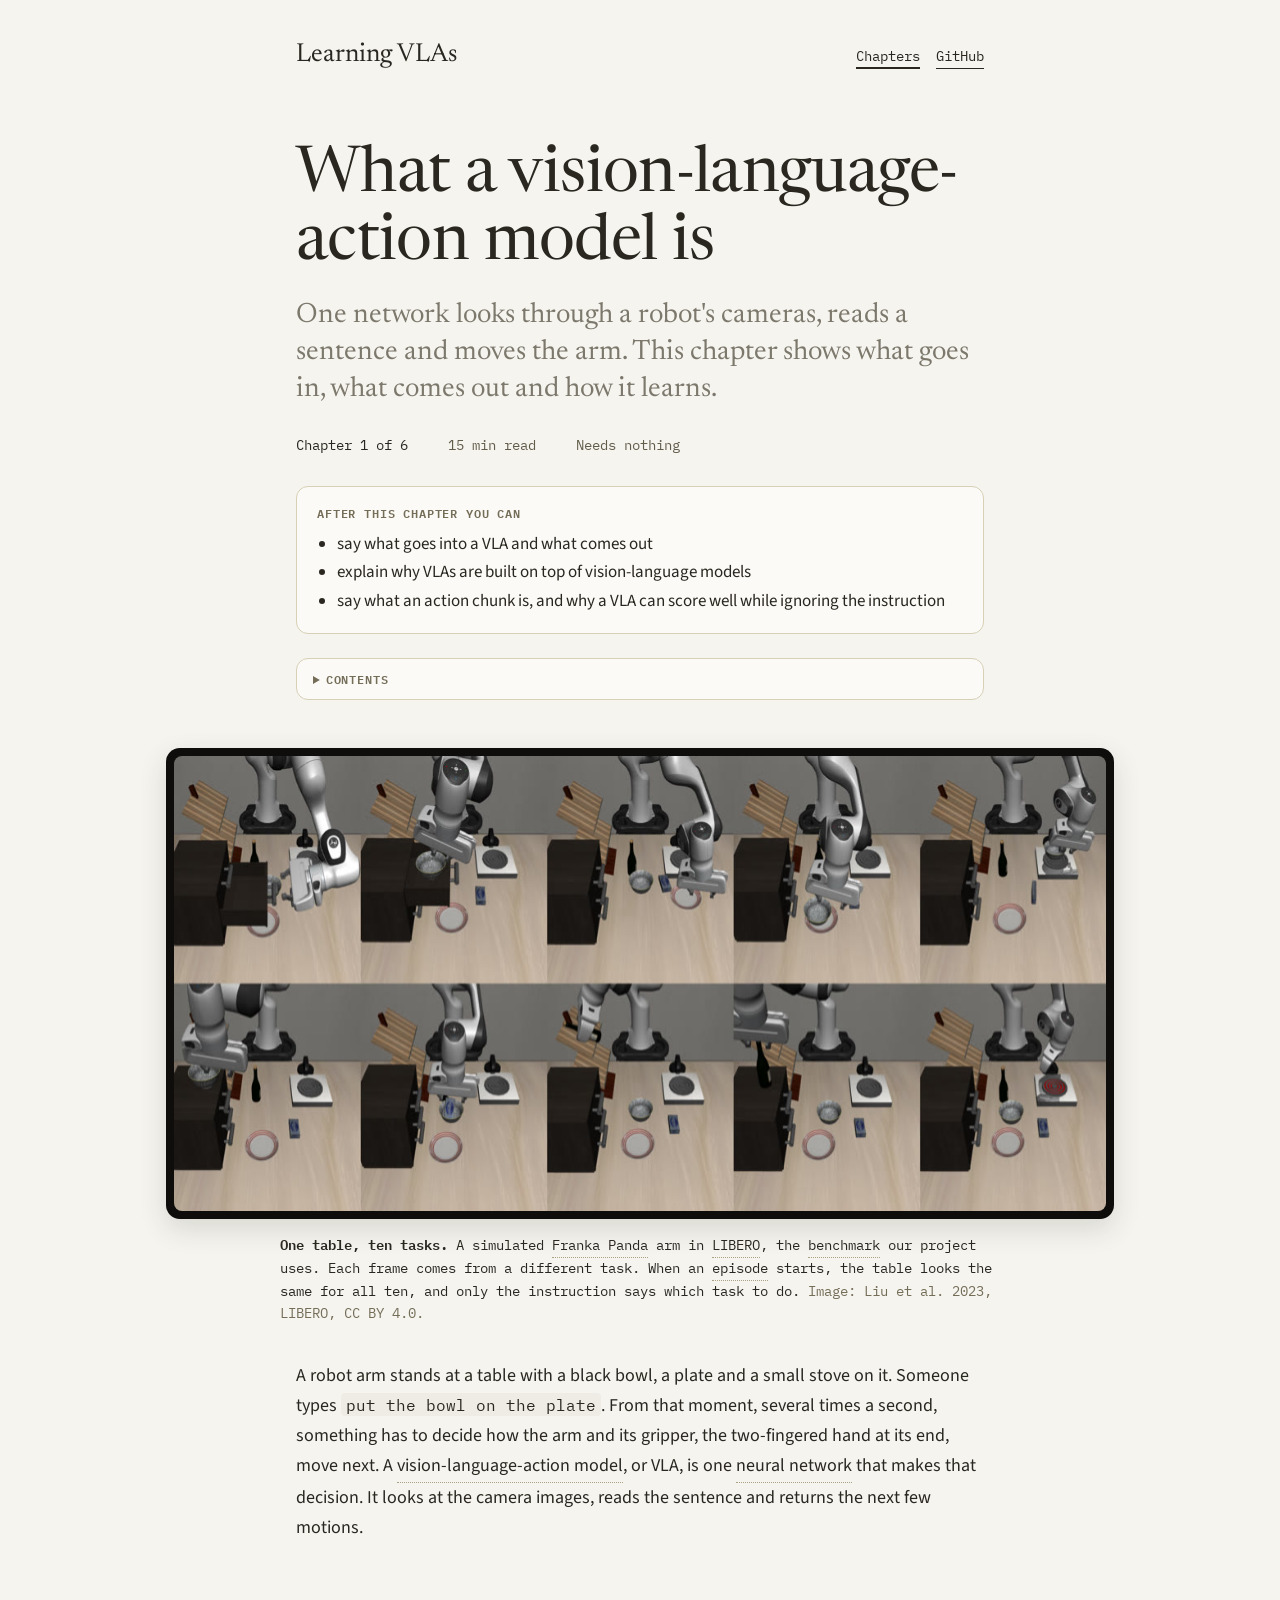
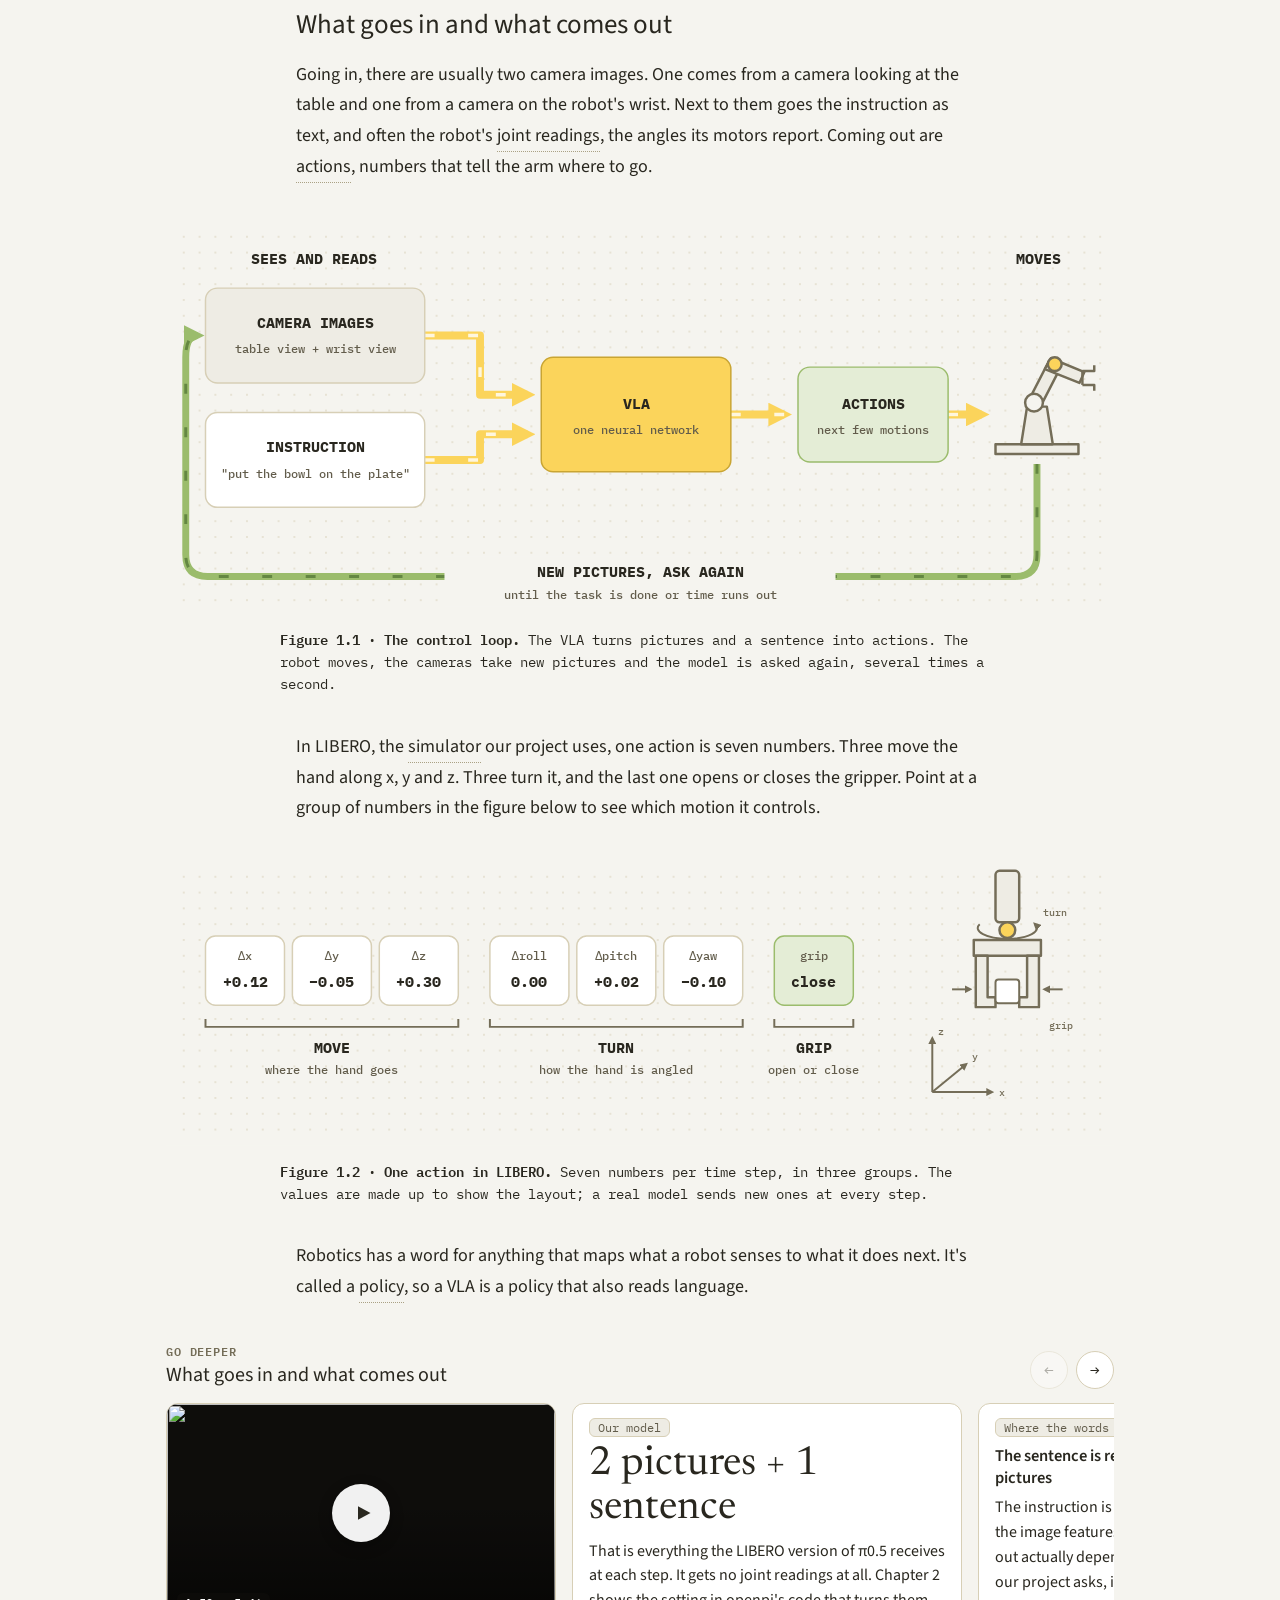
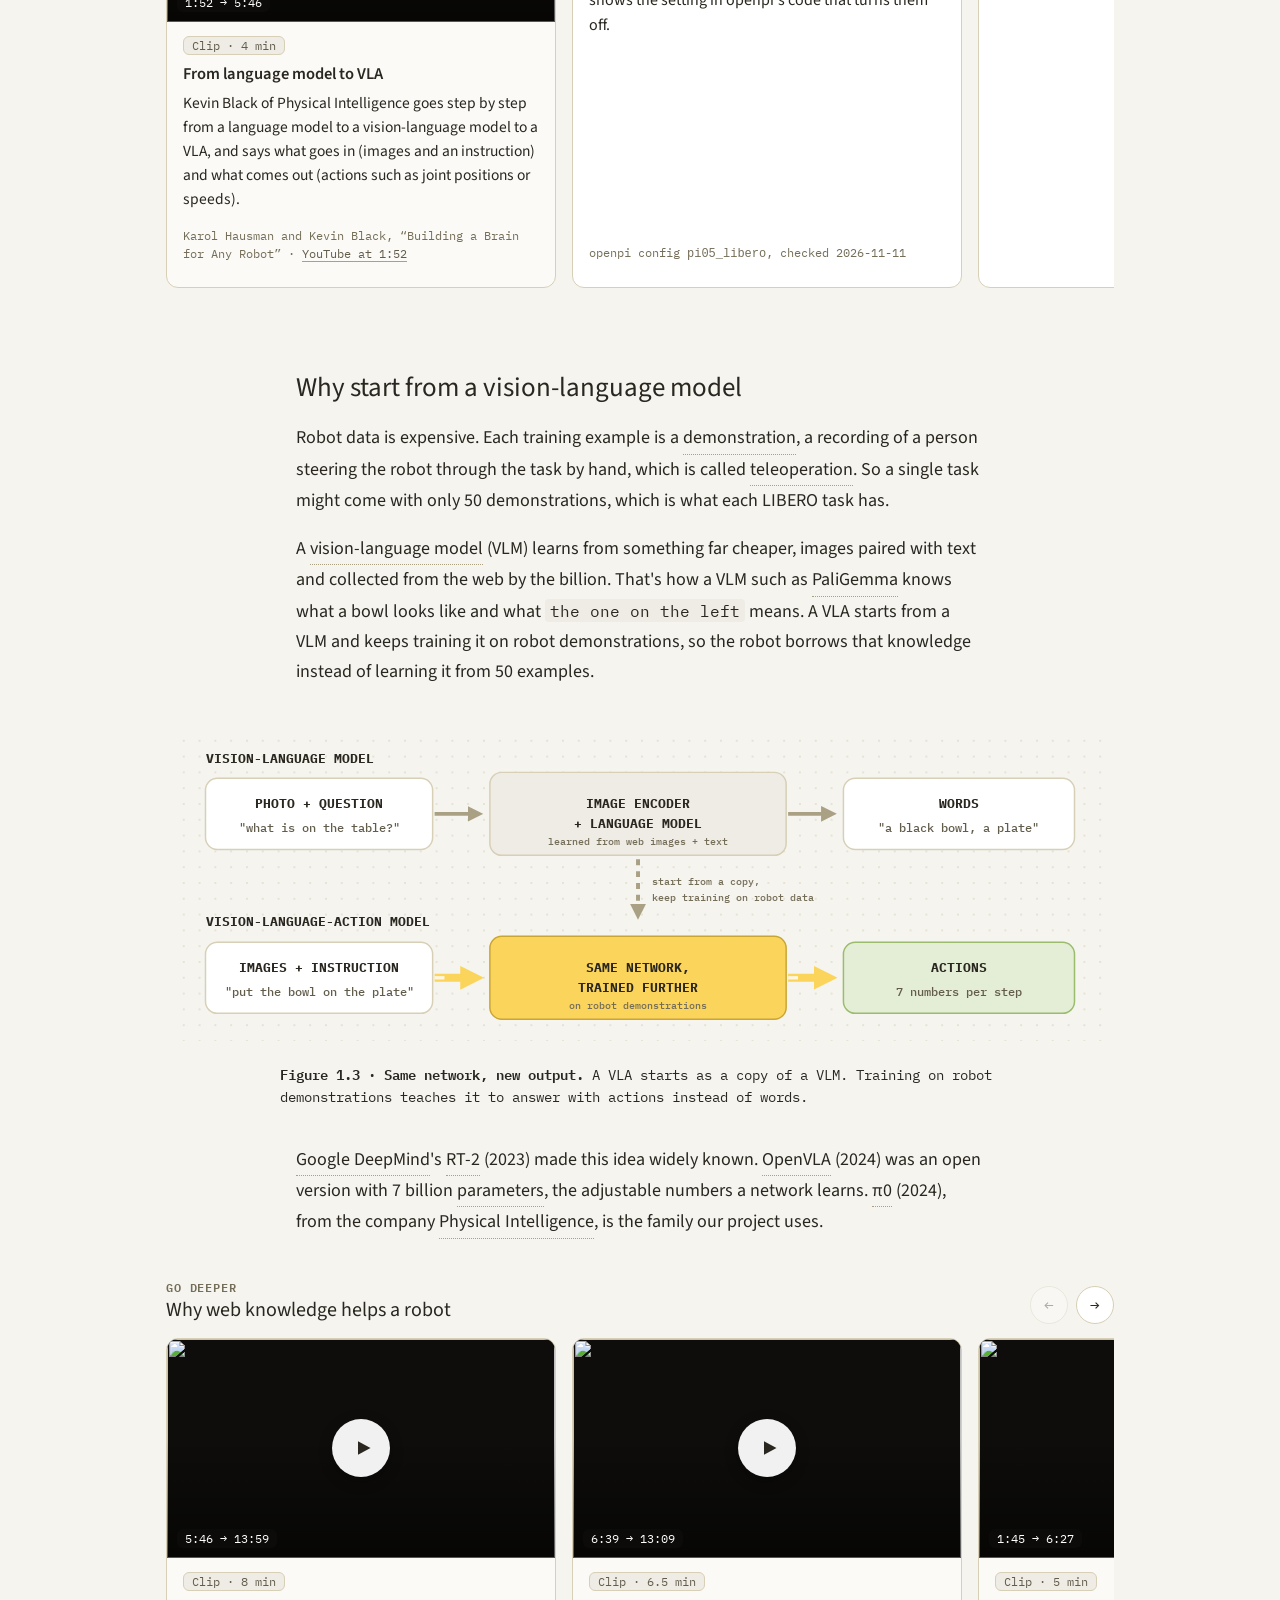
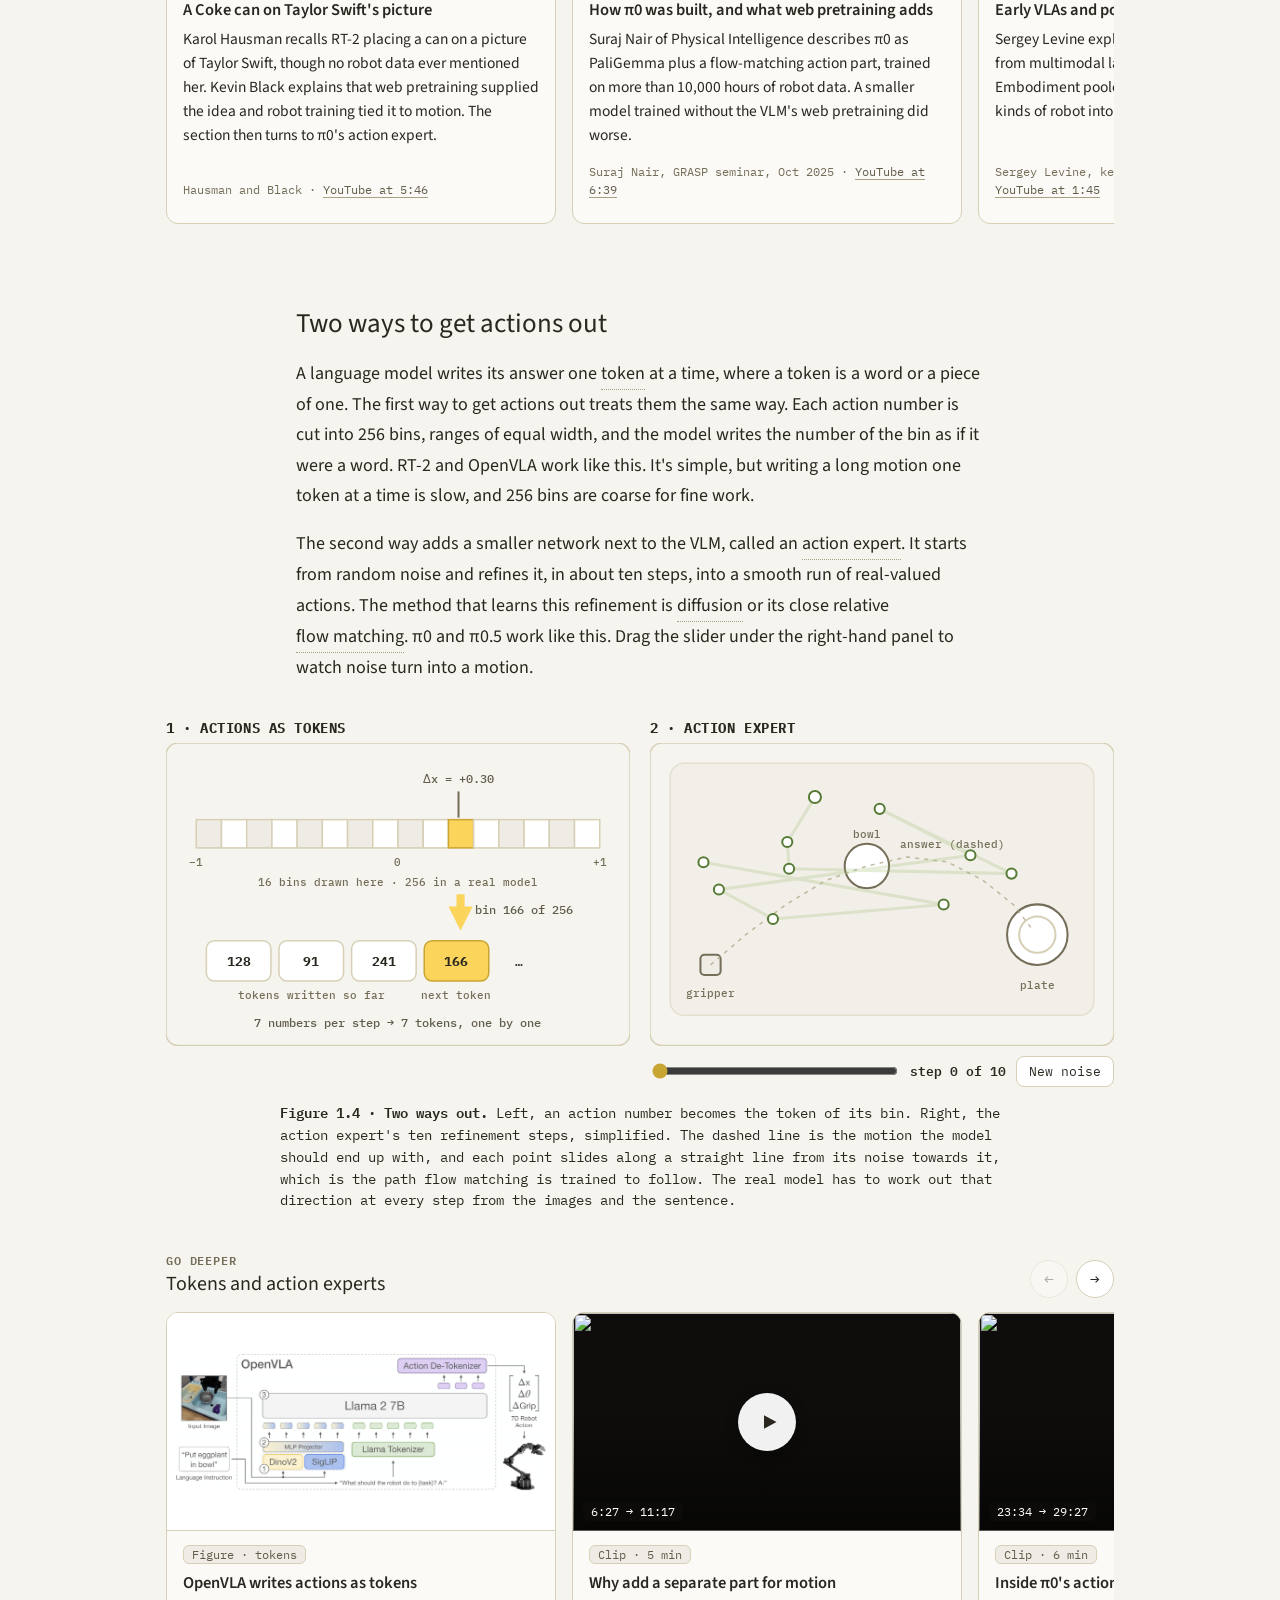
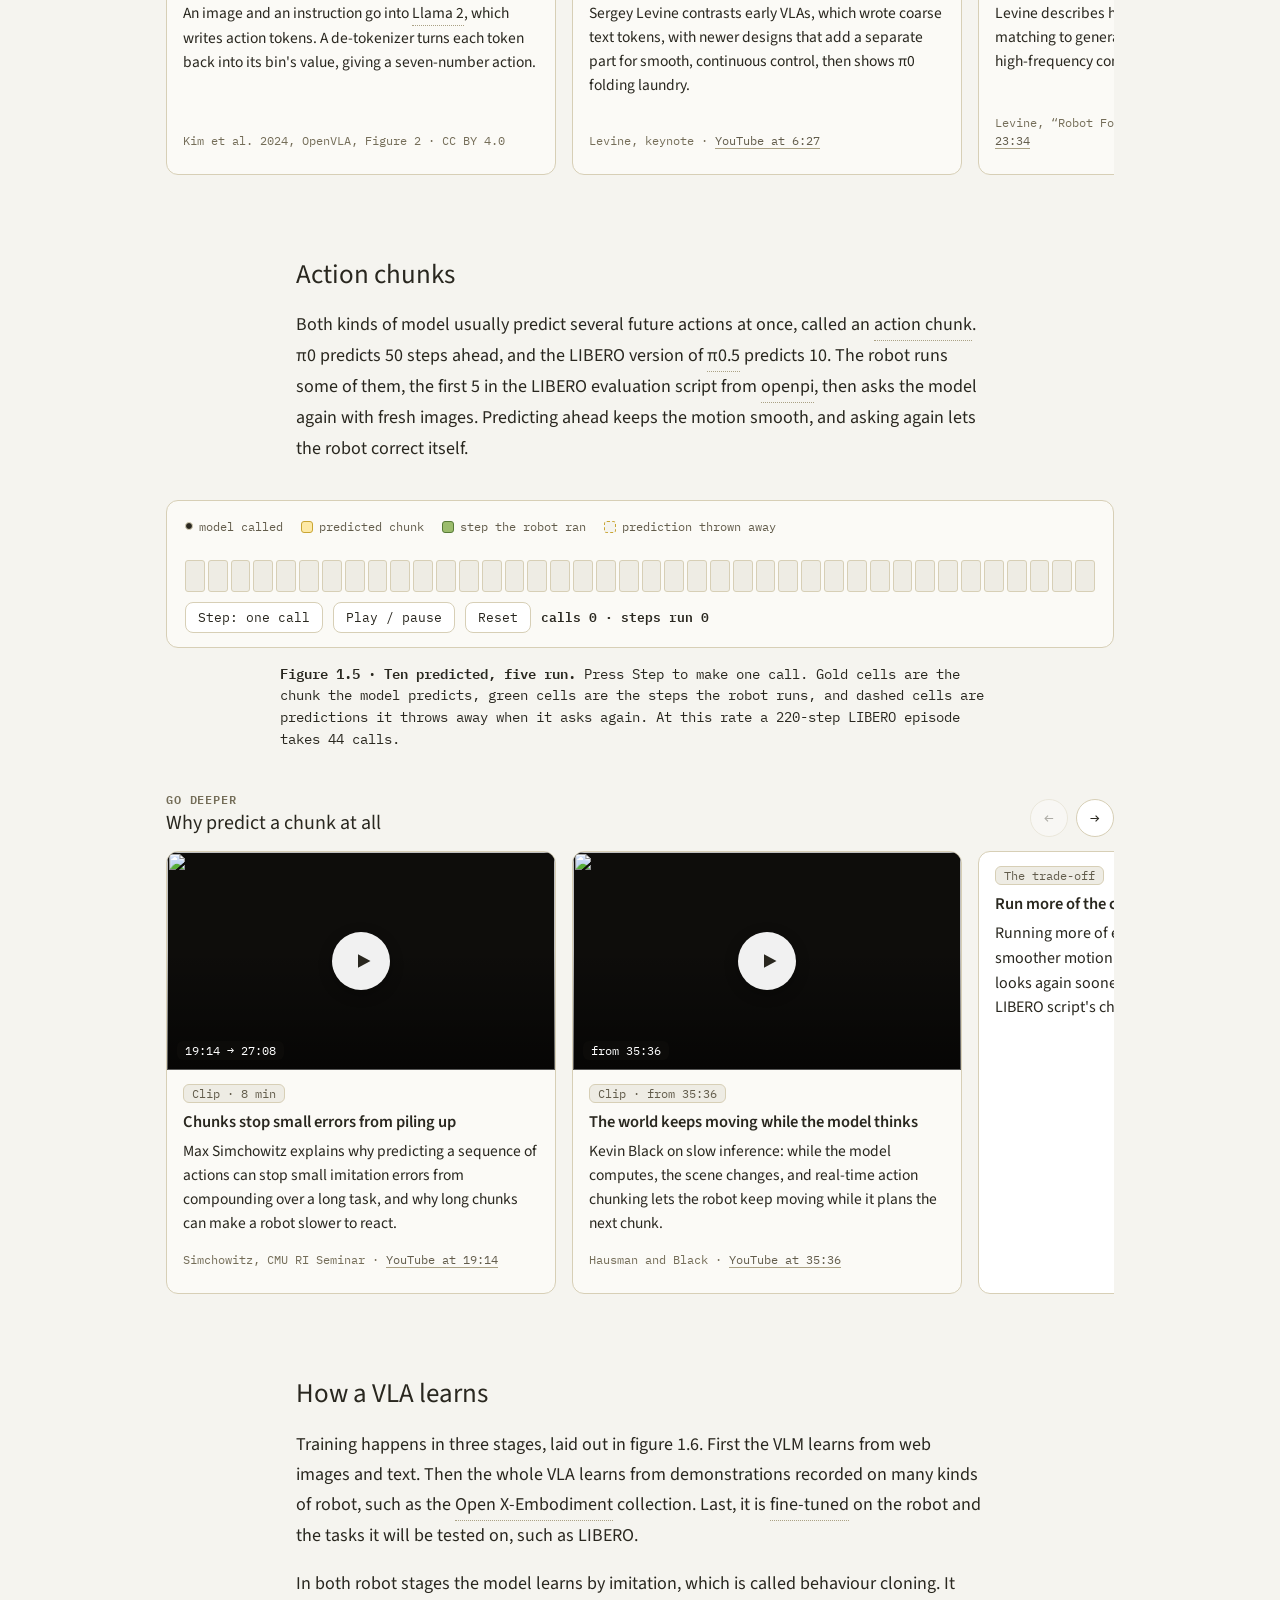
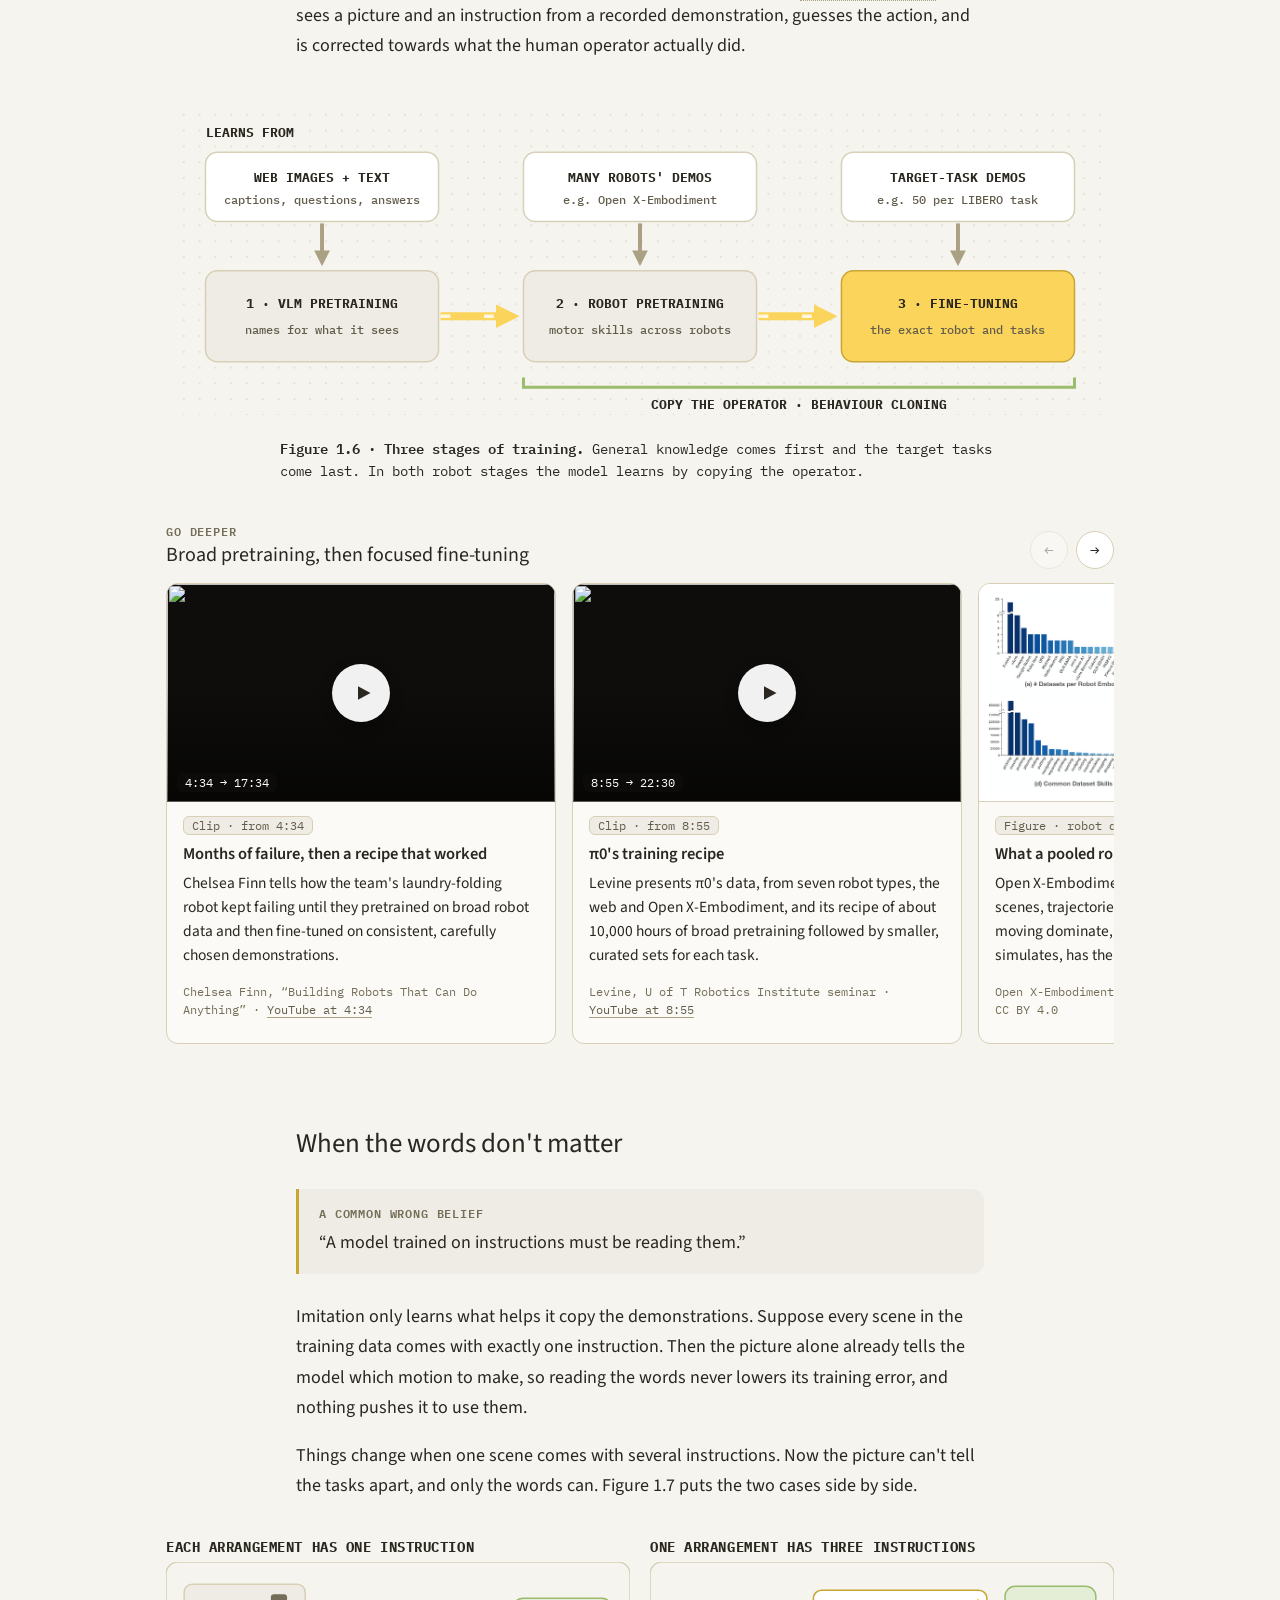
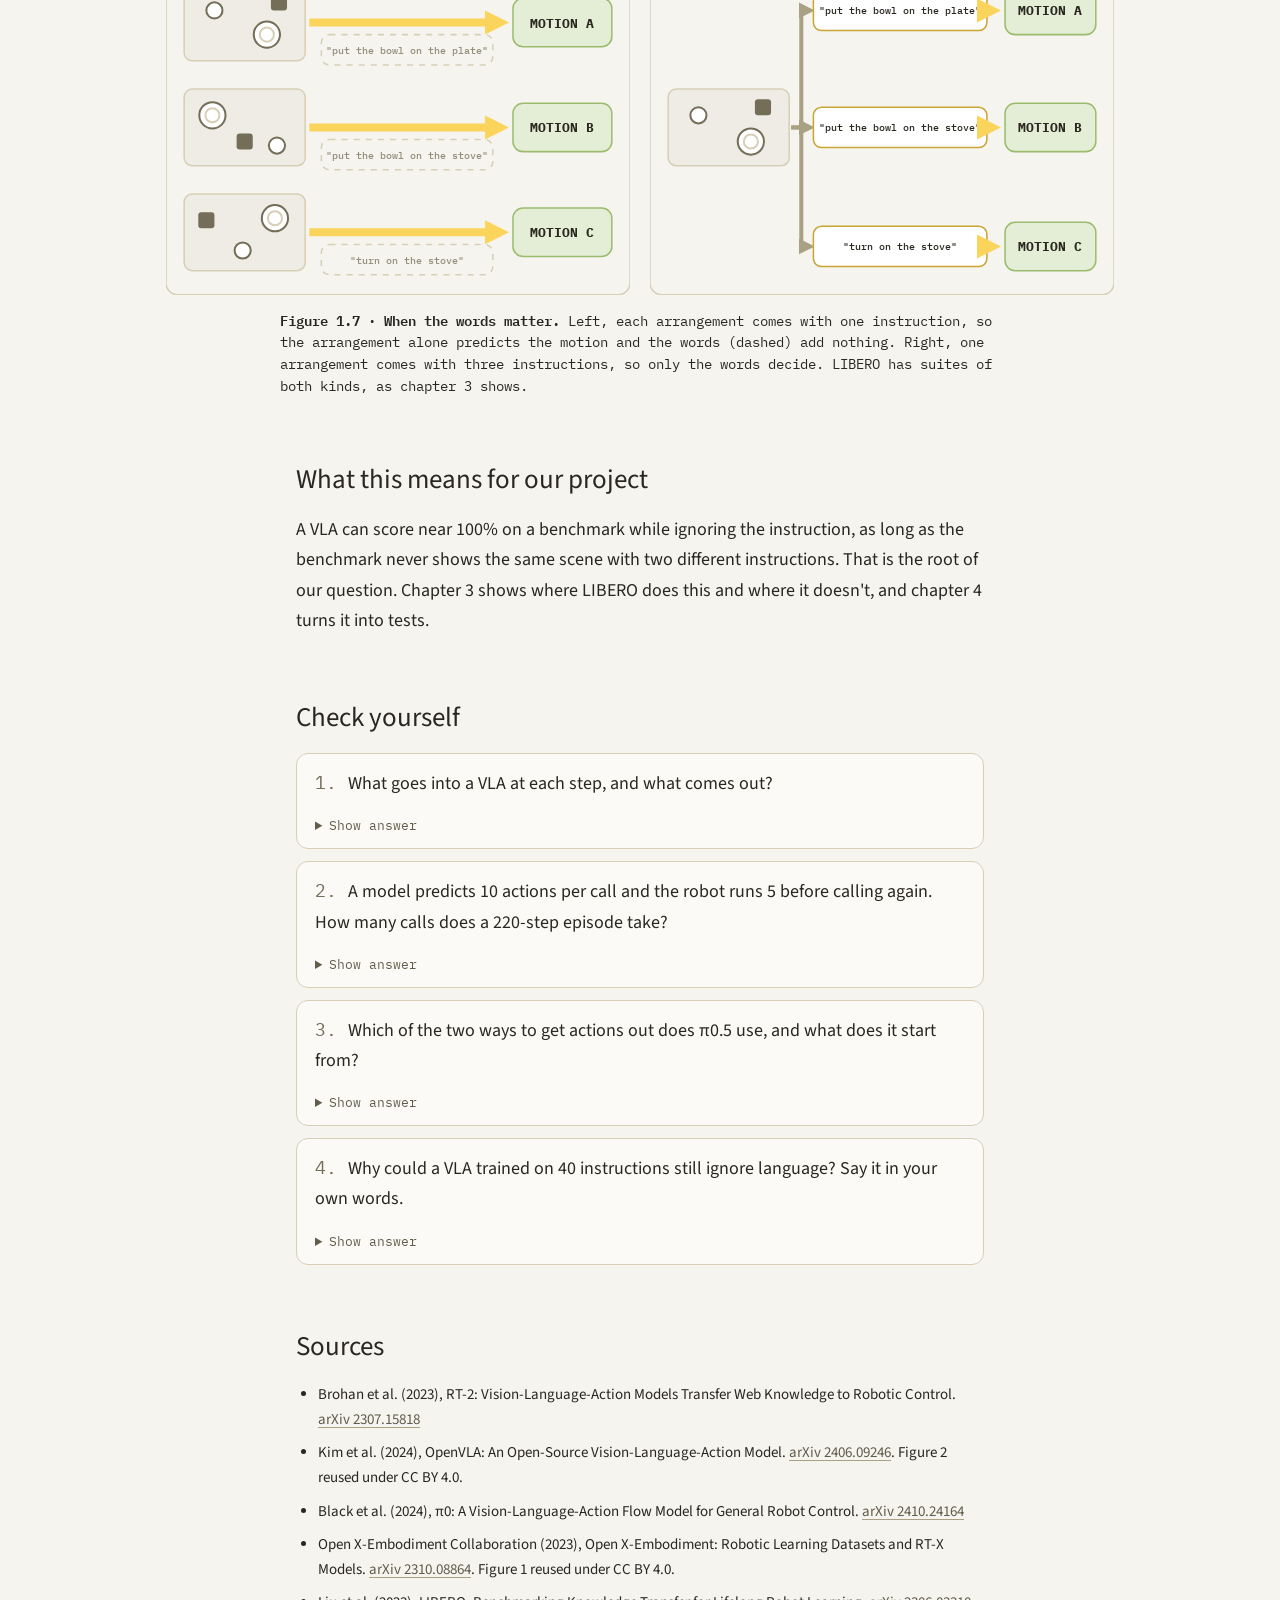
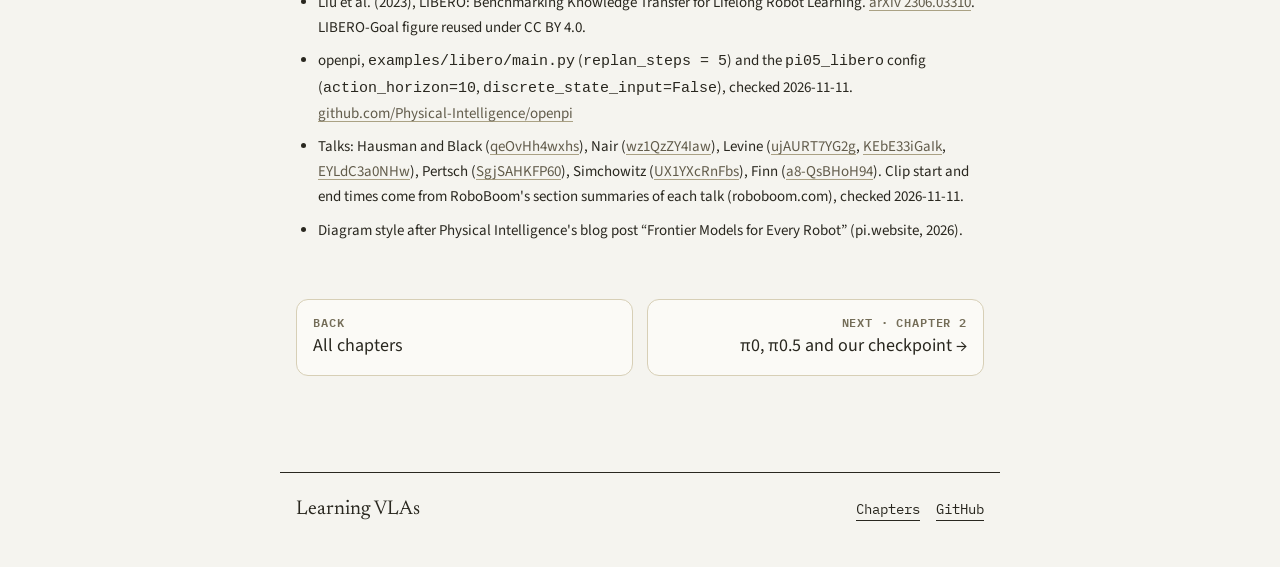
==== docs/learn/01-what-a-vla-is.html @ f16467ee "Chapter 1 as a web page, reference library and teaching-web skill - docs/: GitHub Pages site in Phys" ====
<!doctype html>
<html lang="en">
<head>
<meta charset="utf-8">
<meta name="viewport" content="width=device-width, initial-scale=1">
<title>What a VLA Is · Chapter 1</title>
<meta name="description" content="Chapter 1 of our learning path on vision-language-action models: what goes in, what comes out, and how a VLA learns.">
<link rel="preconnect" href="https://fonts.googleapis.com">
<link rel="preconnect" href="https://fonts.gstatic.com" crossorigin>
<link href="https://fonts.googleapis.com/css2?family=IBM+Plex+Mono:wght@400;500;600;700&family=Newsreader:opsz,wght@6..72,400&family=Source+Sans+3:wght@400;600&display=swap" rel="stylesheet">
<link rel="stylesheet" href="../assets/css/site.css">
</head>
<body>
<div class="progress" aria-hidden="true"></div>

<header class="site-head">
  <a class="brand" href="../index.html">Learning VLAs</a>
  <nav class="nav" aria-label="Site">
    <a href="../index.html" aria-current="page">Chapters</a>
    <a href="https://github.com/blueif16/vla_final">GitHub</a>
  </nav>
</header>

<nav class="toc" aria-label="On this page">
  <div class="label">Chapter 1</div>
  <a href="#in-out">What goes in and out</a>
  <a href="#why-vlm">Why start from a VLM</a>
  <a href="#two-ways">Two ways to get actions out</a>
  <a href="#chunks">Action chunks</a>
  <a href="#learning">How a VLA learns</a>
  <a href="#shortcut">When the words don't matter</a>
  <a href="#for-us">What this means for us</a>
  <a href="#check">Check yourself</a>
  <a href="#sources">Sources</a>
</nav>

<header class="doc-head">
  <h1>What a vision-language-action model is</h1>
  <p class="subtitle">One network looks through a robot's cameras, reads a sentence and moves the arm. This chapter shows what goes in, what comes out and how it learns.</p>
  <div class="meta"><span>Chapter 1 of 6</span><span>15 min read</span><span>Needs nothing</span></div>
  <div class="outcomes">
    <div class="label">After this chapter you can</div>
    <ul>
      <li>say what goes into a VLA and what comes out</li>
      <li>explain why VLAs are built on top of vision-language models</li>
      <li>say what an action chunk is, and why a VLA can score well while ignoring the instruction</li>
    </ul>
  </div>
  <details class="contents">
    <summary>Contents</summary>
    <ol>
      <li><a href="#in-out">What goes in and out</a></li>
      <li><a href="#why-vlm">Why start from a VLM</a></li>
      <li><a href="#two-ways">Two ways to get actions out</a></li>
      <li><a href="#chunks">Action chunks</a></li>
      <li><a href="#learning">How a VLA learns</a></li>
      <li><a href="#shortcut">When the words don't matter</a></li>
      <li><a href="#for-us">What this means for us</a></li>
      <li><a href="#check">Check yourself</a></li>
    </ol>
  </details>
</header>

<figure class="fig" style="margin-top:48px">
  <div class="frame"><img src="../assets/img/libero-goal.jpg" alt="Ten frames of a simulated robot arm working at the same table, which holds a cabinet, a bowl, a plate, a stove, a wine bottle and a small box." width="1137" height="455"></div>
  <figcaption><b>One table, ten tasks.</b> A simulated <button class="term" data-term="franka">Franka Panda</button> arm in <button class="term" data-term="libero">LIBERO</button>, the <button class="term" data-term="benchmark">benchmark</button> our project uses. Each frame comes from a different task. When an <button class="term" data-term="episode">episode</button> starts, the table looks the same for all ten, and only the instruction says which task to do. <span class="credit">Image: Liu et al. 2023, LIBERO, CC BY 4.0.</span></figcaption>
</figure>

<main>
<div class="prose">
  <p>A robot arm stands at a table with a black bowl, a plate and a small stove on it. Someone types <span class="q">put the bowl on the plate</span>. From that moment, several times a second, something has to decide how the arm and its gripper, the two-fingered hand at its end, move next. A <button class="term" data-term="vla">vision-language-action model</button>, or VLA, is one <button class="term" data-term="neural-network">neural network</button> that makes that decision. It looks at the camera images, reads the sentence and returns the next few motions.</p>

  <h2 id="in-out">What goes in and what comes out</h2>
  <p>Going in, there are usually two camera images. One comes from a camera looking at the table and one from a camera on the robot's wrist. Next to them goes the instruction as text, and often the robot's <button class="term" data-term="joint-readings">joint readings</button>, the angles its motors report. Coming out are <button class="term" data-term="action">actions</button>, numbers that tell the arm where to go.</p>
</div>

<figure class="fig">
  <div class="pan"><svg class="dg wide" viewBox="0 0 960 400" role="img" aria-labelledby="f11t f11d">
    <title id="f11t">The control loop of a VLA</title>
    <desc id="f11d">Camera images and the instruction flow into the VLA, which sends actions to the robot. The robot moves, the cameras take new pictures, and the model is asked again.</desc>
    <defs>
      <pattern id="f11-dots" width="16" height="16" patternUnits="userSpaceOnUse"><circle cx="2" cy="2" r="1" fill="#D7CFB6" opacity=".65"/></pattern>
      <marker id="f11-gold" viewBox="0 0 12 12" refX="8" refY="6" markerWidth="3" markerHeight="3" orient="auto"><path d="M0 0L12 6 0 12z" fill="#FBD45B"/></marker>
      <marker id="f11-green" viewBox="0 0 12 12" refX="8" refY="6" markerWidth="3" markerHeight="3" orient="auto"><path d="M0 0L12 6 0 12z" fill="#9BBC6C"/></marker>
    </defs>
    <rect class="bg" width="960" height="400"/>
    <rect x="8" y="8" width="944" height="384" fill="url(#f11-dots)"/>
    <text class="lbl" x="150" y="46" text-anchor="middle">SEES AND READS</text>
    <text class="lbl" x="884" y="46" text-anchor="middle">MOVES</text>

    <path class="flow" d="M262 118H318V178H366" marker-end="url(#f11-gold)"/>
    <path class="dash-w" d="M262 118H318V178H366"/>
    <path class="flow" d="M262 244H318V218H366" marker-end="url(#f11-gold)"/>
    <path class="dash-w" d="M262 244H318V218H366"/>
    <path class="flow" d="M572 198H626" marker-end="url(#f11-gold)"/>
    <path class="dash-w" d="M572 198H626"/>
    <path class="flow" d="M792 198H826" marker-end="url(#f11-gold)"/>
    <path class="dash-w" d="M792 198H826"/>

    <rect class="box" x="40" y="70" width="222" height="96" rx="12"/>
    <text class="lbl" x="151" y="110" text-anchor="middle">CAMERA IMAGES</text>
    <text class="sub" x="151" y="136" text-anchor="middle">table view + wrist view</text>
    <rect class="wcard" x="40" y="196" width="222" height="96" rx="12"/>
    <text class="lbl" x="151" y="236" text-anchor="middle">INSTRUCTION</text>
    <text class="sub" x="151" y="262" text-anchor="middle">"put the bowl on the plate"</text>

    <rect class="hot" x="380" y="140" width="192" height="116" rx="12"/>
    <text class="lbl" x="476" y="192" text-anchor="middle">VLA</text>
    <text class="sub" x="476" y="218" text-anchor="middle">one neural network</text>

    <rect class="act" x="640" y="150" width="152" height="96" rx="12"/>
    <text class="lbl" x="716" y="192" text-anchor="middle">ACTIONS</text>
    <text class="sub" x="716" y="218" text-anchor="middle">next few motions</text>

    <g transform="translate(834 128)" class="icon">
      <path d="M6 100h84v10H6z"/>
      <path d="M32 100l6-38h20l6 38z"/>
      <g class="arm-upper">
        <path d="M39 57L60 16l12 6-21 41z"/>
        <path d="M62 13l34 14-5 11-35-14z"/>
        <circle cx="66" cy="19" r="7" fill="#FBD45B"/>
        <path d="M94 26v14" fill="none"/>
        <path d="M94 26h12v-6" fill="none"/>
        <path d="M94 40h12v6" fill="none"/>
      </g>
      <circle cx="45" cy="58" r="9" fill="#F5F4EF"/>
    </g>

    <path class="loop" d="M882 248V340Q882 362 860 362H42Q20 362 20 340V140Q20 118 32 118" marker-end="url(#f11-green)"/>
    <path class="dash-g" d="M882 248V340Q882 362 860 362H42Q20 362 20 340V140Q20 118 32 118"/>
    <rect class="bg" x="282" y="342" width="396" height="50"/>
    <text class="lbl" x="480" y="363" text-anchor="middle">NEW PICTURES, ASK AGAIN</text>
    <text class="sub" x="480" y="385" text-anchor="middle">until the task is done or time runs out</text>
  </svg></div>
  <figcaption><b>Figure 1.1 · The control loop.</b> The VLA turns pictures and a sentence into actions. The robot moves, the cameras take new pictures and the model is asked again, several times a second.</figcaption>
</figure>

<div class="prose">
  <p>In LIBERO, the <button class="term" data-term="simulator">simulator</button> our project uses, one action is seven numbers. Three move the hand along x, y and z. Three turn it, and the last one opens or closes the gripper. Point at a group of numbers in the figure below to see which motion it controls.</p>
</div>

<figure class="fig">
  <div class="pan"><svg class="dg wide" data-hover viewBox="0 0 960 290" role="img" aria-labelledby="f12t f12d">
    <title id="f12t">One action in LIBERO</title>
    <desc id="f12d">Seven numbers in three groups: three move the hand along x, y and z, three turn it, and one opens or closes the gripper.</desc>
    <defs>
      <pattern id="f12-dots" width="16" height="16" patternUnits="userSpaceOnUse"><circle cx="2" cy="2" r="1" fill="#D7CFB6" opacity=".65"/></pattern>
      <marker id="f12-ink" viewBox="0 0 12 12" refX="8" refY="6" markerWidth="4" markerHeight="4" orient="auto"><path d="M0 0L12 6 0 12z" fill="#746D58"/></marker>
    </defs>
    <rect class="bg" width="960" height="290"/>
    <rect x="8" y="8" width="944" height="274" fill="url(#f12-dots)"/>

    <g class="grp" data-g="move" style="cursor:pointer">
      <rect x="28" y="60" width="276" height="170" rx="14" fill="transparent"/>
      <rect class="wcard" x="40" y="78" width="80" height="70" rx="10"/><text class="sub" x="80" y="102" text-anchor="middle">Δx</text><text class="lbl" x="80" y="130" text-anchor="middle">+0.12</text>
      <rect class="wcard" x="128" y="78" width="80" height="70" rx="10"/><text class="sub" x="168" y="102" text-anchor="middle">Δy</text><text class="lbl" x="168" y="130" text-anchor="middle">−0.05</text>
      <rect class="wcard" x="216" y="78" width="80" height="70" rx="10"/><text class="sub" x="256" y="102" text-anchor="middle">Δz</text><text class="lbl" x="256" y="130" text-anchor="middle">+0.30</text>
      <path class="ink-line" d="M40 162v8h256v-8"/>
      <text class="lbl" x="168" y="196" text-anchor="middle">MOVE</text>
      <text class="sub" x="168" y="218" text-anchor="middle">where the hand goes</text>
    </g>
    <g class="grp" data-g="turn" style="cursor:pointer">
      <rect x="316" y="60" width="276" height="170" rx="14" fill="transparent"/>
      <rect class="wcard" x="328" y="78" width="80" height="70" rx="10"/><text class="sub" x="368" y="102" text-anchor="middle">Δroll</text><text class="lbl" x="368" y="130" text-anchor="middle">0.00</text>
      <rect class="wcard" x="416" y="78" width="80" height="70" rx="10"/><text class="sub" x="456" y="102" text-anchor="middle">Δpitch</text><text class="lbl" x="456" y="130" text-anchor="middle">+0.02</text>
      <rect class="wcard" x="504" y="78" width="80" height="70" rx="10"/><text class="sub" x="544" y="102" text-anchor="middle">Δyaw</text><text class="lbl" x="544" y="130" text-anchor="middle">−0.10</text>
      <path class="ink-line" d="M328 162v8h256v-8"/>
      <text class="lbl" x="456" y="196" text-anchor="middle">TURN</text>
      <text class="sub" x="456" y="218" text-anchor="middle">how the hand is angled</text>
    </g>
    <g class="grp" data-g="grip" style="cursor:pointer">
      <rect x="604" y="60" width="104" height="170" rx="14" fill="transparent"/>
      <rect class="act" x="616" y="78" width="80" height="70" rx="10"/><text class="sub" x="656" y="102" text-anchor="middle">grip</text><text class="lbl" x="656" y="130" text-anchor="middle">close</text>
      <path class="ink-line" d="M616 162v8h80v-8"/>
      <text class="lbl" x="656" y="196" text-anchor="middle">GRIP</text>
      <text class="sub" x="656" y="218" text-anchor="middle">open or close</text>
    </g>

    <g transform="translate(760 36)">
      <g class="icon">
        <rect x="80" y="-24" width="24" height="52" rx="4"/>
        <path d="M58 46h68v16H58z"/>
        <path d="M60 62h12v42h8v10H60z"/>
        <path d="M112 62h12v52h-20v-10h8z"/>
      </g>
      <circle cx="92" cy="36" r="8" fill="#FBD45B" stroke="#746D58" stroke-width="2.5"/>
      <rect x="80" y="86" width="24" height="24" rx="3" fill="#fff" stroke="#746D58" stroke-width="2"/>
      <g data-g="move">
        <path class="ink-line" d="M16 200H76" marker-end="url(#f12-ink)"/><text class="tiny" x="84" y="204">x</text>
        <path class="ink-line" d="M16 200l34-28" marker-end="url(#f12-ink)"/><text class="tiny" x="56" y="168">y</text>
        <path class="ink-line" d="M16 200V146" marker-end="url(#f12-ink)"/><text class="tiny" x="22" y="142">z</text>
      </g>
      <g data-g="turn">
        <path class="ink-line" d="M64 30A30 11 0 1 0 120 30" marker-end="url(#f12-ink)"/>
        <text class="tiny" x="128" y="22">turn</text>
      </g>
      <g data-g="grip">
        <path class="ink-line" d="M36 96H54" marker-end="url(#f12-ink)"/>
        <path class="ink-line" d="M148 96H130" marker-end="url(#f12-ink)"/>
        <text class="tiny" x="134" y="136">grip</text>
      </g>
    </g>
  </svg></div>
  <figcaption><b>Figure 1.2 · One action in LIBERO.</b> Seven numbers per time step, in three groups. The values are made up to show the layout; a real model sends new ones at every step.</figcaption>
</figure>

<div class="prose">
  <p>Robotics has a word for anything that maps what a robot senses to what it does next. It's called a <button class="term" data-term="policy">policy</button>, so a VLA is a policy that also reads language.</p>
</div>

<section class="rail" aria-label="Go deeper: what goes in and out">
  <div class="rail-head">
    <div><div class="label">Go deeper</div><p class="rail-title">What goes in and what comes out</p></div>
    <div class="rail-nav"><button class="rail-prev" aria-label="Previous">←</button><button class="rail-next" aria-label="Next">→</button></div>
  </div>
  <div class="rail-track">
    <article class="card">
      <div class="media" data-yt="qeOvHh4wxhs" data-start="112" data-end="346" data-title="Kevin Black on how a VLA is built"></div>
      <div class="body">
        <span class="tag">Clip · 4 min</span>
        <h4>From language model to VLA</h4>
        <p>Kevin Black of Physical Intelligence goes step by step from a language model to a vision-language model to a VLA, and says what goes in (images and an instruction) and what comes out (actions such as joint positions or speeds).</p>
        <p class="src">Karol Hausman and Kevin Black, “Building a Brain for Any Robot” · <a href="https://www.youtube.com/watch?v=qeOvHh4wxhs&amp;t=112s">YouTube at 1:52</a></p>
      </div>
    </article>
    <article class="card text">
      <div class="body">
        <span class="tag">Our model</span>
        <p class="big">2 pictures + 1 sentence</p>
        <p>That is everything the LIBERO version of π0.5 receives at each step. It gets no joint readings at all. Chapter 2 shows the setting in openpi's code that turns them off.</p>
        <p class="src">openpi config <code>pi05_libero</code>, checked 2026-11-11</p>
      </div>
    </article>
    <article class="card text">
      <div class="body">
        <span class="tag">Where the words go</span>
        <h4>The sentence is read by the same network as the pictures</h4>
        <p>The instruction is cut into tokens and fed in next to the image features. Whether the motion that comes out actually depends on those tokens is the question our project asks, in chapter 4.</p>
      </div>
    </article>
  </div>
</section>

<div class="prose">
  <h2 id="why-vlm">Why start from a vision-language model</h2>
  <p>Robot data is expensive. Each training example is a <button class="term" data-term="demonstration">demonstration</button>, a recording of a person steering the robot through the task by hand, which is called <button class="term" data-term="teleoperation">teleoperation</button>. So a single task might come with only 50 demonstrations, which is what each LIBERO task has.</p>
  <p>A <button class="term" data-term="vlm">vision-language model</button> (VLM) learns from something far cheaper, images paired with text and collected from the web by the billion. That's how a VLM such as <button class="term" data-term="paligemma">PaliGemma</button> knows what a bowl looks like and what <span class="q">the one on the left</span> means. A VLA starts from a VLM and keeps training it on robot demonstrations, so the robot borrows that knowledge instead of learning it from 50 examples.</p>
</div>

<figure class="fig">
  <div class="pan"><svg class="dg wide" viewBox="0 0 960 330" role="img" aria-labelledby="f13t f13d">
    <title id="f13t">From VLM to VLA</title>
    <desc id="f13d">Top row: a vision-language model takes a photo and a question and answers in words. Bottom row: the same network, trained further on robot demonstrations, takes camera images and an instruction and answers with actions.</desc>
    <defs>
      <pattern id="f13-dots" width="16" height="16" patternUnits="userSpaceOnUse"><circle cx="2" cy="2" r="1" fill="#D7CFB6" opacity=".65"/></pattern>
      <marker id="f13-gold" viewBox="0 0 12 12" refX="8" refY="6" markerWidth="3" markerHeight="3" orient="auto"><path d="M0 0L12 6 0 12z" fill="#FBD45B"/></marker>
      <marker id="f13-tan" viewBox="0 0 12 12" refX="8" refY="6" markerWidth="4" markerHeight="4" orient="auto"><path d="M0 0L12 6 0 12z" fill="#AAA184"/></marker>
    </defs>
    <rect class="bg" width="960" height="330"/>
    <rect x="8" y="8" width="944" height="314" fill="url(#f13-dots)"/>

    <text class="lbl-s" x="40" y="40">VISION-LANGUAGE MODEL</text>
    <rect class="wcard" x="40" y="56" width="230" height="72" rx="12"/>
    <text class="lbl-s" x="155" y="86" text-anchor="middle">PHOTO + QUESTION</text>
    <text class="sub" x="155" y="110" text-anchor="middle">"what is on the table?"</text>
    <path class="flow-t" d="M272 92H316" marker-end="url(#f13-tan)"/>
    <rect class="box" x="328" y="50" width="300" height="84" rx="12"/>
    <text class="lbl-s" x="478" y="86" text-anchor="middle">IMAGE ENCODER</text>
    <text class="lbl-s" x="478" y="106" text-anchor="middle">+ LANGUAGE MODEL</text>
    <text class="tiny" x="478" y="124" text-anchor="middle">learned from web images + text</text>
    <path class="flow-t" d="M630 92H674" marker-end="url(#f13-tan)"/>
    <rect class="wcard" x="686" y="56" width="234" height="72" rx="12"/>
    <text class="lbl-s" x="803" y="86" text-anchor="middle">WORDS</text>
    <text class="sub" x="803" y="110" text-anchor="middle">"a black bowl, a plate"</text>

    <path class="flow-t" d="M478 138V194" stroke-dasharray="6 6" marker-end="url(#f13-tan)"/>
    <text class="tiny" x="492" y="164">start from a copy,</text>
    <text class="tiny" x="492" y="180">keep training on robot data</text>

    <text class="lbl-s" x="40" y="206">VISION-LANGUAGE-ACTION MODEL</text>
    <rect class="wcard" x="40" y="222" width="230" height="72" rx="12"/>
    <text class="lbl-s" x="155" y="252" text-anchor="middle">IMAGES + INSTRUCTION</text>
    <text class="sub" x="155" y="276" text-anchor="middle">"put the bowl on the plate"</text>
    <path class="flow" d="M272 258H314" marker-end="url(#f13-gold)"/>
    <path class="dash-w" d="M272 258H314"/>
    <rect class="hot" x="328" y="216" width="300" height="84" rx="12"/>
    <text class="lbl-s" x="478" y="252" text-anchor="middle">SAME NETWORK,</text>
    <text class="lbl-s" x="478" y="272" text-anchor="middle">TRAINED FURTHER</text>
    <text class="tiny" x="478" y="290" text-anchor="middle">on robot demonstrations</text>
    <path class="flow" d="M630 258H672" marker-end="url(#f13-gold)"/>
    <path class="dash-w" d="M630 258H672"/>
    <rect class="act" x="686" y="222" width="234" height="72" rx="12"/>
    <text class="lbl-s" x="803" y="252" text-anchor="middle">ACTIONS</text>
    <text class="sub" x="803" y="276" text-anchor="middle">7 numbers per step</text>
  </svg></div>
  <figcaption><b>Figure 1.3 · Same network, new output.</b> A VLA starts as a copy of a VLM. Training on robot demonstrations teaches it to answer with actions instead of words.</figcaption>
</figure>

<div class="prose">
  <p><button class="term" data-term="deepmind">Google DeepMind</button>'s <button class="term" data-term="rt2">RT-2</button> (2023) made this idea widely known. <button class="term" data-term="openvla">OpenVLA</button> (2024) was an open version with 7 billion <button class="term" data-term="parameters">parameters</button>, the adjustable numbers a network learns. <button class="term" data-term="pi0">π0</button> (2024), from the company <button class="term" data-term="physical-intelligence">Physical Intelligence</button>, is the family our project uses.</p>
</div>

<section class="rail" aria-label="Go deeper: why web knowledge helps">
  <div class="rail-head">
    <div><div class="label">Go deeper</div><p class="rail-title">Why web knowledge helps a robot</p></div>
    <div class="rail-nav"><button class="rail-prev" aria-label="Previous">←</button><button class="rail-next" aria-label="Next">→</button></div>
  </div>
  <div class="rail-track">
    <article class="card">
      <div class="media" data-yt="qeOvHh4wxhs" data-start="346" data-end="839" data-title="The Taylor Swift test"></div>
      <div class="body">
        <span class="tag">Clip · 8 min</span>
        <h4>A Coke can on Taylor Swift's picture</h4>
        <p>Karol Hausman recalls RT-2 placing a can on a picture of Taylor Swift, though no robot data ever mentioned her. Kevin Black explains that web pretraining supplied the idea and robot training tied it to motion. The section then turns to π0's action expert.</p>
        <p class="src">Hausman and Black · <a href="https://www.youtube.com/watch?v=qeOvHh4wxhs&amp;t=346s">YouTube at 5:46</a></p>
      </div>
    </article>
    <article class="card">
      <div class="media" data-yt="wz1QzZY4Iaw" data-start="399" data-end="789" data-title="Suraj Nair on building pi0"></div>
      <div class="body">
        <span class="tag">Clip · 6.5 min</span>
        <h4>How π0 was built, and what web pretraining adds</h4>
        <p>Suraj Nair of Physical Intelligence describes π0 as PaliGemma plus a flow-matching action part, trained on more than 10,000 hours of robot data. A smaller model trained without the VLM's web pretraining did worse.</p>
        <p class="src">Suraj Nair, GRASP seminar, Oct 2025 · <a href="https://www.youtube.com/watch?v=wz1QzZY4Iaw&amp;t=399s">YouTube at 6:39</a></p>
      </div>
    </article>
    <article class="card">
      <div class="media" data-yt="ujAURT7YG2g" data-start="105" data-end="387" data-title="Sergey Levine on early VLAs and pooled data"></div>
      <div class="body">
        <span class="tag">Clip · 5 min</span>
        <h4>Early VLAs and pooled robot data</h4>
        <p>Sergey Levine explains how the first VLAs were made from multimodal language models, and how Open X-Embodiment pooled data from 34 labs and about 22 kinds of robot into one training set.</p>
        <p class="src">Sergey Levine, keynote “Robot Foundation Models” · <a href="https://www.youtube.com/watch?v=ujAURT7YG2g&amp;t=105s">YouTube at 1:45</a></p>
      </div>
    </article>
  </div>
</section>

<div class="prose">
  <h2 id="two-ways">Two ways to get actions out</h2>
  <p>A language model writes its answer one <button class="term" data-term="token">token</button> at a time, where a token is a word or a piece of one. The first way to get actions out treats them the same way. Each action number is cut into 256 bins, ranges of equal width, and the model writes the number of the bin as if it were a word. RT-2 and OpenVLA work like this. It's simple, but writing a long motion one token at a time is slow, and 256 bins are coarse for fine work.</p>
  <p>The second way adds a smaller network next to the VLM, called an <button class="term" data-term="action-expert">action expert</button>. It starts from random noise and refines it, in about ten steps, into a smooth run of real-valued actions. The method that learns this refinement is <button class="term" data-term="diffusion">diffusion</button> or its close relative <button class="term" data-term="flow-matching">flow matching</button>. π0 and π0.5 work like this. Drag the slider under the right-hand panel to watch noise turn into a motion.</p>
</div>

<figure class="fig">
  <div class="split">
    <div>
      <p class="panel-title">1 · ACTIONS AS TOKENS</p>
      <svg class="dg" viewBox="0 0 460 300" role="img" aria-labelledby="f14at">
        <title id="f14at">An action number becomes the token of its bin</title>
        <defs>
          <marker id="f14-gold" viewBox="0 0 12 12" refX="8" refY="6" markerWidth="3" markerHeight="3" orient="auto"><path d="M0 0L12 6 0 12z" fill="#FBD45B"/></marker>
        </defs>
        <rect class="bg" width="460" height="300" rx="12" style="stroke:#D7CFB6;stroke-width:1.5"/>
        <text class="sub" x="290" y="40" text-anchor="middle">Δx = +0.30</text>
        <path class="ink-line" d="M290 48V74"/>
        <g>
          <rect class="box" x="30" y="76" width="25" height="28"/><rect class="wcard" x="55" y="76" width="25" height="28"/>
          <rect class="box" x="80" y="76" width="25" height="28"/><rect class="wcard" x="105" y="76" width="25" height="28"/>
          <rect class="box" x="130" y="76" width="25" height="28"/><rect class="wcard" x="155" y="76" width="25" height="28"/>
          <rect class="box" x="180" y="76" width="25" height="28"/><rect class="wcard" x="205" y="76" width="25" height="28"/>
          <rect class="box" x="230" y="76" width="25" height="28"/><rect class="wcard" x="255" y="76" width="25" height="28"/>
          <rect class="hot" x="280" y="76" width="25" height="28"/><rect class="wcard" x="305" y="76" width="25" height="28"/>
          <rect class="box" x="330" y="76" width="25" height="28"/><rect class="wcard" x="355" y="76" width="25" height="28"/>
          <rect class="box" x="380" y="76" width="25" height="28"/><rect class="wcard" x="405" y="76" width="25" height="28"/>
        </g>
        <text class="tiny" x="30" y="122" text-anchor="middle">−1</text>
        <text class="tiny" x="230" y="122" text-anchor="middle">0</text>
        <text class="tiny" x="430" y="122" text-anchor="middle">+1</text>
        <text class="tiny" x="230" y="142" text-anchor="middle">16 bins drawn here · 256 in a real model</text>
        <path class="flow" d="M292 150V178" marker-end="url(#f14-gold)"/>
        <text class="sub" x="306" y="170">bin 166 of 256</text>
        <rect class="wcard" x="40" y="196" width="64" height="40" rx="8"/><text class="lbl-s" x="72" y="221" text-anchor="middle">128</text>
        <rect class="wcard" x="112" y="196" width="64" height="40" rx="8"/><text class="lbl-s" x="144" y="221" text-anchor="middle">91</text>
        <rect class="wcard" x="184" y="196" width="64" height="40" rx="8"/><text class="lbl-s" x="216" y="221" text-anchor="middle">241</text>
        <rect class="hot" x="256" y="196" width="64" height="40" rx="8"/><text class="lbl-s" x="288" y="221" text-anchor="middle">166</text>
        <text class="lbl-s" x="346" y="221">…</text>
        <text class="tiny" x="144" y="254" text-anchor="middle">tokens written so far</text>
        <text class="tiny" x="288" y="254" text-anchor="middle">next token</text>
        <text class="sub" x="230" y="282" text-anchor="middle">7 numbers per step → 7 tokens, one by one</text>
      </svg>
    </div>
    <div data-widget="refine" data-target="[[60,220],[95,190],[135,160],[175,136],[215,122],[255,113],[295,118],[330,136],[360,160],[380,186]]">
      <p class="panel-title">2 · ACTION EXPERT</p>
      <svg class="dg" viewBox="0 0 460 300" role="img" aria-labelledby="f14bt">
        <title id="f14bt">Ten refinement steps turn noise into a motion from the start, past the bowl, to the plate</title>
        <rect class="bg" width="460" height="300" rx="12" style="stroke:#D7CFB6;stroke-width:1.5"/>
        <rect class="box" x="20" y="20" width="420" height="250" rx="14" style="opacity:.55"/>
        <circle cx="215" cy="122" r="22" fill="#fff" stroke="#746D58" stroke-width="2"/>
        <text class="tiny" x="215" y="94" text-anchor="middle">bowl</text>
        <circle cx="384" cy="190" r="30" fill="#fff" stroke="#746D58" stroke-width="2"/>
        <circle cx="384" cy="190" r="18" fill="none" stroke="#D7CFB6" stroke-width="2"/>
        <text class="tiny" x="384" y="244" text-anchor="middle">plate</text>
        <rect x="50" y="210" width="20" height="20" rx="4" fill="#EEECE4" stroke="#746D58" stroke-width="2"/>
        <text class="tiny" x="60" y="252" text-anchor="middle">gripper</text>
        <polyline points="60,220 95,190 135,160 175,136 215,122 255,113 295,118 330,136 360,160 380,186" fill="none" stroke="#AAA184" stroke-width="1.5" stroke-dasharray="4 5" opacity=".7"/>
        <text class="tiny" x="300" y="104" text-anchor="middle">answer (dashed)</text>
        <polyline class="path" points="" fill="none" stroke="#9BBC6C" stroke-width="3" stroke-linejoin="round"/>
        <g class="dots" fill="#fff" stroke="#577B37" stroke-width="2"></g>
      </svg>
      <div class="ctrl">
        <input type="range" min="0" max="10" value="0" step="1" aria-label="Refinement step">
        <span class="readout">step 0 of 10</span>
        <button class="btn" type="button">New noise</button>
      </div>
    </div>
  </div>
  <figcaption><b>Figure 1.4 · Two ways out.</b> Left, an action number becomes the token of its bin. Right, the action expert's ten refinement steps, simplified. The dashed line is the motion the model should end up with, and each point slides along a straight line from its noise towards it, which is the path flow matching is trained to follow. The real model has to work out that direction at every step from the images and the sentence.</figcaption>
</figure>

<section class="rail" aria-label="Go deeper: tokens and action experts">
  <div class="rail-head">
    <div><div class="label">Go deeper</div><p class="rail-title">Tokens and action experts</p></div>
    <div class="rail-nav"><button class="rail-prev" aria-label="Previous">←</button><button class="rail-next" aria-label="Next">→</button></div>
  </div>
  <div class="rail-track">
    <article class="card">
      <div class="media pic"><img src="../assets/img/openvla-architecture.jpg" alt="OpenVLA architecture: an input image and the instruction 'Put eggplant in bowl' go through DinoV2 and SigLIP encoders and Llama 2 7B, whose output tokens an action de-tokenizer turns into a 7D robot action." loading="lazy"></div>
      <div class="body">
        <span class="tag">Figure · tokens</span>
        <h4>OpenVLA writes actions as tokens</h4>
        <p>An image and an instruction go into <button class="term" data-term="llama2">Llama 2</button>, which writes action tokens. A de-tokenizer turns each token back into its bin's value, giving a seven-number action.</p>
        <p class="src">Kim et al. 2024, OpenVLA, Figure 2 · CC BY 4.0</p>
      </div>
    </article>
    <article class="card">
      <div class="media" data-yt="ujAURT7YG2g" data-start="387" data-end="677" data-title="Sergey Levine on a motor-control part for dexterity"></div>
      <div class="body">
        <span class="tag">Clip · 5 min</span>
        <h4>Why add a separate part for motion</h4>
        <p>Sergey Levine contrasts early VLAs, which wrote coarse text tokens, with newer designs that add a separate part for smooth, continuous control, then shows π0 folding laundry.</p>
        <p class="src">Levine, keynote · <a href="https://www.youtube.com/watch?v=ujAURT7YG2g&amp;t=387s">YouTube at 6:27</a></p>
      </div>
    </article>
    <article class="card">
      <div class="media" data-yt="KEbE33iGaIk" data-start="1414" data-end="1767" data-title="Sergey Levine on pi0's action expert"></div>
      <div class="body">
        <span class="tag">Clip · 6 min</span>
        <h4>Inside π0's action expert</h4>
        <p>Levine describes how π0's action expert uses flow matching to generate 50-step chunks fast enough for high-frequency control.</p>
        <p class="src">Levine, “Robot Foundation Models” · <a href="https://www.youtube.com/watch?v=KEbE33iGaIk&amp;t=1414s">YouTube at 23:34</a></p>
      </div>
    </article>
    <article class="card">
      <div class="media" data-yt="SgjSAHKFP60" data-start="825" data-end="2053" data-title="Karl Pertsch on action tokenization"></div>
      <div class="body">
        <span class="tag">Clip · from 13:45</span>
        <h4>Why one token per number struggles</h4>
        <p>Karl Pertsch goes from the Octo model to OpenVLA, explains why plain action tokens struggle on fast tasks, and shows how <button class="term" data-term="fast">FAST</button> compresses a chunk before tokenizing it.</p>
        <p class="src">Karl Pertsch, “Unlocking Scalable Robot Learning” · <a href="https://www.youtube.com/watch?v=SgjSAHKFP60&amp;t=825s">YouTube at 13:45</a></p>
      </div>
    </article>
  </div>
</section>

<div class="prose">
  <h2 id="chunks">Action chunks</h2>
  <p>Both kinds of model usually predict several future actions at once, called an <button class="term" data-term="action-chunk">action chunk</button>. π0 predicts 50 steps ahead, and the LIBERO version of <button class="term" data-term="pi05">π0.5</button> predicts 10. The robot runs some of them, the first 5 in the LIBERO evaluation script from <button class="term" data-term="openpi">openpi</button>, then asks the model again with fresh images. Predicting ahead keeps the motion smooth, and asking again lets the robot correct itself.</p>
</div>

<figure class="fig">
  <div class="chunks" data-widget="chunks" data-steps="40" data-horizon="10" data-run="5">
    <div class="legend"><span><i class="k-call"></i>model called</span><span><i class="k-pred"></i>predicted chunk</span><span><i class="k-done"></i>step the robot ran</span><span><i class="k-drop"></i>prediction thrown away</span></div>
    <div class="chunk-grid" aria-label="Forty time steps"></div>
    <div class="ctrl">
      <button class="btn do-step" type="button">Step: one call</button>
      <button class="btn do-play" type="button">Play / pause</button>
      <button class="btn do-reset" type="button">Reset</button>
      <span class="readout" aria-live="polite"></span>
    </div>
  </div>
  <figcaption><b>Figure 1.5 · Ten predicted, five run.</b> Press Step to make one call. Gold cells are the chunk the model predicts, green cells are the steps the robot runs, and dashed cells are predictions it throws away when it asks again. At this rate a 220-step LIBERO episode takes 44 calls.</figcaption>
</figure>

<section class="rail" aria-label="Go deeper: why chunks help">
  <div class="rail-head">
    <div><div class="label">Go deeper</div><p class="rail-title">Why predict a chunk at all</p></div>
    <div class="rail-nav"><button class="rail-prev" aria-label="Previous">←</button><button class="rail-next" aria-label="Next">→</button></div>
  </div>
  <div class="rail-track">
    <article class="card">
      <div class="media" data-yt="UX1YXcRnFbs" data-start="1154" data-end="1628" data-title="Max Simchowitz on action chunking"></div>
      <div class="body">
        <span class="tag">Clip · 8 min</span>
        <h4>Chunks stop small errors from piling up</h4>
        <p>Max Simchowitz explains why predicting a sequence of actions can stop small imitation errors from compounding over a long task, and why long chunks can make a robot slower to react.</p>
        <p class="src">Simchowitz, CMU RI Seminar · <a href="https://www.youtube.com/watch?v=UX1YXcRnFbs&amp;t=1154s">YouTube at 19:14</a></p>
      </div>
    </article>
    <article class="card">
      <div class="media" data-yt="qeOvHh4wxhs" data-start="2136" data-title="Kevin Black on real-time chunking"></div>
      <div class="body">
        <span class="tag">Clip · from 35:36</span>
        <h4>The world keeps moving while the model thinks</h4>
        <p>Kevin Black on slow inference: while the model computes, the scene changes, and real-time action chunking lets the robot keep moving while it plans the next chunk.</p>
        <p class="src">Hausman and Black · <a href="https://www.youtube.com/watch?v=qeOvHh4wxhs&amp;t=2136s">YouTube at 35:36</a></p>
      </div>
    </article>
    <article class="card text">
      <div class="body">
        <span class="tag">The trade-off</span>
        <h4>Run more of the chunk, or look again sooner?</h4>
        <p>Running more of each chunk means fewer calls and smoother motion. Running fewer means the robot looks again sooner and can react to a surprise. The LIBERO script's choice, 5 of 10, sits between the two.</p>
      </div>
    </article>
  </div>
</section>

<div class="prose">
  <h2 id="learning">How a VLA learns</h2>
  <p>Training happens in three stages, laid out in figure 1.6. First the VLM learns from web images and text. Then the whole VLA learns from demonstrations recorded on many kinds of robot, such as the <button class="term" data-term="oxe">Open X-Embodiment</button> collection. Last, it is <button class="term" data-term="fine-tuning">fine-tuned</button> on the robot and the tasks it will be tested on, such as LIBERO.</p>
  <p>In both robot stages the model learns by imitation, which is called <button class="term" data-term="behaviour-cloning">behaviour cloning</button>. It sees a picture and an instruction from a recorded demonstration, guesses the action, and is corrected towards what the human operator actually did.</p>
</div>

<figure class="fig">
  <div class="pan"><svg class="dg wide" viewBox="0 0 960 330" role="img" aria-labelledby="f16t f16d">
    <title id="f16t">Three stages of training</title>
    <desc id="f16d">Web images and text train the VLM. Demonstrations from many robots train the VLA. Demonstrations of the target tasks fine-tune it. In the two robot stages the model copies the operator.</desc>
    <defs>
      <pattern id="f16-dots" width="16" height="16" patternUnits="userSpaceOnUse"><circle cx="2" cy="2" r="1" fill="#D7CFB6" opacity=".65"/></pattern>
      <marker id="f16-gold" viewBox="0 0 12 12" refX="8" refY="6" markerWidth="3" markerHeight="3" orient="auto"><path d="M0 0L12 6 0 12z" fill="#FBD45B"/></marker>
      <marker id="f16-tan" viewBox="0 0 12 12" refX="8" refY="6" markerWidth="4" markerHeight="4" orient="auto"><path d="M0 0L12 6 0 12z" fill="#AAA184"/></marker>
    </defs>
    <rect class="bg" width="960" height="330"/>
    <rect x="8" y="8" width="944" height="314" fill="url(#f16-dots)"/>
    <text class="lbl-s" x="40" y="40">LEARNS FROM</text>

    <rect class="wcard" x="40" y="56" width="236" height="70" rx="12"/>
    <text class="lbl-s" x="158" y="86" text-anchor="middle">WEB IMAGES + TEXT</text>
    <text class="sub" x="158" y="108" text-anchor="middle">captions, questions, answers</text>
    <rect class="wcard" x="362" y="56" width="236" height="70" rx="12"/>
    <text class="lbl-s" x="480" y="86" text-anchor="middle">MANY ROBOTS' DEMOS</text>
    <text class="sub" x="480" y="108" text-anchor="middle">e.g. Open X-Embodiment</text>
    <rect class="wcard" x="684" y="56" width="236" height="70" rx="12"/>
    <text class="lbl-s" x="802" y="86" text-anchor="middle">TARGET-TASK DEMOS</text>
    <text class="sub" x="802" y="108" text-anchor="middle">e.g. 50 per LIBERO task</text>

    <path class="flow-t" d="M158 128V166" marker-end="url(#f16-tan)"/>
    <path class="flow-t" d="M480 128V166" marker-end="url(#f16-tan)"/>
    <path class="flow-t" d="M802 128V166" marker-end="url(#f16-tan)"/>

    <path class="flow" d="M278 222H350" marker-end="url(#f16-gold)"/>
    <path class="dash-w" d="M278 222H350"/>
    <path class="flow" d="M600 222H672" marker-end="url(#f16-gold)"/>
    <path class="dash-w" d="M600 222H672"/>

    <rect class="box" x="40" y="176" width="236" height="92" rx="12"/>
    <text class="lbl-s" x="158" y="214" text-anchor="middle">1 · VLM PRETRAINING</text>
    <text class="sub" x="158" y="240" text-anchor="middle">names for what it sees</text>
    <rect class="box" x="362" y="176" width="236" height="92" rx="12"/>
    <text class="lbl-s" x="480" y="214" text-anchor="middle">2 · ROBOT PRETRAINING</text>
    <text class="sub" x="480" y="240" text-anchor="middle">motor skills across robots</text>
    <rect class="hot" x="684" y="176" width="236" height="92" rx="12"/>
    <text class="lbl-s" x="802" y="214" text-anchor="middle">3 · FINE-TUNING</text>
    <text class="sub" x="802" y="240" text-anchor="middle">the exact robot and tasks</text>

    <path d="M362 284v10h558v-10" fill="none" stroke="#9BBC6C" stroke-width="3"/>
    <text class="lbl-s" x="641" y="316" text-anchor="middle">COPY THE OPERATOR · BEHAVIOUR CLONING</text>
  </svg></div>
  <figcaption><b>Figure 1.6 · Three stages of training.</b> General knowledge comes first and the target tasks come last. In both robot stages the model learns by copying the operator.</figcaption>
</figure>

<section class="rail" aria-label="Go deeper: how a VLA learns">
  <div class="rail-head">
    <div><div class="label">Go deeper</div><p class="rail-title">Broad pretraining, then focused fine-tuning</p></div>
    <div class="rail-nav"><button class="rail-prev" aria-label="Previous">←</button><button class="rail-next" aria-label="Next">→</button></div>
  </div>
  <div class="rail-track">
    <article class="card">
      <div class="media" data-yt="a8-QsBHoH94" data-start="274" data-end="1054" data-title="Chelsea Finn on training a laundry robot"></div>
      <div class="body">
        <span class="tag">Clip · from 4:34</span>
        <h4>Months of failure, then a recipe that worked</h4>
        <p>Chelsea Finn tells how the team's laundry-folding robot kept failing until they pretrained on broad robot data and then fine-tuned on consistent, carefully chosen demonstrations.</p>
        <p class="src">Chelsea Finn, “Building Robots That Can Do Anything” · <a href="https://www.youtube.com/watch?v=a8-QsBHoH94&amp;t=274s">YouTube at 4:34</a></p>
      </div>
    </article>
    <article class="card">
      <div class="media" data-yt="EYLdC3a0NHw" data-start="535" data-end="1350" data-title="Sergey Levine on pi0's training recipe"></div>
      <div class="body">
        <span class="tag">Clip · from 8:55</span>
        <h4>π0's training recipe</h4>
        <p>Levine presents π0's data, from seven robot types, the web and Open X-Embodiment, and its recipe of about 10,000 hours of broad pretraining followed by smaller, curated sets for each task.</p>
        <p class="src">Levine, U of T Robotics Institute seminar · <a href="https://www.youtube.com/watch?v=EYLdC3a0NHw&amp;t=535s">YouTube at 8:55</a></p>
      </div>
    </article>
    <article class="card">
      <div class="media pic"><img src="../assets/img/oxe-dataset.jpg" alt="Charts from the Open X-Embodiment paper: number of datasets, scenes and trajectories per robot type, and the most common skills and objects." loading="lazy"></div>
      <div class="body">
        <span class="tag">Figure · robot data</span>
        <h4>What a pooled robot dataset holds</h4>
        <p>Open X-Embodiment's datasets per robot type, scenes, trajectories, skills and objects. Picking and moving dominate, and the Franka arm, the one LIBERO simulates, has the most scenes.</p>
        <p class="src">Open X-Embodiment Collaboration 2023, Figure 1 · CC BY 4.0</p>
      </div>
    </article>
  </div>
</section>

<div class="prose">
  <h2 id="shortcut">When the words don't matter</h2>
  <div class="note">
    <div class="label">A common wrong belief</div>
    <p>“A model trained on instructions must be reading them.”</p>
  </div>
  <p>Imitation only learns what helps it copy the demonstrations. Suppose every scene in the training data comes with exactly one instruction. Then the picture alone already tells the model which motion to make, so reading the words never lowers its training error, and nothing pushes it to use them.</p>
  <p>Things change when one scene comes with several instructions. Now the picture can't tell the tasks apart, and only the words can. Figure 1.7 puts the two cases side by side.</p>
</div>

<figure class="fig">
  <div class="split">
    <div>
      <p class="panel-title">EACH ARRANGEMENT HAS ONE INSTRUCTION</p>
      <svg class="dg" viewBox="0 0 460 330" role="img" aria-labelledby="f17at">
        <title id="f17at">Three different arrangements, each with one instruction: the arrangement alone predicts the motion</title>
        <defs><marker id="f17-gold" viewBox="0 0 12 12" refX="8" refY="6" markerWidth="3" markerHeight="3" orient="auto"><path d="M0 0L12 6 0 12z" fill="#FBD45B"/></marker></defs>
        <rect class="bg" width="460" height="330" rx="12" style="stroke:#D7CFB6;stroke-width:1.5"/>
        <!-- row A -->
        <rect class="box" x="18" y="22" width="120" height="76" rx="8"/>
        <circle cx="48" cy="48" r="8" fill="#fff" stroke="#746D58" stroke-width="2"/>
        <circle cx="100" cy="72" r="13" fill="#fff" stroke="#746D58" stroke-width="2"/><circle cx="100" cy="72" r="7" fill="none" stroke="#D7CFB6" stroke-width="2"/>
        <rect x="104" y="32" width="16" height="16" rx="3" fill="#746D58"/>
        <path class="flow" d="M142 60H332" marker-end="url(#f17-gold)"/>
        <rect class="ghost" x="154" y="72" width="170" height="30" rx="8"/>
        <text class="tiny" x="239" y="91" text-anchor="middle" opacity=".75" style="font-size:10px">"put the bowl on the plate"</text>
        <rect class="act" x="344" y="36" width="98" height="48" rx="10"/><text class="lbl-s" x="393" y="65" text-anchor="middle">MOTION A</text>
        <!-- row B -->
        <rect class="box" x="18" y="126" width="120" height="76" rx="8"/>
        <circle cx="110" cy="182" r="8" fill="#fff" stroke="#746D58" stroke-width="2"/>
        <circle cx="46" cy="152" r="13" fill="#fff" stroke="#746D58" stroke-width="2"/><circle cx="46" cy="152" r="7" fill="none" stroke="#D7CFB6" stroke-width="2"/>
        <rect x="70" y="170" width="16" height="16" rx="3" fill="#746D58"/>
        <path class="flow" d="M142 164H332" marker-end="url(#f17-gold)"/>
        <rect class="ghost" x="154" y="176" width="170" height="30" rx="8"/>
        <text class="tiny" x="239" y="195" text-anchor="middle" opacity=".75" style="font-size:10px">"put the bowl on the stove"</text>
        <rect class="act" x="344" y="140" width="98" height="48" rx="10"/><text class="lbl-s" x="393" y="169" text-anchor="middle">MOTION B</text>
        <!-- row C -->
        <rect class="box" x="18" y="230" width="120" height="76" rx="8"/>
        <circle cx="76" cy="286" r="8" fill="#fff" stroke="#746D58" stroke-width="2"/>
        <circle cx="108" cy="254" r="13" fill="#fff" stroke="#746D58" stroke-width="2"/><circle cx="108" cy="254" r="7" fill="none" stroke="#D7CFB6" stroke-width="2"/>
        <rect x="32" y="248" width="16" height="16" rx="3" fill="#746D58"/>
        <path class="flow" d="M142 268H332" marker-end="url(#f17-gold)"/>
        <rect class="ghost" x="154" y="280" width="170" height="30" rx="8"/>
        <text class="tiny" x="239" y="299" text-anchor="middle" opacity=".75" style="font-size:10px">"turn on the stove"</text>
        <rect class="act" x="344" y="244" width="98" height="48" rx="10"/><text class="lbl-s" x="393" y="273" text-anchor="middle">MOTION C</text>
      </svg>
    </div>
    <div>
      <p class="panel-title">ONE ARRANGEMENT HAS THREE INSTRUCTIONS</p>
      <svg class="dg" viewBox="0 0 460 330" role="img" aria-labelledby="f17bt">
        <title id="f17bt">One arrangement with three instructions: only the words decide the motion</title>
        <defs>
          <marker id="f17b-gold" viewBox="0 0 12 12" refX="8" refY="6" markerWidth="3" markerHeight="3" orient="auto"><path d="M0 0L12 6 0 12z" fill="#FBD45B"/></marker>
          <marker id="f17b-tan" viewBox="0 0 12 12" refX="8" refY="6" markerWidth="4" markerHeight="4" orient="auto"><path d="M0 0L12 6 0 12z" fill="#AAA184"/></marker>
        </defs>
        <rect class="bg" width="460" height="330" rx="12" style="stroke:#D7CFB6;stroke-width:1.5"/>
        <rect class="box" x="18" y="126" width="120" height="76" rx="8"/>
        <circle cx="48" cy="152" r="8" fill="#fff" stroke="#746D58" stroke-width="2"/>
        <circle cx="100" cy="178" r="13" fill="#fff" stroke="#746D58" stroke-width="2"/><circle cx="100" cy="178" r="7" fill="none" stroke="#D7CFB6" stroke-width="2"/>
        <rect x="104" y="136" width="16" height="16" rx="3" fill="#746D58"/>
        <path class="flow-t" d="M140 164H150V48H158" marker-end="url(#f17b-tan)"/>
        <path class="flow-t" d="M140 164H158" marker-end="url(#f17b-tan)"/>
        <path class="flow-t" d="M150 164V282H158" marker-end="url(#f17b-tan)"/>
        <rect class="wcard" x="162" y="28" width="172" height="40" rx="8" style="stroke:#C9A533"/>
        <text class="tiny" x="248" y="52" text-anchor="middle" style="fill:#29271F;font-size:10px">"put the bowl on the plate"</text>
        <rect class="wcard" x="162" y="144" width="172" height="40" rx="8" style="stroke:#C9A533"/>
        <text class="tiny" x="248" y="168" text-anchor="middle" style="fill:#29271F;font-size:10px">"put the bowl on the stove"</text>
        <rect class="wcard" x="162" y="262" width="172" height="40" rx="8" style="stroke:#C9A533"/>
        <text class="tiny" x="248" y="286" text-anchor="middle" style="fill:#29271F;font-size:10px">"turn on the stove"</text>
        <path class="flow" d="M332 48H340" marker-end="url(#f17b-gold)"/>
        <path class="flow" d="M332 164H340" marker-end="url(#f17b-gold)"/>
        <path class="flow" d="M332 282H340" marker-end="url(#f17b-gold)"/>
        <rect class="act" x="352" y="24" width="90" height="48" rx="10"/><text class="lbl-s" x="397" y="53" text-anchor="middle">MOTION A</text>
        <rect class="act" x="352" y="140" width="90" height="48" rx="10"/><text class="lbl-s" x="397" y="169" text-anchor="middle">MOTION B</text>
        <rect class="act" x="352" y="258" width="90" height="48" rx="10"/><text class="lbl-s" x="397" y="287" text-anchor="middle">MOTION C</text>
      </svg>
    </div>
  </div>
  <figcaption><b>Figure 1.7 · When the words matter.</b> Left, each arrangement comes with one instruction, so the arrangement alone predicts the motion and the words (dashed) add nothing. Right, one arrangement comes with three instructions, so only the words decide. LIBERO has suites of both kinds, as chapter 3 shows.</figcaption>
</figure>

<div class="prose">
  <h2 id="for-us">What this means for our project</h2>
  <p>A VLA can score near 100% on a benchmark while ignoring the instruction, as long as the benchmark never shows the same scene with two different instructions. That is the root of our question. Chapter 3 shows where LIBERO does this and where it doesn't, and chapter 4 turns it into tests.</p>

  <h2 id="check">Check yourself</h2>
  <ol class="quiz">
    <li><p>What goes into a VLA at each step, and what comes out?</p>
      <details><summary>Show answer</summary><p>Camera images, the instruction text and often the robot's joint readings go in. A chunk of future actions comes out, each one a few numbers for the arm and gripper.</p></details></li>
    <li><p>A model predicts 10 actions per call and the robot runs 5 before calling again. How many calls does a 220-step episode take?</p>
      <details><summary>Show answer</summary><p>44 calls, because 220 ÷ 5 = 44.</p></details></li>
    <li><p>Which of the two ways to get actions out does π0.5 use, and what does it start from?</p>
      <details><summary>Show answer</summary><p>An action expert trained with flow matching. It starts from random noise and refines it in about ten steps into an action chunk.</p></details></li>
    <li><p>Why could a VLA trained on 40 instructions still ignore language? Say it in your own words.</p>
      <details><summary>Show answer</summary><p>It learns by copying demonstrations. If each scene in training appears with only one instruction, the image alone predicts the actions, so reading the words never lowers the training error and nothing pushes the model to use them.</p></details></li>
  </ol>

  <h2 id="sources">Sources</h2>
  <ul class="sources">
    <li>Brohan et al. (2023), RT-2: Vision-Language-Action Models Transfer Web Knowledge to Robotic Control. <a href="https://arxiv.org/abs/2307.15818">arXiv 2307.15818</a></li>
    <li>Kim et al. (2024), OpenVLA: An Open-Source Vision-Language-Action Model. <a href="https://arxiv.org/abs/2406.09246">arXiv 2406.09246</a>. Figure 2 reused under CC BY 4.0.</li>
    <li>Black et al. (2024), π0: A Vision-Language-Action Flow Model for General Robot Control. <a href="https://arxiv.org/abs/2410.24164">arXiv 2410.24164</a></li>
    <li>Open X-Embodiment Collaboration (2023), Open X-Embodiment: Robotic Learning Datasets and RT-X Models. <a href="https://arxiv.org/abs/2310.08864">arXiv 2310.08864</a>. Figure 1 reused under CC BY 4.0.</li>
    <li>Liu et al. (2023), LIBERO: Benchmarking Knowledge Transfer for Lifelong Robot Learning. <a href="https://arxiv.org/abs/2306.03310">arXiv 2306.03310</a>. LIBERO-Goal figure reused under CC BY 4.0.</li>
    <li>openpi, <code>examples/libero/main.py</code> (<code>replan_steps = 5</code>) and the <code>pi05_libero</code> config (<code>action_horizon=10</code>, <code>discrete_state_input=False</code>), checked 2026-11-11. <a href="https://github.com/Physical-Intelligence/openpi">github.com/Physical-Intelligence/openpi</a></li>
    <li>Talks: Hausman and Black (<a href="https://www.youtube.com/watch?v=qeOvHh4wxhs">qeOvHh4wxhs</a>), Nair (<a href="https://www.youtube.com/watch?v=wz1QzZY4Iaw">wz1QzZY4Iaw</a>), Levine (<a href="https://www.youtube.com/watch?v=ujAURT7YG2g">ujAURT7YG2g</a>, <a href="https://www.youtube.com/watch?v=KEbE33iGaIk">KEbE33iGaIk</a>, <a href="https://www.youtube.com/watch?v=EYLdC3a0NHw">EYLdC3a0NHw</a>), Pertsch (<a href="https://www.youtube.com/watch?v=SgjSAHKFP60">SgjSAHKFP60</a>), Simchowitz (<a href="https://www.youtube.com/watch?v=UX1YXcRnFbs">UX1YXcRnFbs</a>), Finn (<a href="https://www.youtube.com/watch?v=a8-QsBHoH94">a8-QsBHoH94</a>). Clip start and end times come from RoboBoom's section summaries of each talk (roboboom.com), checked 2026-11-11.</li>
    <li>Diagram style after Physical Intelligence's blog post “Frontier Models for Every Robot” (pi.website, 2026).</li>
  </ul>
</div>
</main>

<nav class="chapter-nav" aria-label="Chapters">
  <a class="prev" href="../index.html"><div class="label">Back</div>All chapters</a>
  <a class="next" href="https://github.com/blueif16/vla_final/blob/main/docs/learn/02-pi0-and-pi05.md"><div class="label">Next · chapter 2</div>π0, π0.5 and our checkpoint →</a>
</nav>

<footer class="site-foot">
  <span class="brand">Learning VLAs</span>
  <nav class="nav"><a href="../index.html">Chapters</a><a href="https://github.com/blueif16/vla_final">GitHub</a></nav>
</footer>

<script src="../assets/js/glossary.js"></script>
<script src="../assets/js/site.js"></script>
</body>
</html>
---- docs/assets/css/site.css ----
/* Learning-site styles. Palette and diagram vocabulary follow Physical Intelligence's blog
   (pi.website/blog/api-beta, measured 2026-11-11); fonts are the nearest open equivalents.
   Canonical copy: ~/.claude/skills/teaching-web/assets/site.css */

:root {
  --bg: #F5F4EF;          /* page and diagram background */
  --ink: #29271F;         /* text, labels */
  --ink-2: #625C4B;       /* secondary labels */
  --ink-3: #746D58;       /* tertiary, icons */
  --muted: #7C786C;       /* subtitle grey */
  --tan: #AAA184;         /* secondary arrows */
  --line: #D7CFB6;        /* borders, dots */
  --box: #EEECE4;         /* diagram boxes */
  --card: #FBFAF6;        /* cards */
  --white: #FFFFFF;
  --gold: #FBD45B;        /* the model / main flow */
  --gold-soft: #FDE9A6;
  --gold-edge: #C9A533;
  --green: #9BBC6C;       /* actions and the robot loop */
  --green-soft: #E4EDD6;
  --green-dark: #577B37;
  --frame: #0E0D0B;       /* media frames */
  --serif: "Newsreader", "Iowan Old Style", Georgia, serif;
  --sans: "Source Sans 3", "Source Sans Pro", system-ui, sans-serif;
  --mono: "IBM Plex Mono", ui-monospace, SFMono-Regular, Menlo, Consolas, monospace;
  --col: 720px;
  --wide: 980px;
  color-scheme: light;
}

* { box-sizing: border-box; }
html { scroll-behavior: smooth; scroll-padding-top: 24px; -webkit-text-size-adjust: 100%; }
body { margin: 0; background: var(--bg); color: var(--ink); font: 400 18px/1.68 var(--sans); -webkit-font-smoothing: antialiased; overflow-x: hidden; }
img { max-width: 100%; display: block; }
a { color: var(--ink-2); text-decoration: underline; text-decoration-color: var(--tan); text-underline-offset: 3px; }
a:hover { color: var(--ink); text-decoration-color: var(--ink); }
:focus-visible { outline: 2px solid var(--gold-edge); outline-offset: 2px; }

/* ---------- header and footer ---------- */
.site-head, .site-foot { max-width: var(--col); margin: 0 auto; padding: 40px 16px 0; display: flex; justify-content: space-between; align-items: baseline; gap: 16px; flex-wrap: wrap; }
.brand { font: 400 26px/1.2 var(--serif); color: var(--ink); text-decoration: none; }
.nav { display: flex; gap: 16px; }
.nav a { font: 14px var(--mono); color: var(--ink); text-decoration: none; border-bottom: 1px solid var(--ink); padding-bottom: 2px; }
.nav a[aria-current] { border-bottom-width: 2px; }
.site-foot { margin: 96px auto 48px; padding-top: 24px; border-top: 1px solid var(--ink); }
.site-foot .brand { font-size: 20px; }

/* ---------- chapter header ---------- */
.doc-head { max-width: var(--col); margin: 72px auto 0; padding: 0 16px; }
.doc-head h1 { font: 400 clamp(40px, 7vw, 64px)/1.06 var(--serif); letter-spacing: -0.01em; margin: 0; }
.subtitle { font: 400 clamp(21px, 3.2vw, 28px)/1.32 var(--serif); color: var(--muted); margin: 18px 0 0; }
.meta { display: flex; gap: 40px; flex-wrap: wrap; margin-top: 28px; font: 14px var(--mono); }
.meta span:first-child { color: var(--ink); }
.meta span { color: var(--ink-2); }

.outcomes { margin: 32px 0 0; padding: 18px 20px; background: var(--card); border: 1px solid var(--line); border-radius: 12px; }
.label { font: 600 12px/1.4 var(--mono); letter-spacing: .07em; text-transform: uppercase; color: var(--ink-3); }
.outcomes ul { margin: 8px 0 0; padding-left: 20px; font-size: 17px; }

/* ---------- prose ---------- */
.prose { max-width: var(--col); margin: 0 auto; padding: 0 16px; }
.prose p { margin: 0 0 18px; }
.prose h2 { font: 400 27px/1.3 var(--sans); margin: 64px 0 18px; }
.prose h3 { font: 600 19px/1.4 var(--sans); margin: 32px 0 10px; }
.prose ul, .prose ol { padding-left: 22px; margin: 0 0 18px; }
.prose li { margin-bottom: 6px; }
.prose em { font-style: italic; }
.q { font-family: var(--mono); font-size: .9em; background: var(--box); border-radius: 4px; padding: 1px 5px; }

/* ---------- terms with side notes ---------- */
.term { font: inherit; color: inherit; background: none; border: 0; padding: 0; margin: 0; cursor: help; line-height: inherit; border-bottom: 1.5px dotted var(--tan); border-radius: 0; text-align: inherit; }
.term:hover, .term[aria-expanded="true"] { background: rgba(251, 212, 91, .38); }
.term-pop { position: absolute; z-index: 60; width: min(320px, calc(100vw - 32px)); background: var(--white); border: 1px solid var(--line); border-radius: 12px; padding: 14px 16px 12px; box-shadow: 0 12px 32px rgba(41, 39, 31, .16); font: 15px/1.5 var(--sans); color: var(--ink); }
.term-pop[hidden] { display: none; }
.term-pop .label { margin-bottom: 6px; }
.term-pop .more { margin-top: 8px; font: 12px var(--mono); }

/* ---------- figures ---------- */
.fig { max-width: var(--wide); margin: 36px auto; padding: 0 16px; }
.fig svg { width: 100%; height: auto; display: block; }
.fig figcaption, .caption { max-width: var(--col); margin: 14px auto 0; font: 13.5px/1.62 var(--mono); color: var(--ink); }
.fig figcaption b { font-weight: 600; }
.credit { color: var(--ink-3); }
.frame { background: var(--frame); border-radius: 14px; padding: 8px; box-shadow: 0 10px 28px rgba(41, 39, 31, .14); }
.frame img { border-radius: 8px; width: 100%; }
.split { display: grid; grid-template-columns: 1fr 1fr; gap: 20px; }
@media (max-width: 760px) { .split { grid-template-columns: 1fr; } }
.panel-title { font: 700 14px var(--mono); letter-spacing: .04em; margin: 0 0 6px; }

/* diagram vocabulary (inline SVG) */
.dg text { font-family: var(--mono); fill: var(--ink); }
.dg .lbl { font-size: 15px; font-weight: 700; }
.dg .lbl-s { font-size: 13px; font-weight: 700; }
.dg .sub { font-size: 12px; font-weight: 500; fill: var(--ink-2); }
.dg .tiny { font-size: 10.5px; font-weight: 500; fill: var(--ink-3); }
.dg .bg { fill: var(--bg); }
.dg .box { fill: var(--box); stroke: var(--line); stroke-width: 1.5; }
.dg .wcard { fill: var(--white); stroke: var(--line); stroke-width: 1.5; }
.dg .hot { fill: var(--gold); stroke: var(--gold-edge); stroke-width: 1.5; }
.dg .act { fill: var(--green-soft); stroke: var(--green); stroke-width: 1.5; }
.dg .ghost { fill: var(--bg); stroke: var(--line); stroke-width: 1.5; stroke-dasharray: 6 6; }
.dg .flow { stroke: var(--gold); stroke-width: 8; fill: none; stroke-linejoin: round; }
.dg .flow-t { stroke: var(--tan); stroke-width: 4; fill: none; stroke-linejoin: round; }
.dg .loop { stroke: var(--green); stroke-width: 7; fill: none; stroke-linejoin: round; }
.dg .dash-w { stroke: #fff; stroke-width: 3.4; fill: none; stroke-dasharray: 10 34; opacity: .8; animation: dg-flow 1.4s linear infinite; }
.dg .dash-g { stroke: var(--green-dark); stroke-width: 3; fill: none; stroke-dasharray: 10 34; opacity: .8; animation: dg-flow 1.4s linear infinite; }
.dg .icon { stroke: var(--ink-3); stroke-width: 2.5; stroke-linejoin: round; fill: var(--box); }
.dg .ink-line { stroke: var(--ink-3); stroke-width: 2; fill: none; }
@keyframes dg-flow { to { stroke-dashoffset: -44; } }
.dg .arm-upper { transform-origin: 45px 50px; animation: dg-arm 4s ease-in-out infinite; }
@keyframes dg-arm { 0%, 100% { transform: rotate(0); } 40%, 60% { transform: rotate(9deg); } }
.dg [data-g] { transition: opacity .2s; }
.dg .dim { opacity: .22; }
@media (prefers-reduced-motion: reduce) { .dg .dash-w, .dg .dash-g { animation: none; opacity: 0; } .dg .arm-upper { animation: none; } }

/* ---------- interactive controls ---------- */
.ctrl { display: flex; align-items: center; gap: 10px; flex-wrap: wrap; margin-top: 10px; font: 13px var(--mono); color: var(--ink-2); }
.btn { font: 13px var(--mono); color: var(--ink); background: var(--white); border: 1px solid var(--line); border-radius: 8px; padding: 6px 12px; cursor: pointer; }
.btn:hover { border-color: var(--tan); }
.ctrl input[type=range] { flex: 1; min-width: 160px; accent-color: var(--gold-edge); }
.readout { font: 600 13px var(--mono); color: var(--ink); min-width: 9ch; }

.chunks { background: var(--card); border: 1px solid var(--line); border-radius: 12px; padding: 18px 18px 14px; }
.chunk-grid { display: grid; grid-template-columns: repeat(40, 1fr); gap: 3px; margin: 26px 0 8px; position: relative; }
.cell { aspect-ratio: 1 / 1.6; border-radius: 3px; background: var(--box); border: 1px solid var(--line); position: relative; transition: background .15s, border-color .15s; }
.cell.pred { background: var(--gold-soft); border-color: var(--gold-edge); }
.cell.done { background: var(--green); border-color: var(--green-dark); }
.cell.drop { background: var(--bg); border: 1px dashed var(--gold-edge); }
.cell.call::before { content: ""; position: absolute; left: 50%; top: -14px; width: 8px; height: 8px; margin-left: -4px; border-radius: 50%; background: var(--ink); }
.legend { display: flex; gap: 18px; flex-wrap: wrap; font: 12px var(--mono); color: var(--ink-2); }
.legend i { display: inline-block; width: 12px; height: 12px; border-radius: 3px; vertical-align: -2px; margin-right: 6px; border: 1px solid var(--line); }
.legend .k-pred { background: var(--gold-soft); border-color: var(--gold-edge); }
.legend .k-done { background: var(--green); border-color: var(--green-dark); }
.legend .k-drop { background: var(--bg); border: 1px dashed var(--gold-edge); }
.legend .k-call { background: var(--ink); border-radius: 50%; width: 8px; height: 8px; vertical-align: 1px; }
@media (max-width: 600px) { .chunk-grid { grid-template-columns: repeat(20, 1fr); } }

/* ---------- callouts ---------- */
.note { margin: 28px 0; padding: 16px 20px; background: var(--box); border-left: 3px solid var(--gold-edge); border-radius: 0 12px 12px 0; }
.note p:last-child { margin-bottom: 0; }
.note .label { margin-bottom: 6px; }

/* ---------- horizontal rails ---------- */
.rail { max-width: var(--wide); margin: 40px auto; padding: 0 16px; }
.rail-head { display: flex; justify-content: space-between; align-items: flex-end; gap: 16px; margin-bottom: 12px; }
.rail-title { font: 400 20px/1.35 var(--sans); margin: 2px 0 0; }
.rail-nav { display: flex; gap: 8px; flex-shrink: 0; }
.rail-nav button { width: 38px; height: 38px; border-radius: 50%; border: 1px solid var(--line); background: var(--white); color: var(--ink); font: 16px var(--mono); cursor: pointer; }
.rail-nav button:disabled { opacity: .35; cursor: default; }
.rail-track { display: flex; gap: 16px; overflow-x: auto; scroll-snap-type: x mandatory; padding: 2px 2px 18px; scrollbar-width: thin; scrollbar-color: var(--line) transparent; overscroll-behavior-x: contain; }
.card { flex: 0 0 min(84%, 390px); scroll-snap-align: start; background: var(--card); border: 1px solid var(--line); border-radius: 12px; overflow: hidden; display: flex; flex-direction: column; }
.card .media { aspect-ratio: 16 / 9; background: var(--frame); position: relative; overflow: hidden; }
.card .media > img { width: 100%; height: 100%; object-fit: cover; }
.card .media.pic { background: var(--white); border-bottom: 1px solid var(--line); }
.card .media.pic > img { object-fit: contain; padding: 8px; }
.card .media iframe { position: absolute; inset: 0; width: 100%; height: 100%; border: 0; }
.card .body { padding: 14px 16px 16px; font-size: 15.5px; line-height: 1.55; display: flex; flex-direction: column; flex: 1; }
.card h4 { font: 600 16.5px/1.35 var(--sans); margin: 8px 0 6px; }
.card p { margin: 0 0 8px; }
.card .src { margin-top: auto; padding-top: 8px; font: 12px/1.5 var(--mono); color: var(--ink-3); }
.tag { align-self: flex-start; font: 12px var(--mono); background: var(--box); border: 1px solid var(--line); border-radius: 6px; padding: 1px 8px; color: var(--ink-2); }
.card.text { background: var(--white); }
.card.text .body { font-size: 16px; justify-content: flex-start; }
.card .big { font: 400 40px/1.1 var(--serif); margin: 6px 0 8px; }
.yt-play { position: absolute; inset: 0; width: 100%; border: 0; padding: 0; background: linear-gradient(180deg, rgba(0,0,0,0) 45%, rgba(0,0,0,.55)); cursor: pointer; display: grid; place-items: center; }
.yt-play span { width: 58px; height: 58px; border-radius: 50%; background: rgba(255,255,255,.94); display: grid; place-items: center; box-shadow: 0 4px 14px rgba(0,0,0,.3); }
.yt-play svg { width: 20px; height: 20px; margin-left: 3px; fill: var(--ink); }
.yt-time { position: absolute; left: 10px; bottom: 10px; font: 12px var(--mono); color: #fff; background: rgba(14,13,11,.72); border-radius: 6px; padding: 2px 8px; pointer-events: none; }

/* ---------- contents ---------- */
.toc { position: fixed; left: 28px; top: 132px; width: 196px; font: 12.5px/1.45 var(--mono); display: none; }
.toc .label { margin-bottom: 10px; color: var(--ink); }
.toc a { display: block; color: var(--ink-3); text-decoration: none; padding: 5px 0 5px 12px; border-left: 2px solid var(--line); }
.toc a:hover { color: var(--ink); }
.toc a.active { color: var(--ink); border-left-color: var(--gold-edge); }
.contents { margin-top: 24px; border: 1px solid var(--line); border-radius: 12px; background: var(--card); }
.contents summary { cursor: pointer; padding: 10px 16px; font: 600 12px var(--mono); letter-spacing: .07em; text-transform: uppercase; color: var(--ink-3); }
.contents ol { margin: 0; padding: 0 16px 12px 36px; font: 14px/1.7 var(--mono); }
.contents a { text-decoration: none; }
@media (min-width: 1400px) { .toc { display: block; } .contents { display: none; } }
.progress { position: fixed; top: 0; left: 0; height: 3px; width: 0; background: var(--gold-edge); z-index: 70; }

/* ---------- check yourself ---------- */
.quiz { list-style: none; padding: 0 !important; counter-reset: q; }
.quiz > li { counter-increment: q; background: var(--card); border: 1px solid var(--line); border-radius: 12px; padding: 14px 18px; margin-bottom: 12px; }
.quiz > li > p:first-child::before { content: counter(q) ". "; font-family: var(--mono); color: var(--ink-3); }
.quiz details summary { cursor: pointer; font: 13px var(--mono); color: var(--ink-2); }
.quiz details[open] summary { margin-bottom: 8px; }
.quiz details p { margin: 0; }

/* ---------- chapter nav and lists ---------- */
.chapter-nav { max-width: var(--col); margin: 56px auto 0; padding: 0 16px; display: grid; grid-template-columns: 1fr 1fr; gap: 14px; }
.chapter-nav a { display: block; padding: 14px 16px; border: 1px solid var(--line); border-radius: 12px; background: var(--card); text-decoration: none; color: var(--ink); }
.chapter-nav a:hover { border-color: var(--tan); }
.chapter-nav .next { text-align: right; grid-column: 2; }
.sources { font-size: 15px; }
.sources li { margin-bottom: 8px; }
.toc-list { list-style: none; padding: 0 !important; }
.toc-list li { border-top: 1px solid var(--line); padding: 16px 0; display: grid; grid-template-columns: 48px 1fr; gap: 8px; }
.toc-list .n { font: 400 30px/1 var(--serif); color: var(--ink-3); }
.toc-list a.t { font: 600 18px var(--sans); color: var(--ink); text-decoration: none; }
.toc-list p { margin: 4px 0 0; color: var(--ink-2); font-size: 16px; }

/* wide diagrams pan sideways on phones instead of shrinking past reading size */
.pan { overflow-x: auto; -webkit-overflow-scrolling: touch; scrollbar-width: thin; scrollbar-color: var(--line) transparent; }
@media (max-width: 760px) {
  .fig svg.wide { min-width: 720px; }
  .fig .pan + figcaption::before { content: "Drag the figure sideways to see all of it. "; color: var(--ink-3); }
}
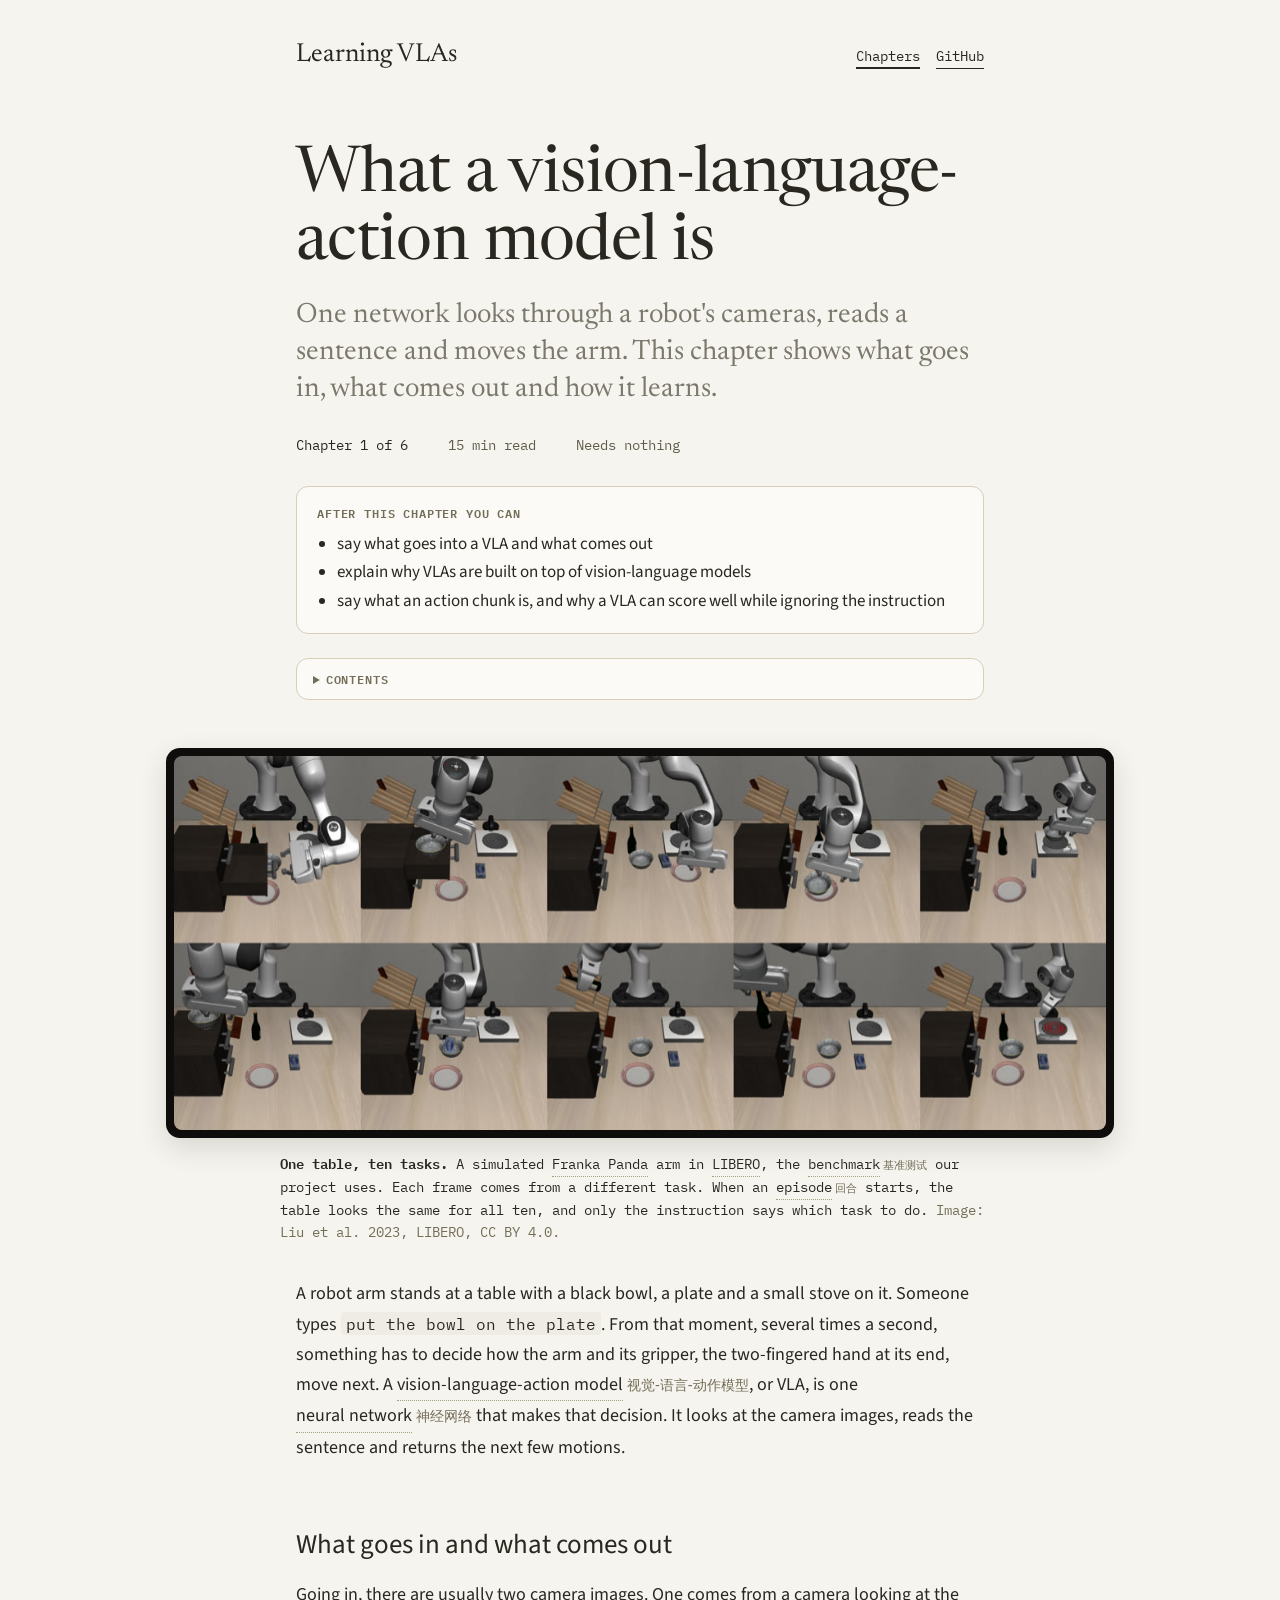
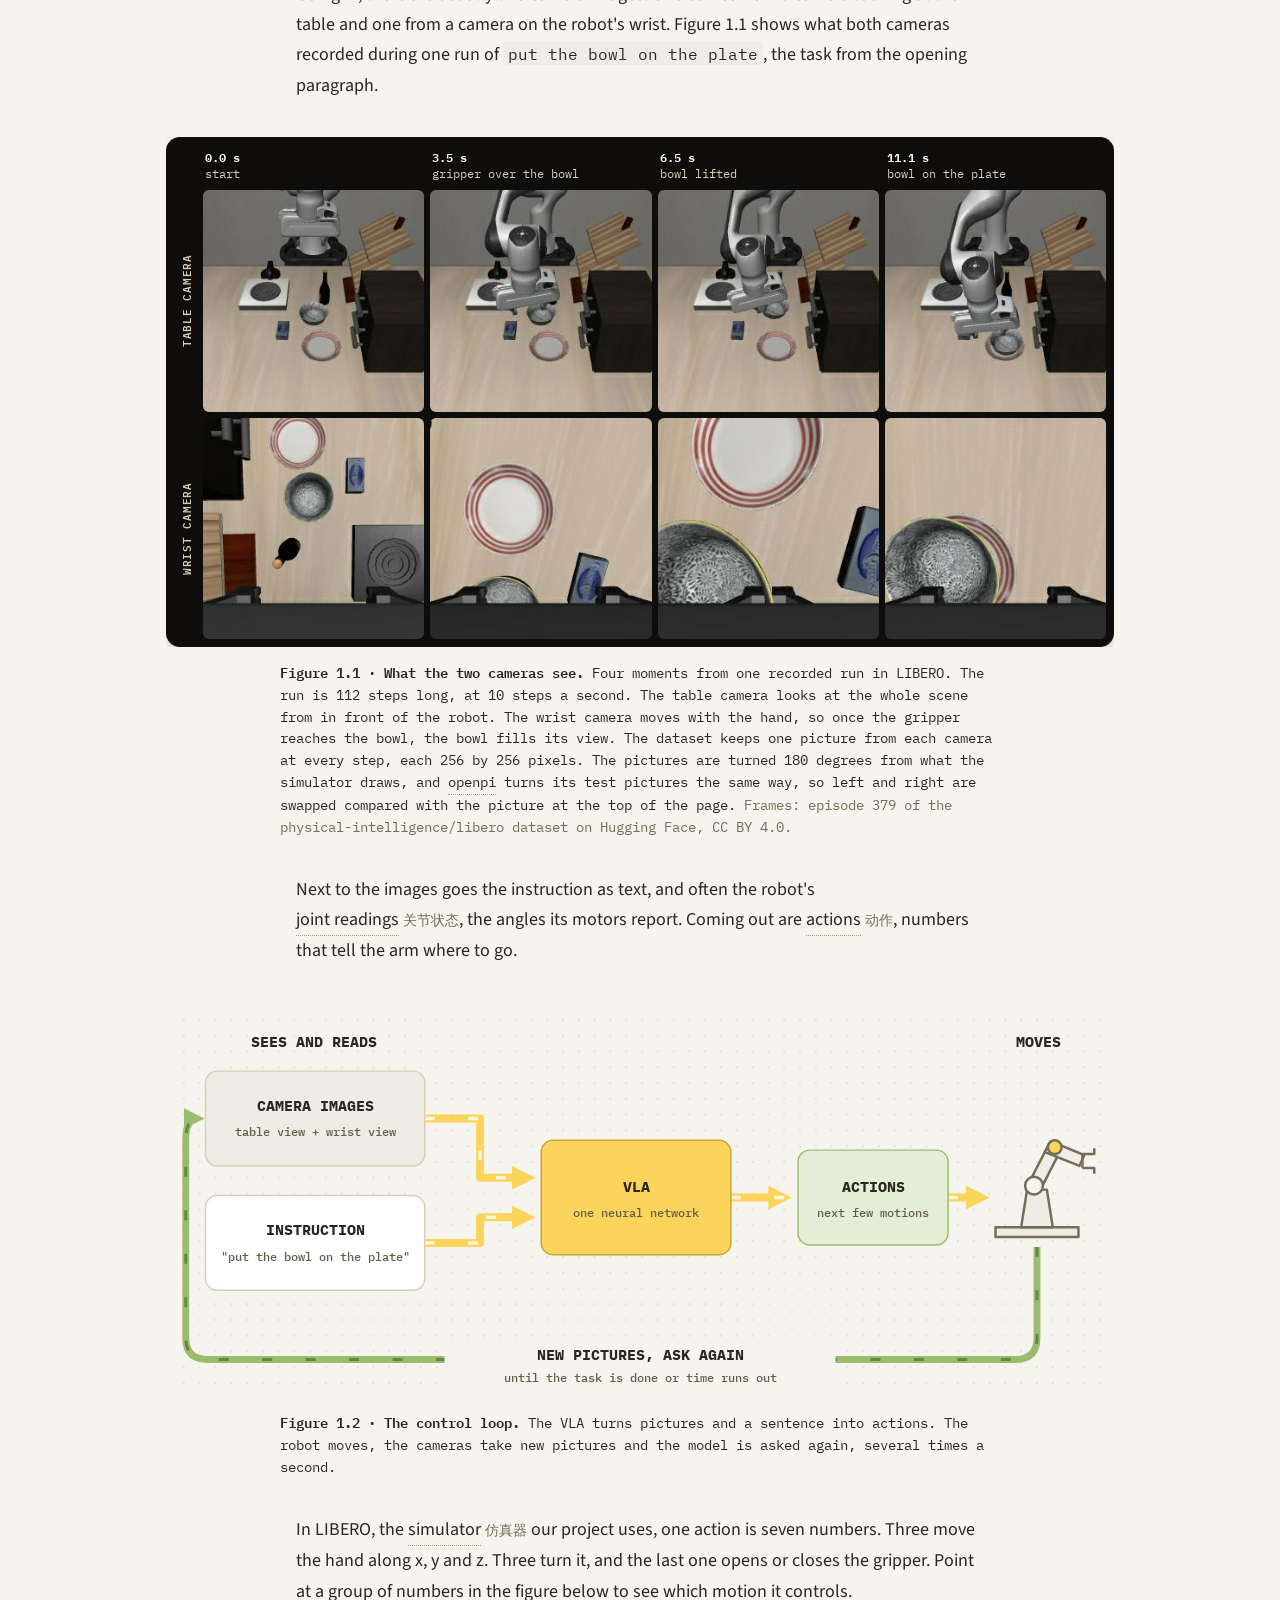
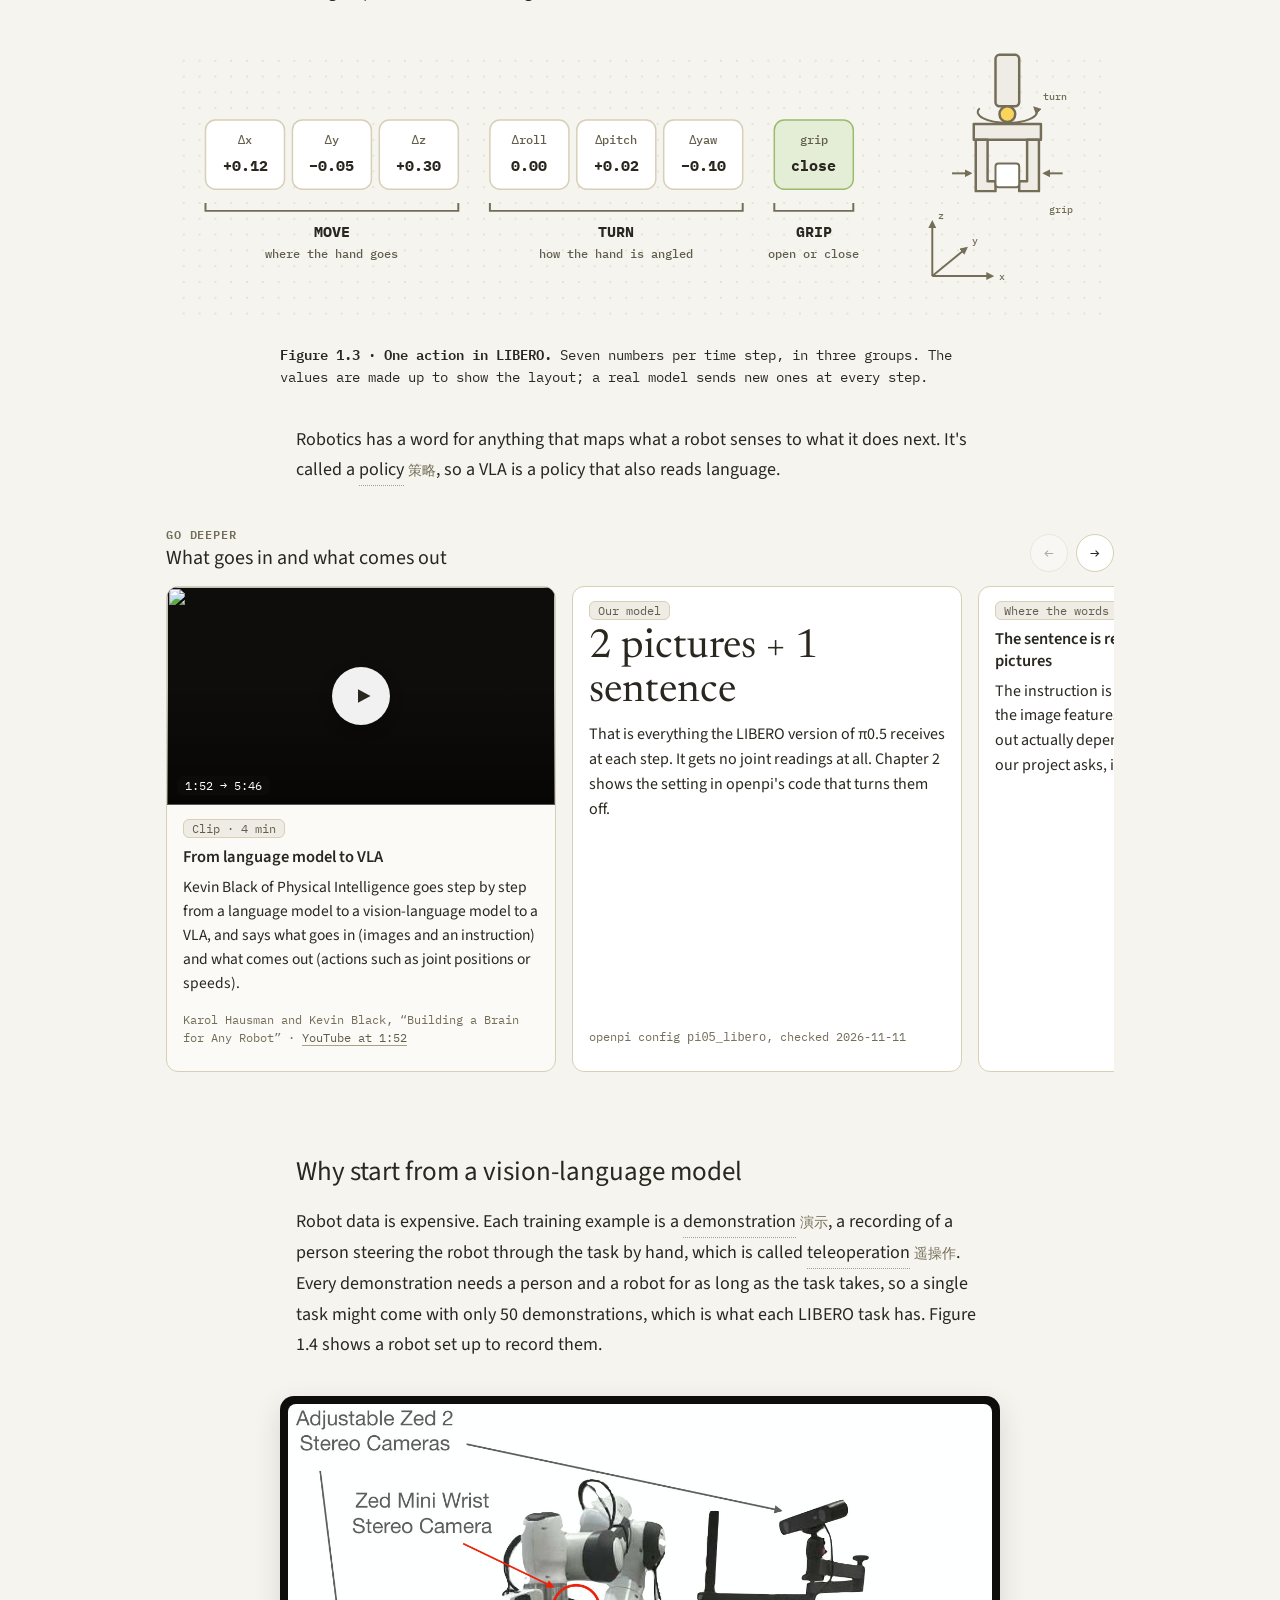
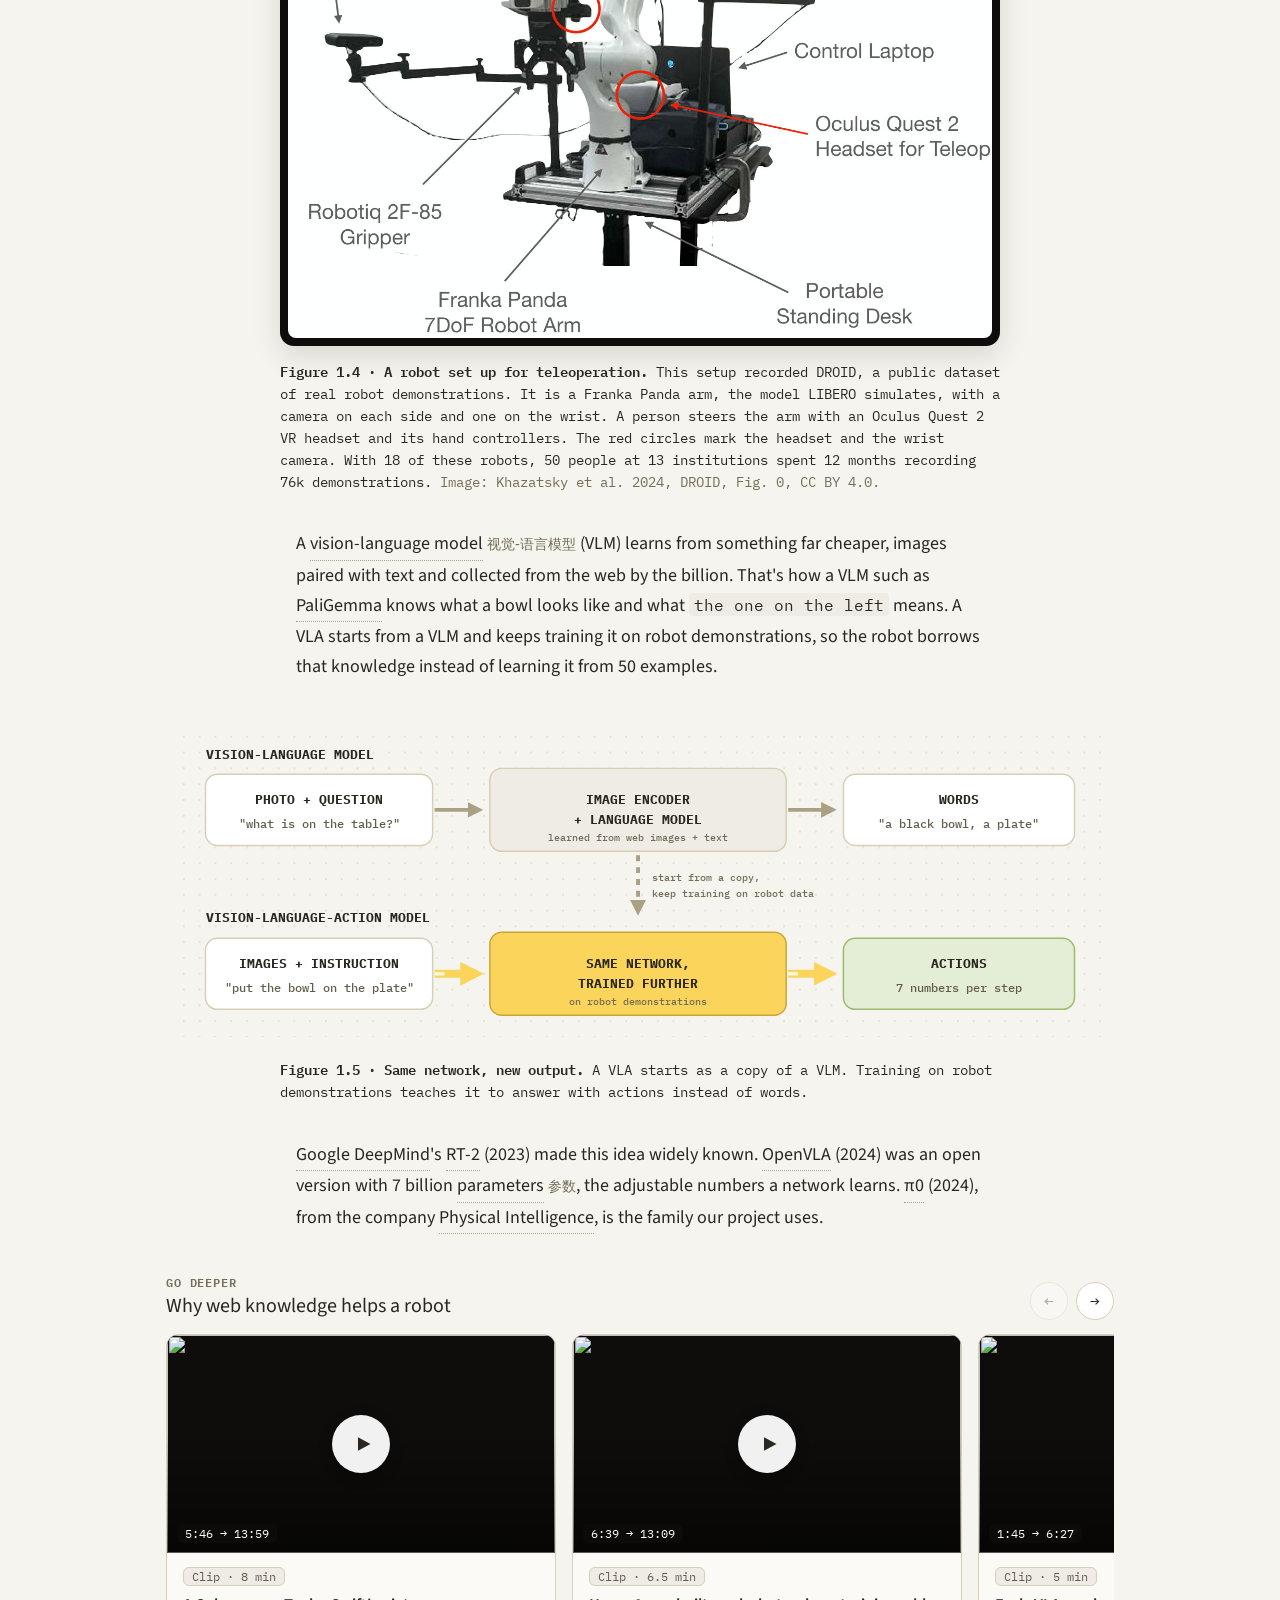
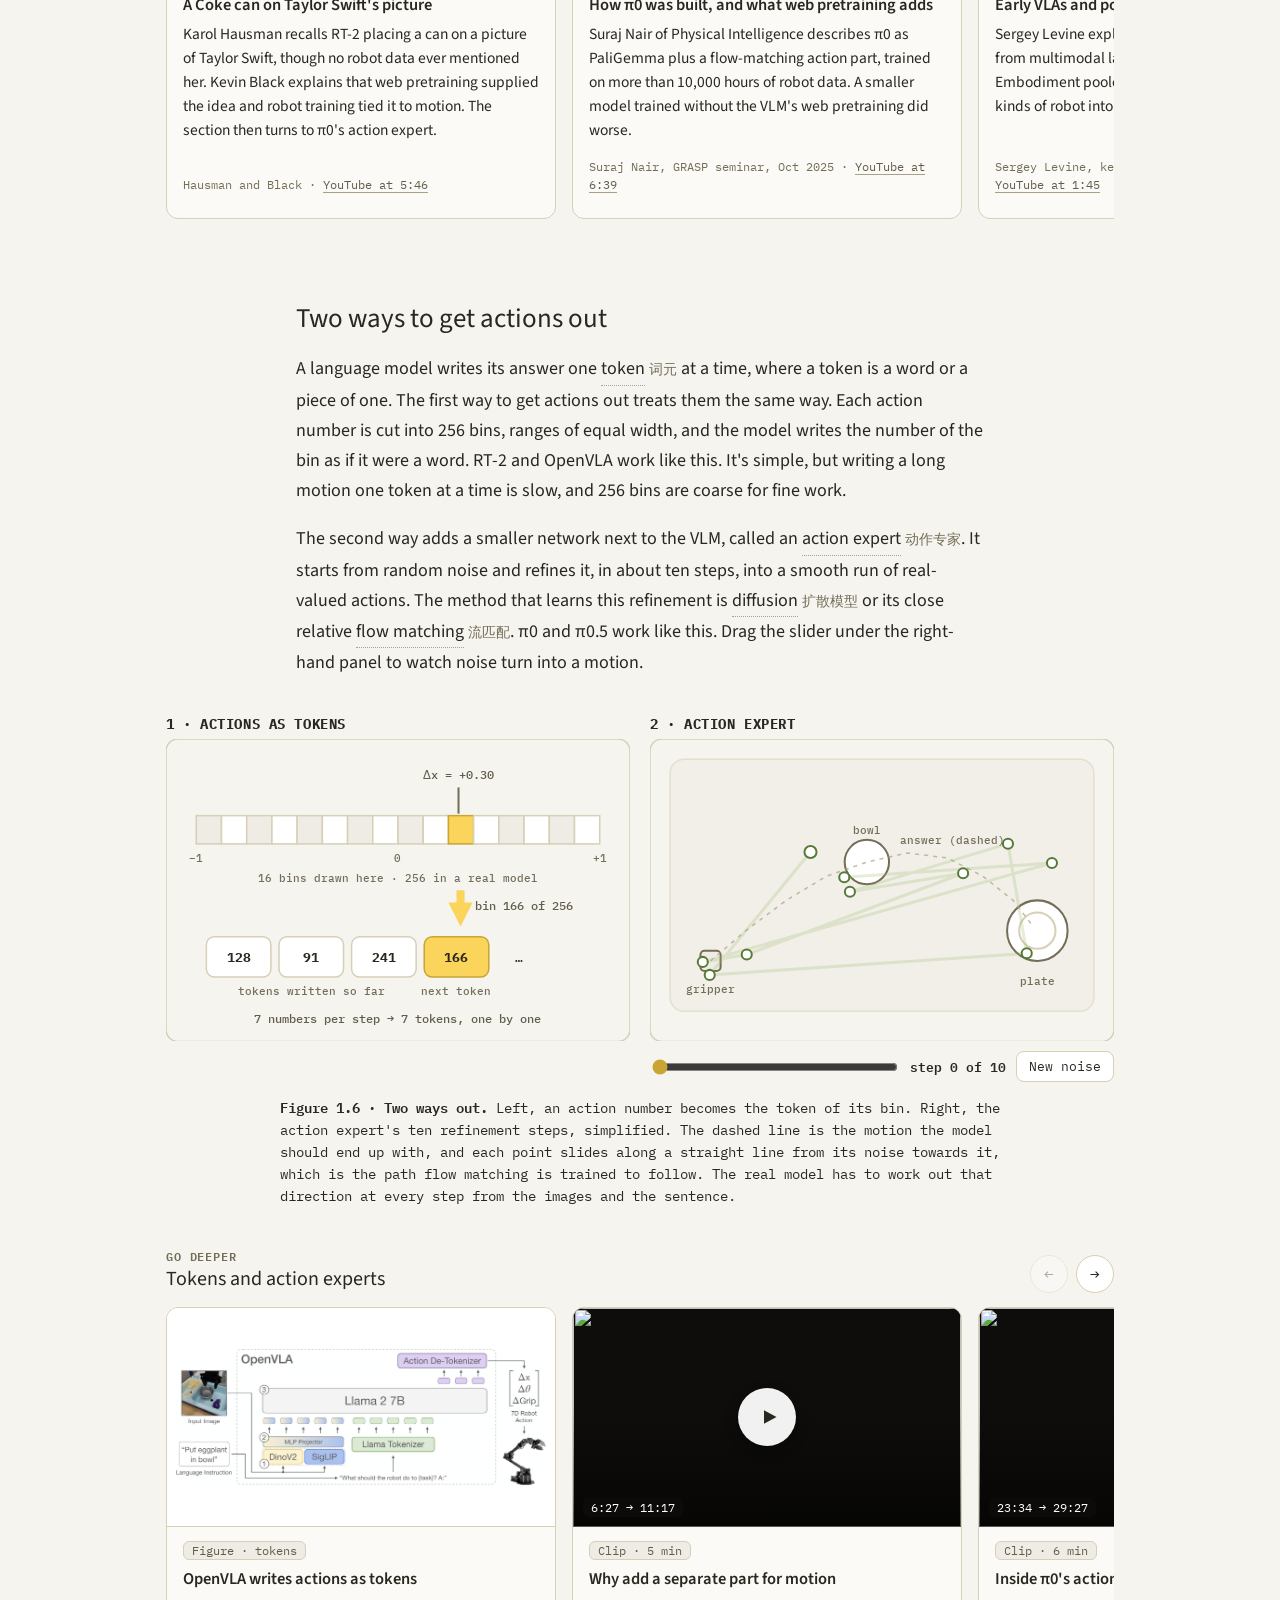
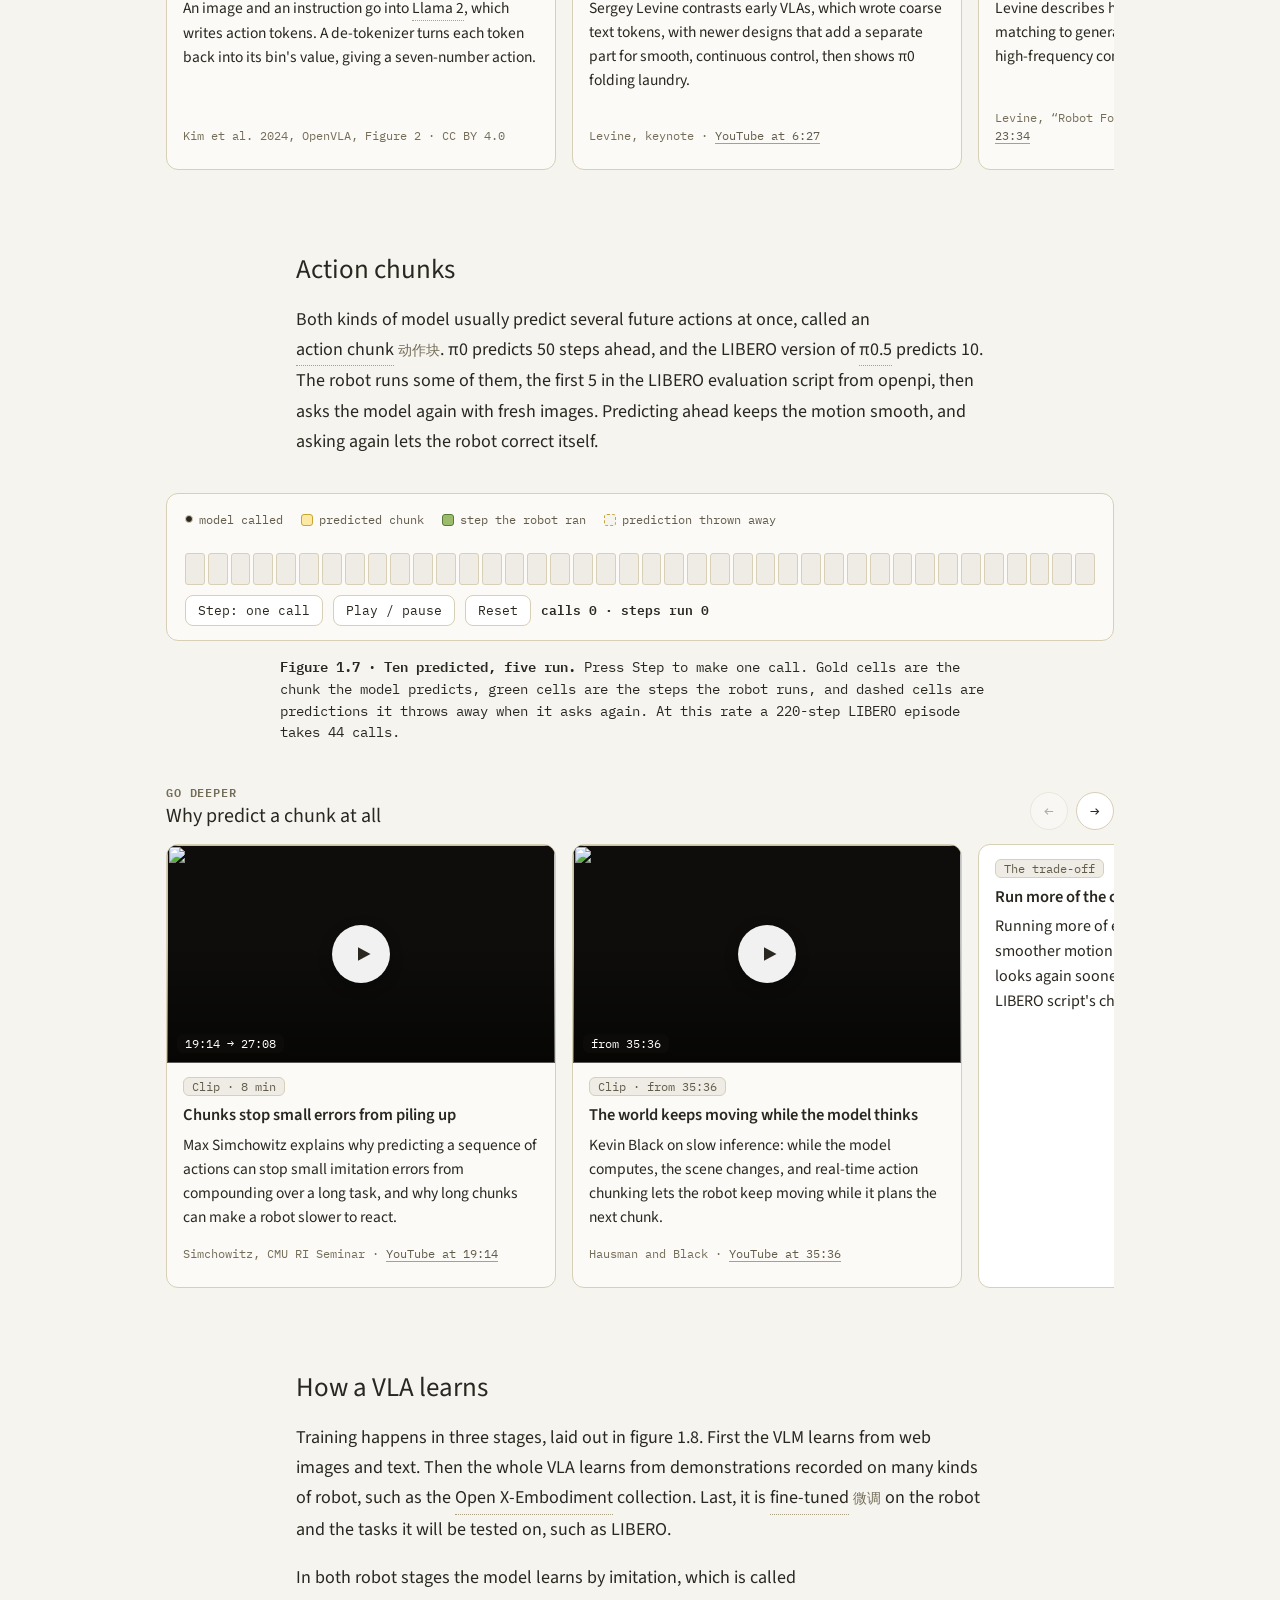
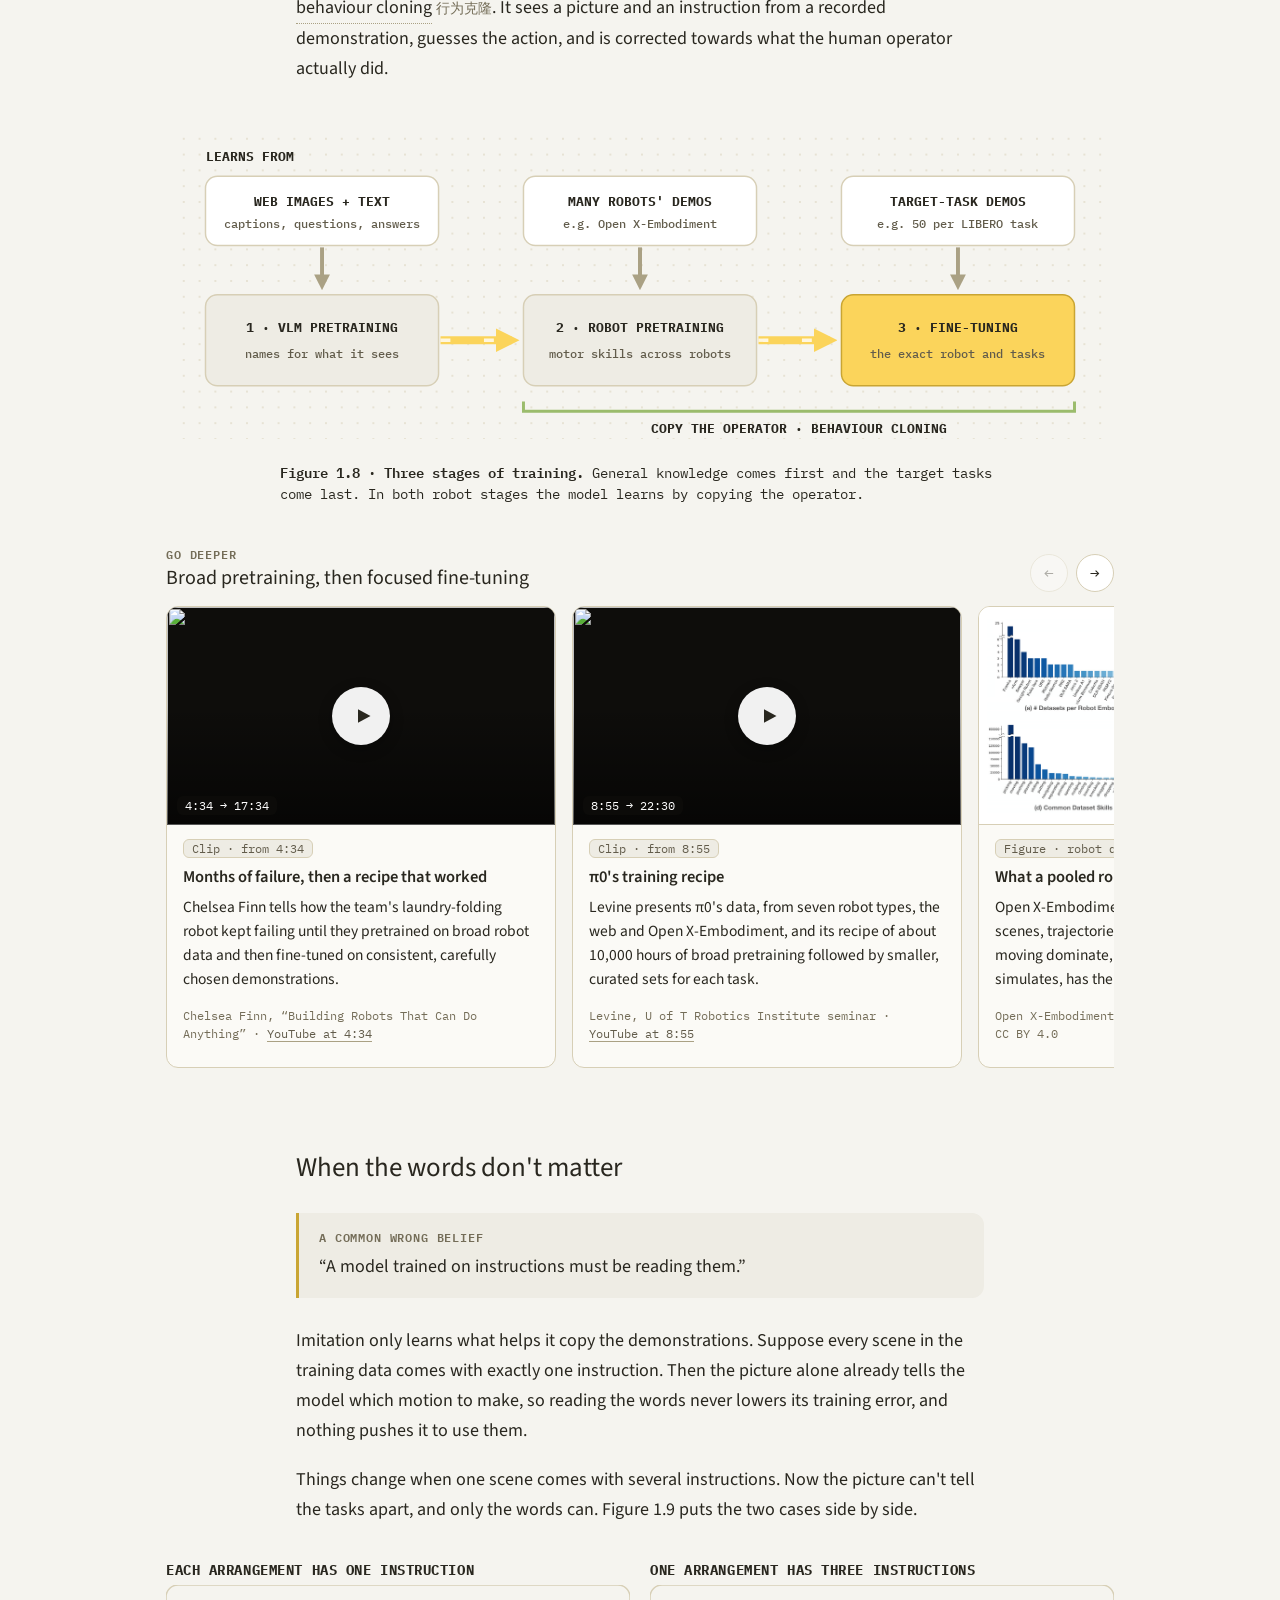
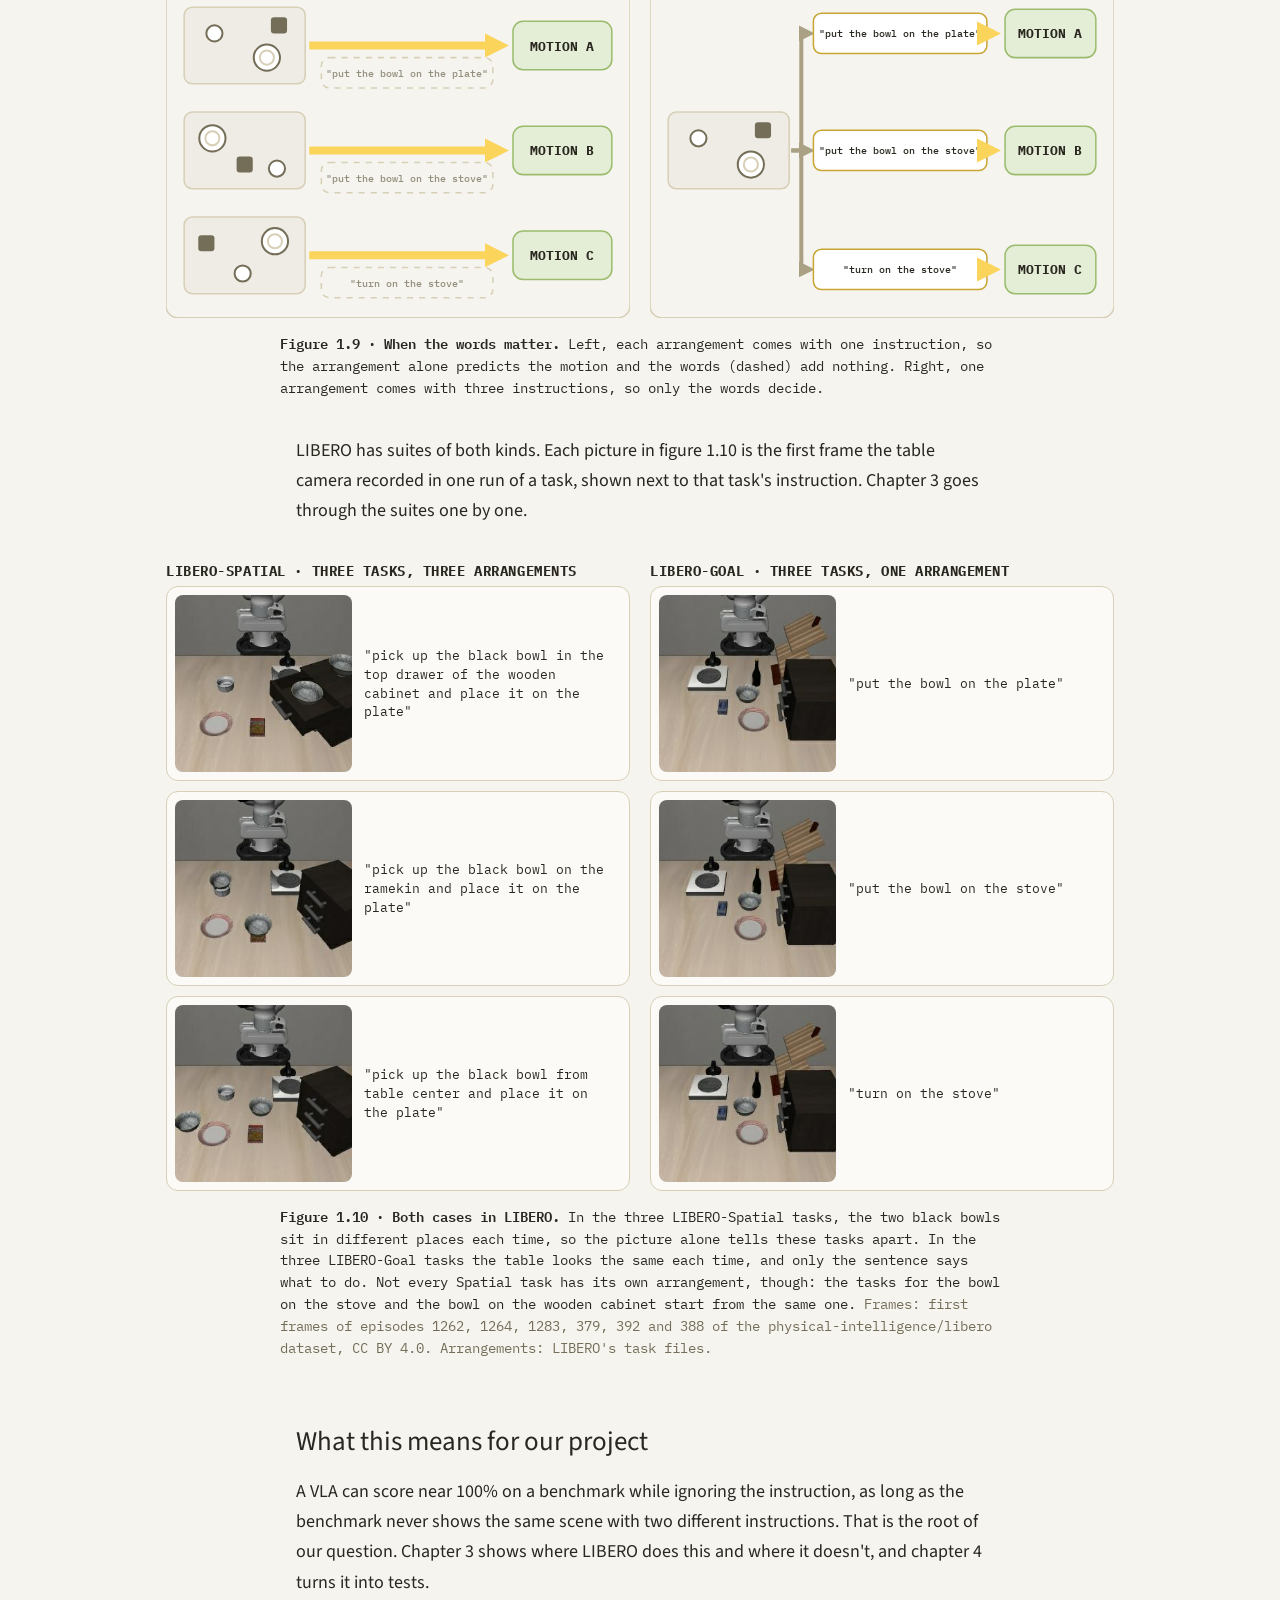
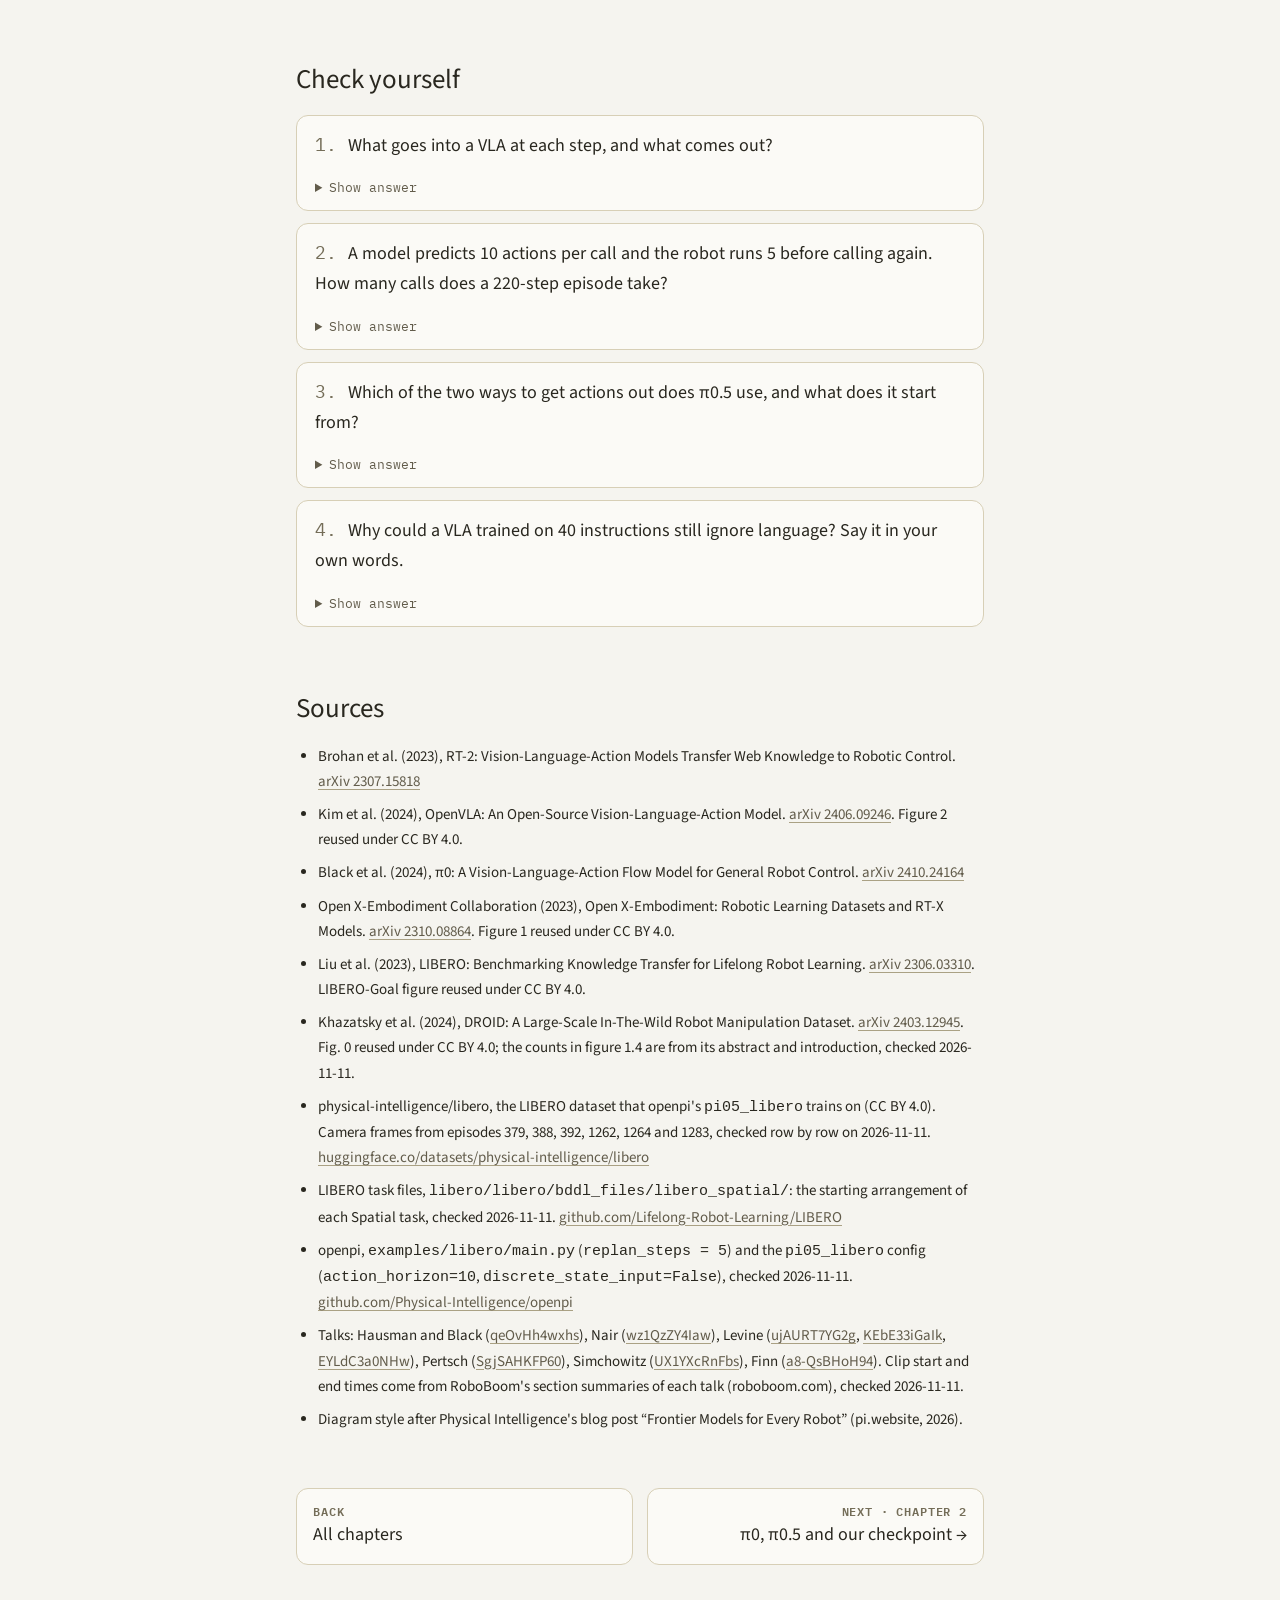
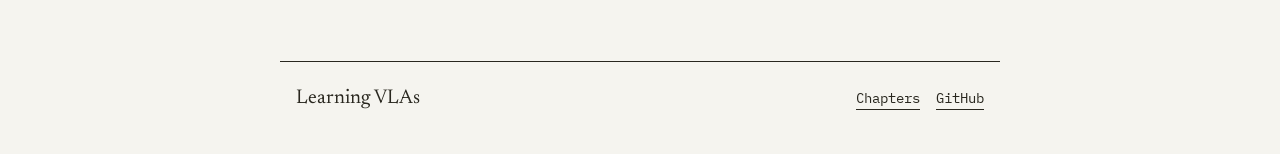
==== commit cb6b16ac: "Choose a direction, start stage 1, add real images and Chinese terms - topic.md: the research questi" ====
--- a/docs/learn/01-what-a-vla-is.html
+++ b/docs/learn/01-what-a-vla-is.html
@@ -71,7 +71,32 @@
   <p>A robot arm stands at a table with a black bowl, a plate and a small stove on it. Someone types <span class="q">put the bowl on the plate</span>. From that moment, several times a second, something has to decide how the arm and its gripper, the two-fingered hand at its end, move next. A <button class="term" data-term="vla">vision-language-action model</button>, or VLA, is one <button class="term" data-term="neural-network">neural network</button> that makes that decision. It looks at the camera images, reads the sentence and returns the next few motions.</p>
 
   <h2 id="in-out">What goes in and what comes out</h2>
-  <p>Going in, there are usually two camera images. One comes from a camera looking at the table and one from a camera on the robot's wrist. Next to them goes the instruction as text, and often the robot's <button class="term" data-term="joint-readings">joint readings</button>, the angles its motors report. Coming out are <button class="term" data-term="action">actions</button>, numbers that tell the arm where to go.</p>
+  <p>Going in, there are usually two camera images. One comes from a camera looking at the table and one from a camera on the robot's wrist. Figure 1.1 shows what both cameras recorded during one run of <span class="q">put the bowl on the plate</span>, the task from the opening paragraph.</p>
+</div>
+
+<figure class="fig">
+  <div class="pan"><div class="frame film" style="--cols:4" role="group" aria-label="Table camera and wrist camera at four moments of one run">
+    <span></span>
+    <span class="film-col"><b>0.0 s</b>start</span>
+    <span class="film-col"><b>3.5 s</b>gripper over the bowl</span>
+    <span class="film-col"><b>6.5 s</b>bowl lifted</span>
+    <span class="film-col"><b>11.1 s</b>bowl on the plate</span>
+    <span class="film-row">Table camera</span>
+    <img src="../assets/img/libero-ep379/table-000.jpg" alt="Table camera at the start: the arm is raised behind a table with a stove, a wine bottle, a black bowl, a plate and a cabinet." width="256" height="256">
+    <img src="../assets/img/libero-ep379/table-035.jpg" alt="Table camera at 3.5 seconds: the gripper is above the bowl." width="256" height="256">
+    <img src="../assets/img/libero-ep379/table-065.jpg" alt="Table camera at 6.5 seconds: the gripper holds the bowl above the table." width="256" height="256">
+    <img src="../assets/img/libero-ep379/table-111.jpg" alt="Table camera at 11.1 seconds: the bowl sits on the plate and the gripper is above it." width="256" height="256">
+    <span class="film-row">Wrist camera</span>
+    <img src="../assets/img/libero-ep379/wrist-000.jpg" alt="Wrist camera at the start, looking down on the plate, the bowl, the stove and the bottle from above." width="256" height="256">
+    <img src="../assets/img/libero-ep379/wrist-035.jpg" alt="Wrist camera at 3.5 seconds: the plate in the middle and the edge of the bowl at the bottom." width="256" height="256">
+    <img src="../assets/img/libero-ep379/wrist-065.jpg" alt="Wrist camera at 6.5 seconds: the bowl fills the bottom of the picture, with the plate beyond it." width="256" height="256">
+    <img src="../assets/img/libero-ep379/wrist-111.jpg" alt="Wrist camera at 11.1 seconds: the bowl resting on the plate, seen from just above." width="256" height="256">
+  </div></div>
+  <figcaption><b>Figure 1.1 · What the two cameras see.</b> Four moments from one recorded run in LIBERO. The run is 112 steps long, at 10 steps a second. The table camera looks at the whole scene from in front of the robot. The wrist camera moves with the hand, so once the gripper reaches the bowl, the bowl fills its view. The dataset keeps one picture from each camera at every step, each 256 by 256 pixels. The pictures are turned 180 degrees from what the simulator draws, and <button class="term" data-term="openpi">openpi</button> turns its test pictures the same way, so left and right are swapped compared with the picture at the top of the page. <span class="credit">Frames: episode 379 of the physical-intelligence/libero dataset on Hugging Face, CC BY 4.0.</span></figcaption>
+</figure>
+
+<div class="prose">
+  <p>Next to the images goes the instruction as text, and often the robot's <button class="term" data-term="joint-readings">joint readings</button>, the angles its motors report. Coming out are <button class="term" data-term="action">actions</button>, numbers that tell the arm where to go.</p>
 </div>
 
 <figure class="fig">
@@ -132,7 +157,7 @@
     <text class="lbl" x="480" y="363" text-anchor="middle">NEW PICTURES, ASK AGAIN</text>
     <text class="sub" x="480" y="385" text-anchor="middle">until the task is done or time runs out</text>
   </svg></div>
-  <figcaption><b>Figure 1.1 · The control loop.</b> The VLA turns pictures and a sentence into actions. The robot moves, the cameras take new pictures and the model is asked again, several times a second.</figcaption>
+  <figcaption><b>Figure 1.2 · The control loop.</b> The VLA turns pictures and a sentence into actions. The robot moves, the cameras take new pictures and the model is asked again, several times a second.</figcaption>
 </figure>
 
 <div class="prose">
@@ -201,7 +226,7 @@
       </g>
     </g>
   </svg></div>
-  <figcaption><b>Figure 1.2 · One action in LIBERO.</b> Seven numbers per time step, in three groups. The values are made up to show the layout; a real model sends new ones at every step.</figcaption>
+  <figcaption><b>Figure 1.3 · One action in LIBERO.</b> Seven numbers per time step, in three groups. The values are made up to show the layout; a real model sends new ones at every step.</figcaption>
 </figure>
 
 <div class="prose">
@@ -243,7 +268,15 @@
 
 <div class="prose">
   <h2 id="why-vlm">Why start from a vision-language model</h2>
-  <p>Robot data is expensive. Each training example is a <button class="term" data-term="demonstration">demonstration</button>, a recording of a person steering the robot through the task by hand, which is called <button class="term" data-term="teleoperation">teleoperation</button>. So a single task might come with only 50 demonstrations, which is what each LIBERO task has.</p>
+  <p>Robot data is expensive. Each training example is a <button class="term" data-term="demonstration">demonstration</button>, a recording of a person steering the robot through the task by hand, which is called <button class="term" data-term="teleoperation">teleoperation</button>. Every demonstration needs a person and a robot for as long as the task takes, so a single task might come with only 50 demonstrations, which is what each LIBERO task has. Figure 1.4 shows a robot set up to record them.</p>
+</div>
+
+<figure class="fig narrow">
+  <div class="frame"><img src="../assets/img/droid-setup.jpg" alt="A white Franka Panda robot arm on a portable standing desk, with a stereo camera on an arm at each side, a small stereo camera on the wrist, a two-fingered gripper, a control laptop and an Oculus Quest 2 headset, each part labelled." width="1352" height="1026" loading="lazy"></div>
+  <figcaption><b>Figure 1.4 · A robot set up for teleoperation.</b> This setup recorded DROID, a public dataset of real robot demonstrations. It is a Franka Panda arm, the model LIBERO simulates, with a camera on each side and one on the wrist. A person steers the arm with an Oculus Quest 2 VR headset and its hand controllers. The red circles mark the headset and the wrist camera. With 18 of these robots, 50 people at 13 institutions spent 12 months recording 76k demonstrations. <span class="credit">Image: Khazatsky et al. 2024, DROID, Fig. 0, CC BY 4.0.</span></figcaption>
+</figure>
+
+<div class="prose">
   <p>A <button class="term" data-term="vlm">vision-language model</button> (VLM) learns from something far cheaper, images paired with text and collected from the web by the billion. That's how a VLM such as <button class="term" data-term="paligemma">PaliGemma</button> knows what a bowl looks like and what <span class="q">the one on the left</span> means. A VLA starts from a VLM and keeps training it on robot demonstrations, so the robot borrows that knowledge instead of learning it from 50 examples.</p>
 </div>
 
@@ -293,7 +326,7 @@
     <text class="lbl-s" x="803" y="252" text-anchor="middle">ACTIONS</text>
     <text class="sub" x="803" y="276" text-anchor="middle">7 numbers per step</text>
   </svg></div>
-  <figcaption><b>Figure 1.3 · Same network, new output.</b> A VLA starts as a copy of a VLM. Training on robot demonstrations teaches it to answer with actions instead of words.</figcaption>
+  <figcaption><b>Figure 1.5 · Same network, new output.</b> A VLA starts as a copy of a VLM. Training on robot demonstrations teaches it to answer with actions instead of words.</figcaption>
 </figure>
 
 <div class="prose">
@@ -405,7 +438,7 @@
       </div>
     </div>
   </div>
-  <figcaption><b>Figure 1.4 · Two ways out.</b> Left, an action number becomes the token of its bin. Right, the action expert's ten refinement steps, simplified. The dashed line is the motion the model should end up with, and each point slides along a straight line from its noise towards it, which is the path flow matching is trained to follow. The real model has to work out that direction at every step from the images and the sentence.</figcaption>
+  <figcaption><b>Figure 1.6 · Two ways out.</b> Left, an action number becomes the token of its bin. Right, the action expert's ten refinement steps, simplified. The dashed line is the motion the model should end up with, and each point slides along a straight line from its noise towards it, which is the path flow matching is trained to follow. The real model has to work out that direction at every step from the images and the sentence.</figcaption>
 </figure>
 
 <section class="rail" aria-label="Go deeper: tokens and action experts">
@@ -455,7 +488,7 @@
 
 <div class="prose">
   <h2 id="chunks">Action chunks</h2>
-  <p>Both kinds of model usually predict several future actions at once, called an <button class="term" data-term="action-chunk">action chunk</button>. π0 predicts 50 steps ahead, and the LIBERO version of <button class="term" data-term="pi05">π0.5</button> predicts 10. The robot runs some of them, the first 5 in the LIBERO evaluation script from <button class="term" data-term="openpi">openpi</button>, then asks the model again with fresh images. Predicting ahead keeps the motion smooth, and asking again lets the robot correct itself.</p>
+  <p>Both kinds of model usually predict several future actions at once, called an <button class="term" data-term="action-chunk">action chunk</button>. π0 predicts 50 steps ahead, and the LIBERO version of <button class="term" data-term="pi05">π0.5</button> predicts 10. The robot runs some of them, the first 5 in the LIBERO evaluation script from openpi, then asks the model again with fresh images. Predicting ahead keeps the motion smooth, and asking again lets the robot correct itself.</p>
 </div>
 
 <figure class="fig">
@@ -469,7 +502,7 @@
       <span class="readout" aria-live="polite"></span>
     </div>
   </div>
-  <figcaption><b>Figure 1.5 · Ten predicted, five run.</b> Press Step to make one call. Gold cells are the chunk the model predicts, green cells are the steps the robot runs, and dashed cells are predictions it throws away when it asks again. At this rate a 220-step LIBERO episode takes 44 calls.</figcaption>
+  <figcaption><b>Figure 1.7 · Ten predicted, five run.</b> Press Step to make one call. Gold cells are the chunk the model predicts, green cells are the steps the robot runs, and dashed cells are predictions it throws away when it asks again. At this rate a 220-step LIBERO episode takes 44 calls.</figcaption>
 </figure>
 
 <section class="rail" aria-label="Go deeper: why chunks help">
@@ -508,7 +541,7 @@
 
 <div class="prose">
   <h2 id="learning">How a VLA learns</h2>
-  <p>Training happens in three stages, laid out in figure 1.6. First the VLM learns from web images and text. Then the whole VLA learns from demonstrations recorded on many kinds of robot, such as the <button class="term" data-term="oxe">Open X-Embodiment</button> collection. Last, it is <button class="term" data-term="fine-tuning">fine-tuned</button> on the robot and the tasks it will be tested on, such as LIBERO.</p>
+  <p>Training happens in three stages, laid out in figure 1.8. First the VLM learns from web images and text. Then the whole VLA learns from demonstrations recorded on many kinds of robot, such as the <button class="term" data-term="oxe">Open X-Embodiment</button> collection. Last, it is <button class="term" data-term="fine-tuning">fine-tuned</button> on the robot and the tasks it will be tested on, such as LIBERO.</p>
   <p>In both robot stages the model learns by imitation, which is called <button class="term" data-term="behaviour-cloning">behaviour cloning</button>. It sees a picture and an instruction from a recorded demonstration, guesses the action, and is corrected towards what the human operator actually did.</p>
 </div>
 
@@ -557,7 +590,7 @@
     <path d="M362 284v10h558v-10" fill="none" stroke="#9BBC6C" stroke-width="3"/>
     <text class="lbl-s" x="641" y="316" text-anchor="middle">COPY THE OPERATOR · BEHAVIOUR CLONING</text>
   </svg></div>
-  <figcaption><b>Figure 1.6 · Three stages of training.</b> General knowledge comes first and the target tasks come last. In both robot stages the model learns by copying the operator.</figcaption>
+  <figcaption><b>Figure 1.8 · Three stages of training.</b> General knowledge comes first and the target tasks come last. In both robot stages the model learns by copying the operator.</figcaption>
 </figure>
 
 <section class="rail" aria-label="Go deeper: how a VLA learns">
@@ -603,7 +636,7 @@
     <p>“A model trained on instructions must be reading them.”</p>
   </div>
   <p>Imitation only learns what helps it copy the demonstrations. Suppose every scene in the training data comes with exactly one instruction. Then the picture alone already tells the model which motion to make, so reading the words never lowers its training error, and nothing pushes it to use them.</p>
-  <p>Things change when one scene comes with several instructions. Now the picture can't tell the tasks apart, and only the words can. Figure 1.7 puts the two cases side by side.</p>
+  <p>Things change when one scene comes with several instructions. Now the picture can't tell the tasks apart, and only the words can. Figure 1.9 puts the two cases side by side.</p>
 </div>
 
 <figure class="fig">
@@ -674,7 +707,33 @@
       </svg>
     </div>
   </div>
-  <figcaption><b>Figure 1.7 · When the words matter.</b> Left, each arrangement comes with one instruction, so the arrangement alone predicts the motion and the words (dashed) add nothing. Right, one arrangement comes with three instructions, so only the words decide. LIBERO has suites of both kinds, as chapter 3 shows.</figcaption>
+  <figcaption><b>Figure 1.9 · When the words matter.</b> Left, each arrangement comes with one instruction, so the arrangement alone predicts the motion and the words (dashed) add nothing. Right, one arrangement comes with three instructions, so only the words decide.</figcaption>
+</figure>
+
+<div class="prose">
+  <p>LIBERO has suites of both kinds. Each picture in figure 1.10 is the first frame the table camera recorded in one run of a task, shown next to that task's instruction. Chapter 3 goes through the suites one by one.</p>
+</div>
+
+<figure class="fig">
+  <div class="split">
+    <div>
+      <p class="panel-title">LIBERO-SPATIAL · THREE TASKS, THREE ARRANGEMENTS</p>
+      <div class="shots">
+        <div class="shot"><img src="../assets/img/libero-first/spatial-ep1262.jpg" alt="Start of a LIBERO-Spatial task: the top drawer of the cabinet is open with a black bowl inside, and a second black bowl sits on top of the cabinet." width="256" height="256" loading="lazy"><p>"pick up the black bowl in the top drawer of the wooden cabinet and place it on the plate"</p></div>
+        <div class="shot"><img src="../assets/img/libero-first/spatial-ep1264.jpg" alt="Start of a LIBERO-Spatial task: one black bowl sits on the small ramekin at the back left, and another sits on the cookie box." width="256" height="256" loading="lazy"><p>"pick up the black bowl on the ramekin and place it on the plate"</p></div>
+        <div class="shot"><img src="../assets/img/libero-first/spatial-ep1283.jpg" alt="Start of a LIBERO-Spatial task: one black bowl sits in the middle of the table, and another sits at the left edge next to the plate." width="256" height="256" loading="lazy"><p>"pick up the black bowl from table center and place it on the plate"</p></div>
+      </div>
+    </div>
+    <div>
+      <p class="panel-title">LIBERO-GOAL · THREE TASKS, ONE ARRANGEMENT</p>
+      <div class="shots">
+        <div class="shot"><img src="../assets/img/libero-ep379/table-000.jpg" alt="Start of a LIBERO-Goal task: a stove, a wine bottle, a black bowl, a plate and a cabinet." width="256" height="256" loading="lazy"><p>"put the bowl on the plate"</p></div>
+        <div class="shot"><img src="../assets/img/libero-first/goal-ep392.jpg" alt="Start of another LIBERO-Goal task: the same stove, bottle, bowl, plate and cabinet in the same places." width="256" height="256" loading="lazy"><p>"put the bowl on the stove"</p></div>
+        <div class="shot"><img src="../assets/img/libero-first/goal-ep388.jpg" alt="Start of a third LIBERO-Goal task: again the same objects in the same places." width="256" height="256" loading="lazy"><p>"turn on the stove"</p></div>
+      </div>
+    </div>
+  </div>
+  <figcaption><b>Figure 1.10 · Both cases in LIBERO.</b> In the three LIBERO-Spatial tasks, the two black bowls sit in different places each time, so the picture alone tells these tasks apart. In the three LIBERO-Goal tasks the table looks the same each time, and only the sentence says what to do. Not every Spatial task has its own arrangement, though: the tasks for the bowl on the stove and the bowl on the wooden cabinet start from the same one. <span class="credit">Frames: first frames of episodes 1262, 1264, 1283, 379, 392 and 388 of the physical-intelligence/libero dataset, CC BY 4.0. Arrangements: LIBERO's task files.</span></figcaption>
 </figure>
 
 <div class="prose">
@@ -700,6 +759,9 @@
     <li>Black et al. (2024), π0: A Vision-Language-Action Flow Model for General Robot Control. <a href="https://arxiv.org/abs/2410.24164">arXiv 2410.24164</a></li>
     <li>Open X-Embodiment Collaboration (2023), Open X-Embodiment: Robotic Learning Datasets and RT-X Models. <a href="https://arxiv.org/abs/2310.08864">arXiv 2310.08864</a>. Figure 1 reused under CC BY 4.0.</li>
     <li>Liu et al. (2023), LIBERO: Benchmarking Knowledge Transfer for Lifelong Robot Learning. <a href="https://arxiv.org/abs/2306.03310">arXiv 2306.03310</a>. LIBERO-Goal figure reused under CC BY 4.0.</li>
+    <li>Khazatsky et al. (2024), DROID: A Large-Scale In-The-Wild Robot Manipulation Dataset. <a href="https://arxiv.org/abs/2403.12945">arXiv 2403.12945</a>. Fig. 0 reused under CC BY 4.0; the counts in figure 1.4 are from its abstract and introduction, checked 2026-11-11.</li>
+    <li>physical-intelligence/libero, the LIBERO dataset that openpi's <code>pi05_libero</code> trains on (CC BY 4.0). Camera frames from episodes 379, 388, 392, 1262, 1264 and 1283, checked row by row on 2026-11-11. <a href="https://huggingface.co/datasets/physical-intelligence/libero">huggingface.co/datasets/physical-intelligence/libero</a></li>
+    <li>LIBERO task files, <code>libero/libero/bddl_files/libero_spatial/</code>: the starting arrangement of each Spatial task, checked 2026-11-11. <a href="https://github.com/Lifelong-Robot-Learning/LIBERO">github.com/Lifelong-Robot-Learning/LIBERO</a></li>
     <li>openpi, <code>examples/libero/main.py</code> (<code>replan_steps = 5</code>) and the <code>pi05_libero</code> config (<code>action_horizon=10</code>, <code>discrete_state_input=False</code>), checked 2026-11-11. <a href="https://github.com/Physical-Intelligence/openpi">github.com/Physical-Intelligence/openpi</a></li>
     <li>Talks: Hausman and Black (<a href="https://www.youtube.com/watch?v=qeOvHh4wxhs">qeOvHh4wxhs</a>), Nair (<a href="https://www.youtube.com/watch?v=wz1QzZY4Iaw">wz1QzZY4Iaw</a>), Levine (<a href="https://www.youtube.com/watch?v=ujAURT7YG2g">ujAURT7YG2g</a>, <a href="https://www.youtube.com/watch?v=KEbE33iGaIk">KEbE33iGaIk</a>, <a href="https://www.youtube.com/watch?v=EYLdC3a0NHw">EYLdC3a0NHw</a>), Pertsch (<a href="https://www.youtube.com/watch?v=SgjSAHKFP60">SgjSAHKFP60</a>), Simchowitz (<a href="https://www.youtube.com/watch?v=UX1YXcRnFbs">UX1YXcRnFbs</a>), Finn (<a href="https://www.youtube.com/watch?v=a8-QsBHoH94">a8-QsBHoH94</a>). Clip start and end times come from RoboBoom's section summaries of each talk (roboboom.com), checked 2026-11-11.</li>
     <li>Diagram style after Physical Intelligence's blog post “Frontier Models for Every Robot” (pi.website, 2026).</li>
--- a/docs/assets/css/site.css
+++ b/docs/assets/css/site.css
@@ -31,7 +31,7 @@
 * { box-sizing: border-box; }
 html { scroll-behavior: smooth; scroll-padding-top: 24px; -webkit-text-size-adjust: 100%; }
 body { margin: 0; background: var(--bg); color: var(--ink); font: 400 18px/1.68 var(--sans); -webkit-font-smoothing: antialiased; overflow-x: hidden; }
-img { max-width: 100%; display: block; }
+img { max-width: 100%; height: auto; display: block; }   /* height:auto keeps the width/height attributes from stretching a scaled image */
 a { color: var(--ink-2); text-decoration: underline; text-decoration-color: var(--tan); text-underline-offset: 3px; }
 a:hover { color: var(--ink); text-decoration-color: var(--ink); }
 :focus-visible { outline: 2px solid var(--gold-edge); outline-offset: 2px; }
@@ -74,16 +74,36 @@
 .term-pop[hidden] { display: none; }
 .term-pop .label { margin-bottom: 6px; }
 .term-pop .more { margin-top: 8px; font: 12px var(--mono); }
+/* Chinese name of a term, from the glossary's zh field: after the term's first use and in its side note.
+   System CJK fonts only, so no web font is downloaded. */
+.zh { font-family: "PingFang SC", "Hiragino Sans GB", "Microsoft YaHei", "Noto Sans CJK SC", sans-serif; font-size: .8em; font-weight: 400; font-style: normal; letter-spacing: 0; text-transform: none; color: var(--ink-3); white-space: nowrap; }
+.term-zh { white-space: nowrap; }
+.term-pop .label .zh { font-size: 13px; margin-left: .5em; color: var(--ink-2); }
 
 /* ---------- figures ---------- */
 .fig { max-width: var(--wide); margin: 36px auto; padding: 0 16px; }
 .fig svg { width: 100%; height: auto; display: block; }
+.fig.narrow { max-width: calc(var(--col) + 32px); }   /* photos that would be too tall at full width */
 .fig figcaption, .caption { max-width: var(--col); margin: 14px auto 0; font: 13.5px/1.62 var(--mono); color: var(--ink); }
 .fig figcaption b { font-weight: 600; }
 .credit { color: var(--ink-3); }
 .frame { background: var(--frame); border-radius: 14px; padding: 8px; box-shadow: 0 10px 28px rgba(41, 39, 31, .14); }
 .frame img { border-radius: 8px; width: 100%; }
 .split { display: grid; grid-template-columns: 1fr 1fr; gap: 20px; }
+
+/* real frames on a grid: rows are cameras, columns are moments (labels stay HTML, never baked into pictures) */
+.film { display: grid; grid-template-columns: auto repeat(var(--cols, 4), minmax(0, 1fr)); gap: 6px; align-items: center; }
+.film img { width: 100%; aspect-ratio: 1; object-fit: cover; border-radius: 6px; }
+.film-col { font: 12px/1.4 var(--mono); color: var(--line); padding: 4px 2px 2px; }
+.film-col b { color: #fff; font-weight: 600; display: block; }
+.film-row { font: 600 11px var(--mono); letter-spacing: .07em; text-transform: uppercase; color: var(--line); writing-mode: vertical-rl; transform: rotate(180deg); text-align: center; padding: 0 2px; }
+@media (max-width: 760px) { .film { min-width: 600px; } }
+
+/* real pictures paired with the sentence that comes with each */
+.shots { display: grid; gap: 10px; }
+.shot { display: grid; grid-template-columns: minmax(0, 40%) 1fr; gap: 12px; align-items: center; background: var(--card); border: 1px solid var(--line); border-radius: 12px; padding: 8px 12px 8px 8px; }
+.shot img { width: 100%; border-radius: 8px; }
+.shot p { margin: 0; font: 12.5px/1.5 var(--mono); color: var(--ink); }
 @media (max-width: 760px) { .split { grid-template-columns: 1fr; } }
 .panel-title { font: 700 14px var(--mono); letter-spacing: .04em; margin: 0 0 6px; }
 
@@ -195,6 +215,7 @@
 .chapter-nav .next { text-align: right; grid-column: 2; }
 .sources { font-size: 15px; }
 .sources li { margin-bottom: 8px; }
+.sources code { overflow-wrap: anywhere; }   /* long file paths wrap on phones */
 .toc-list { list-style: none; padding: 0 !important; }
 .toc-list li { border-top: 1px solid var(--line); padding: 16px 0; display: grid; grid-template-columns: 48px 1fr; gap: 8px; }
 .toc-list .n { font: 400 30px/1 var(--serif); color: var(--ink-3); }
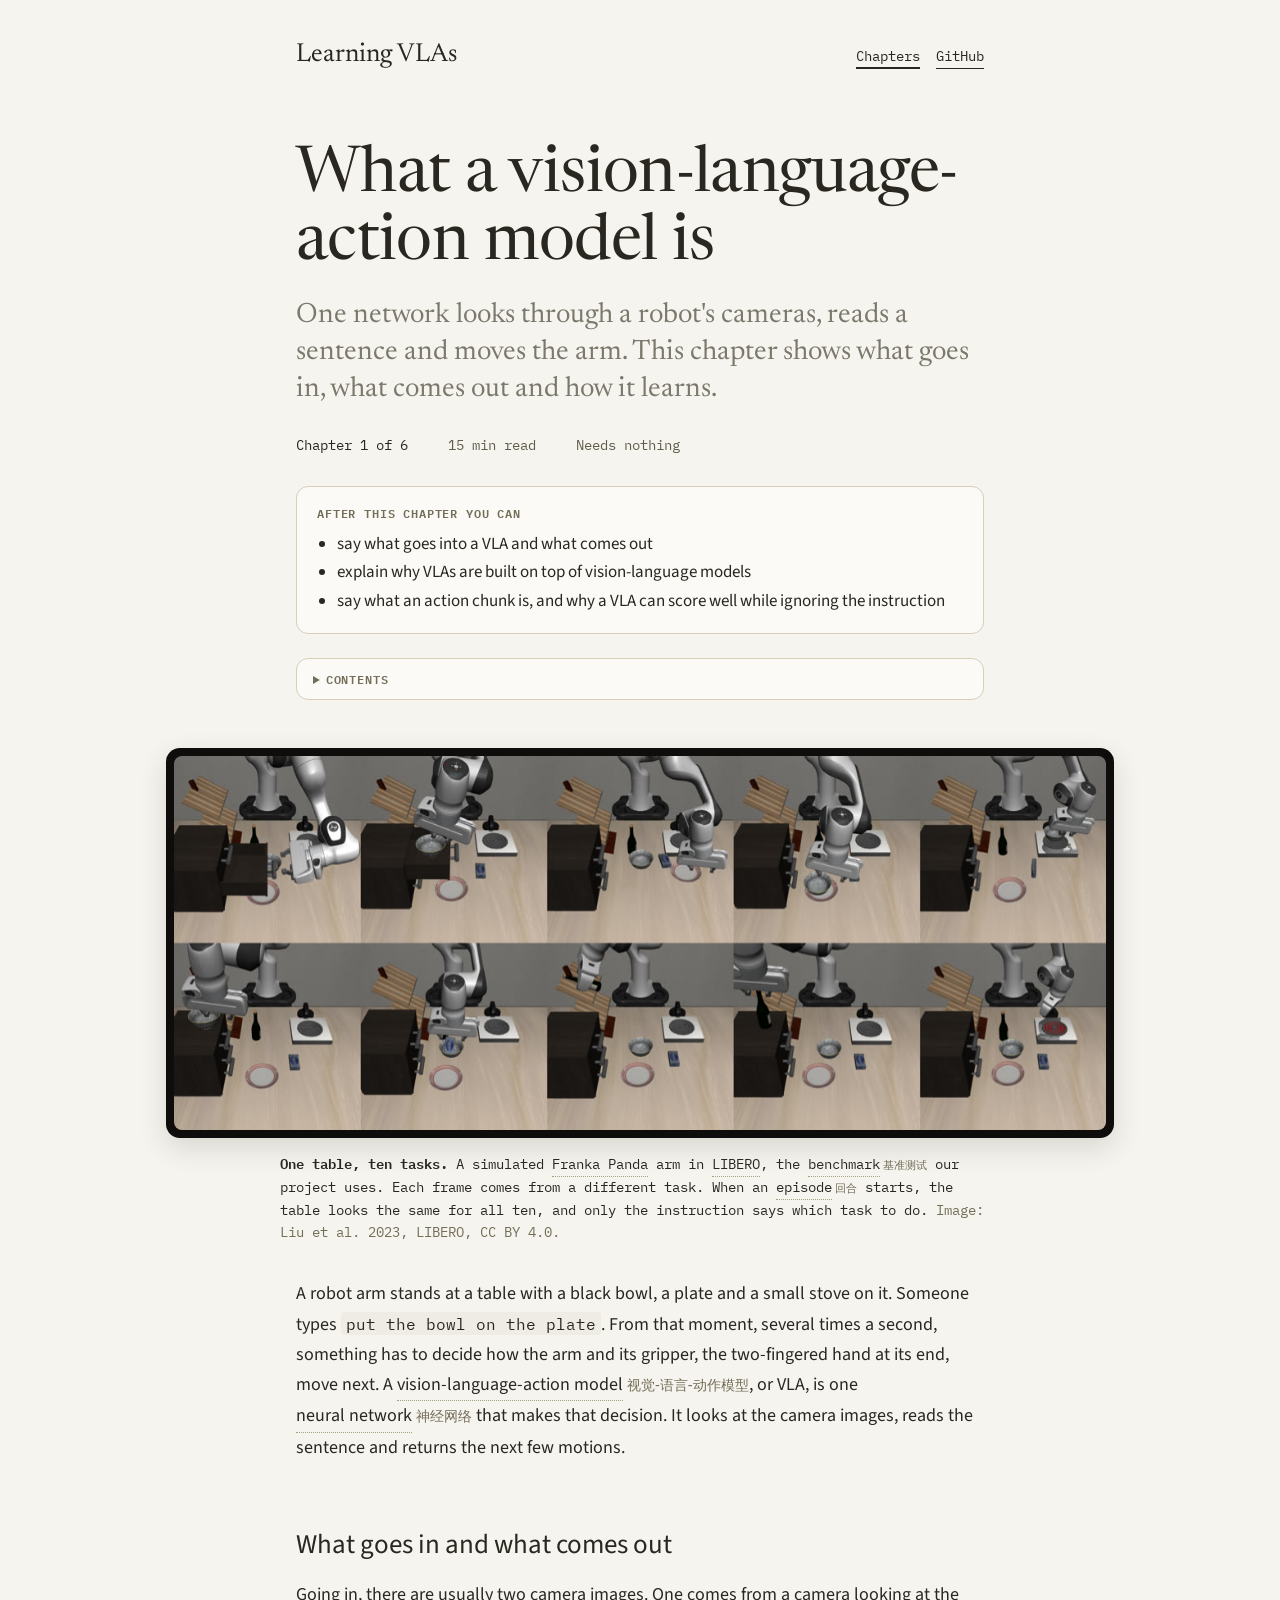
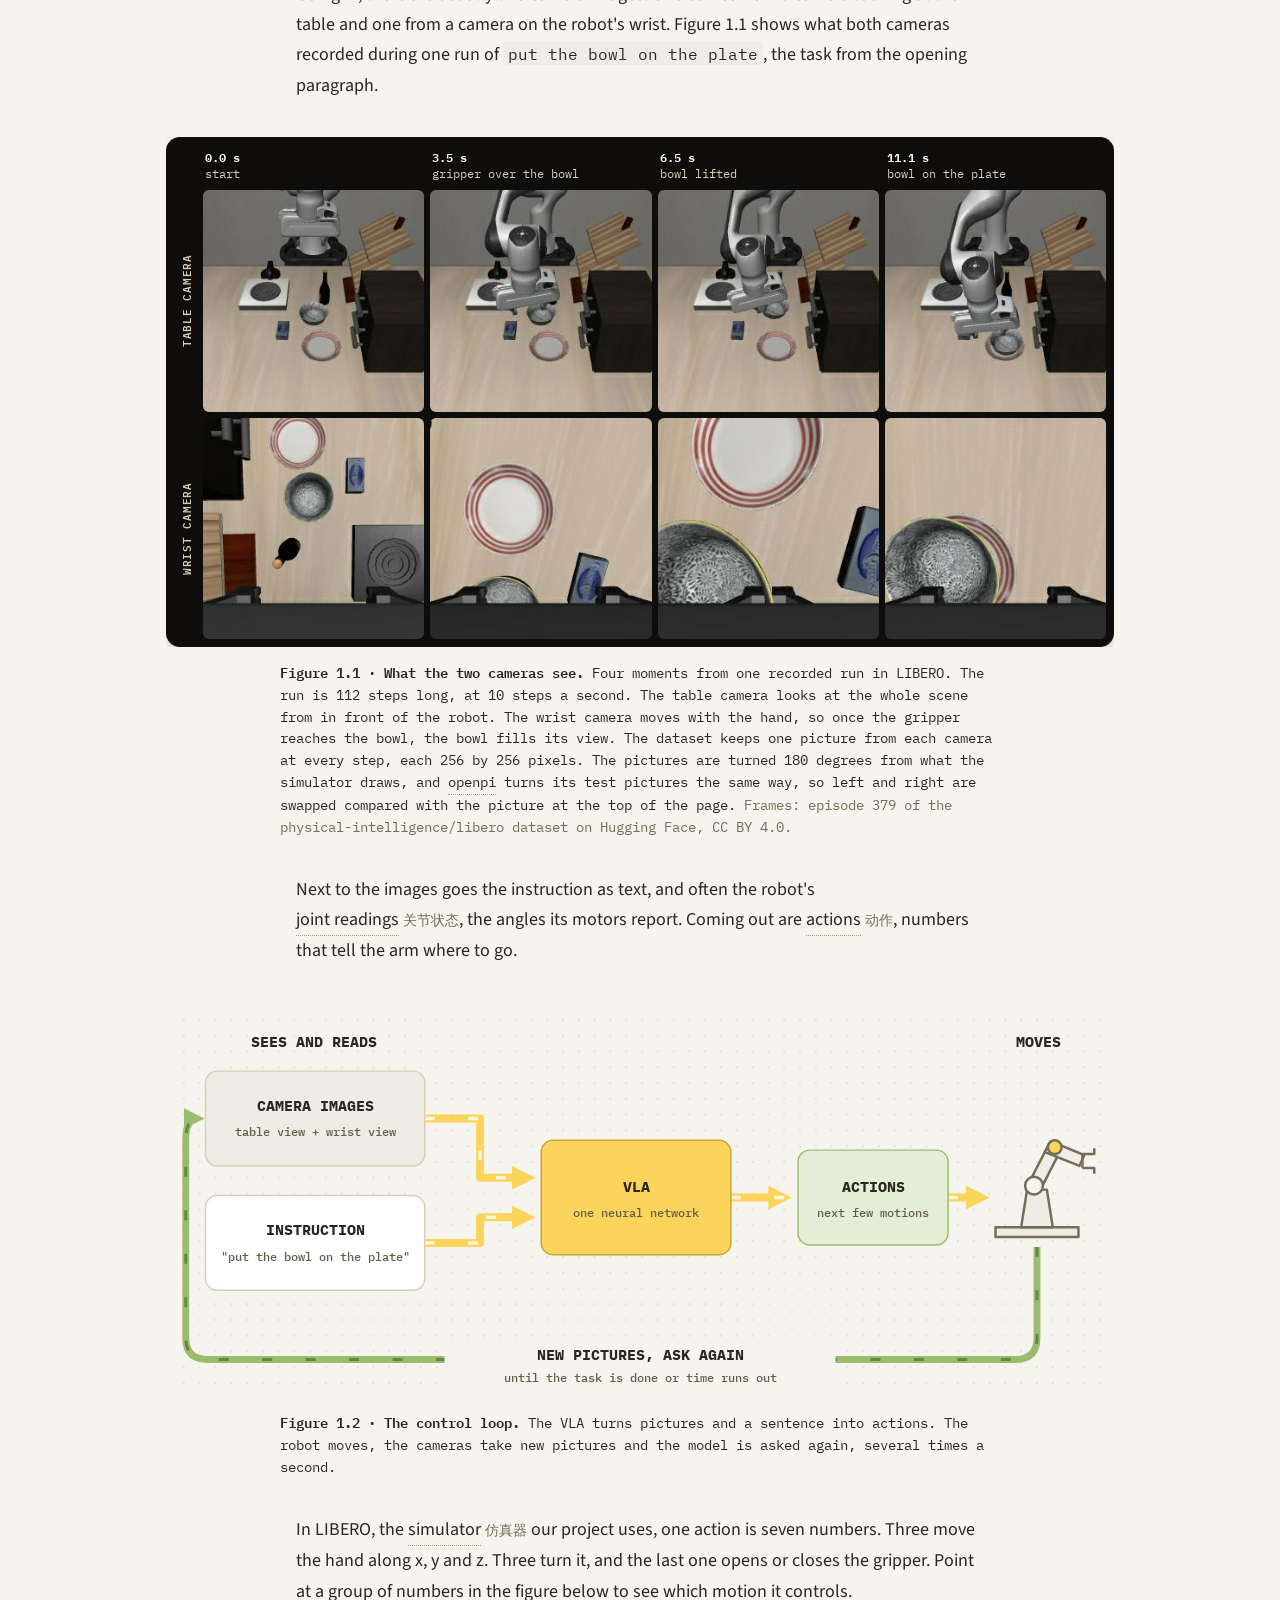
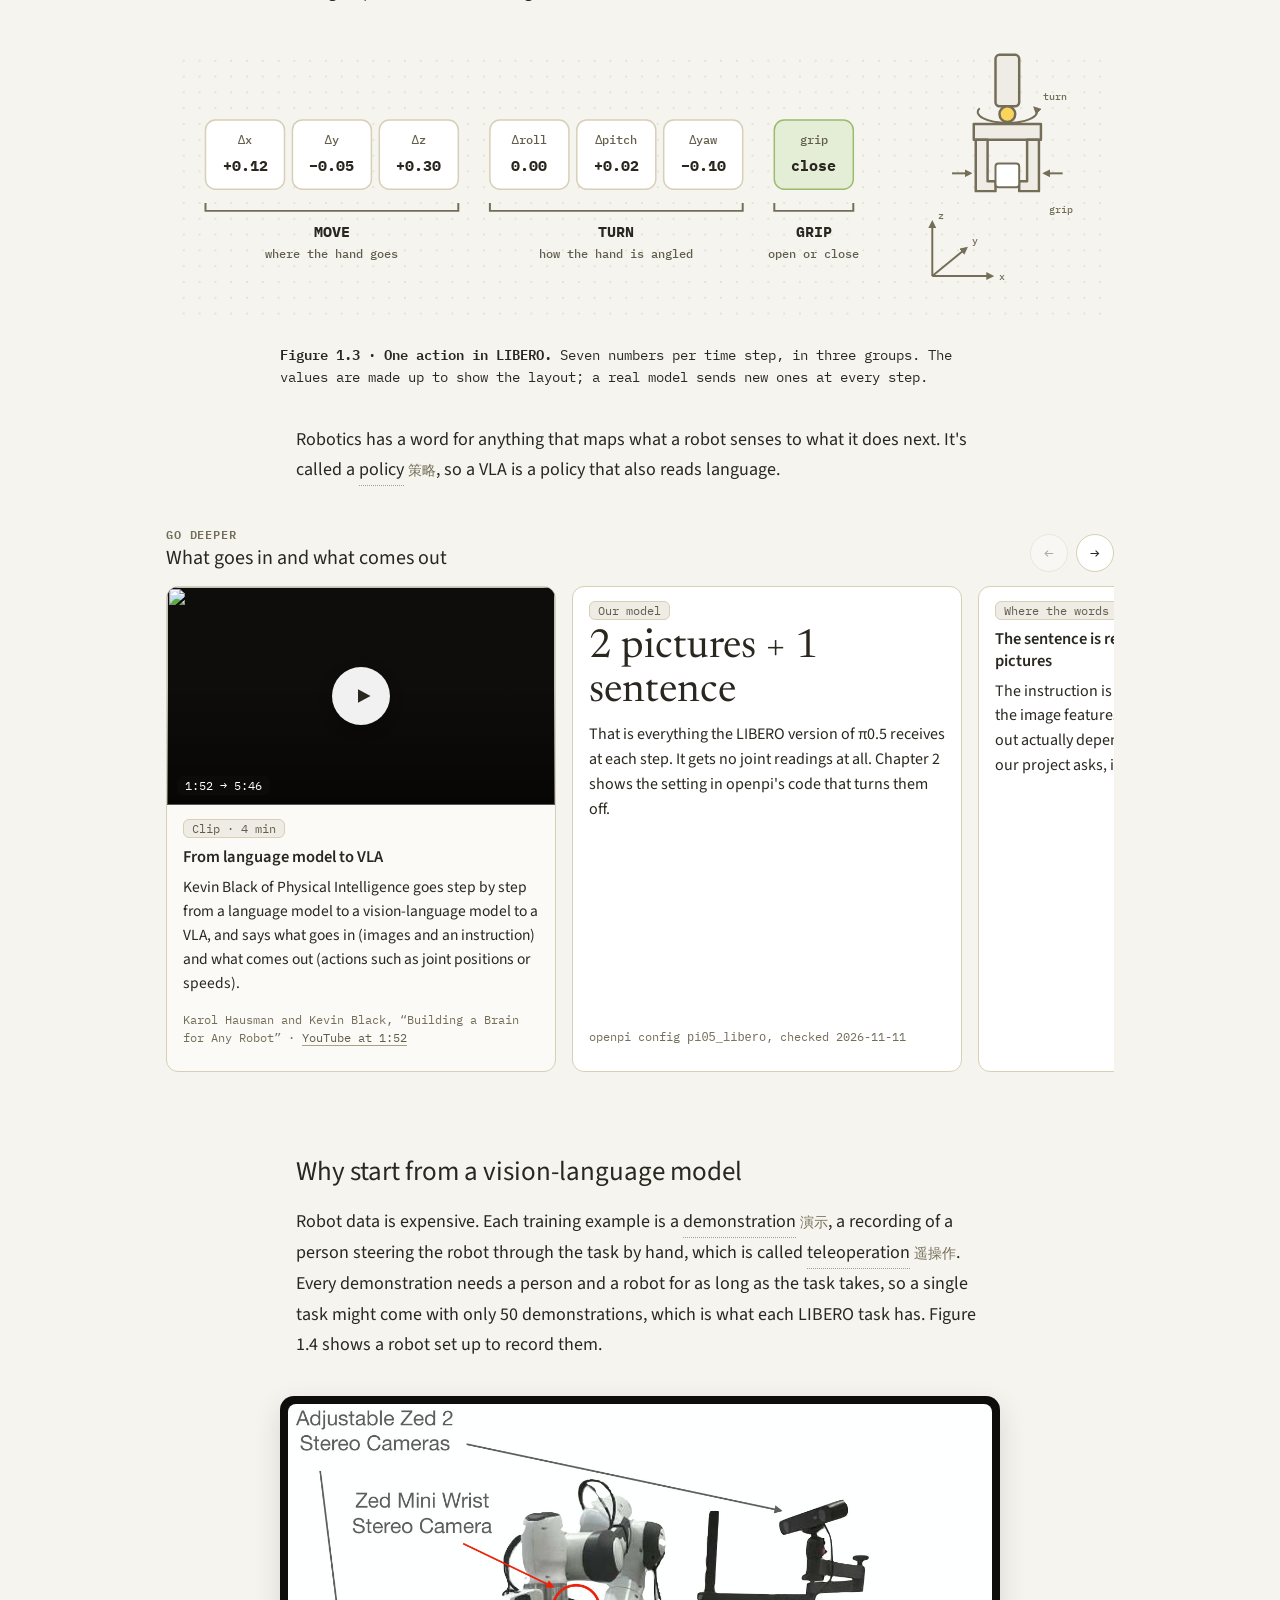
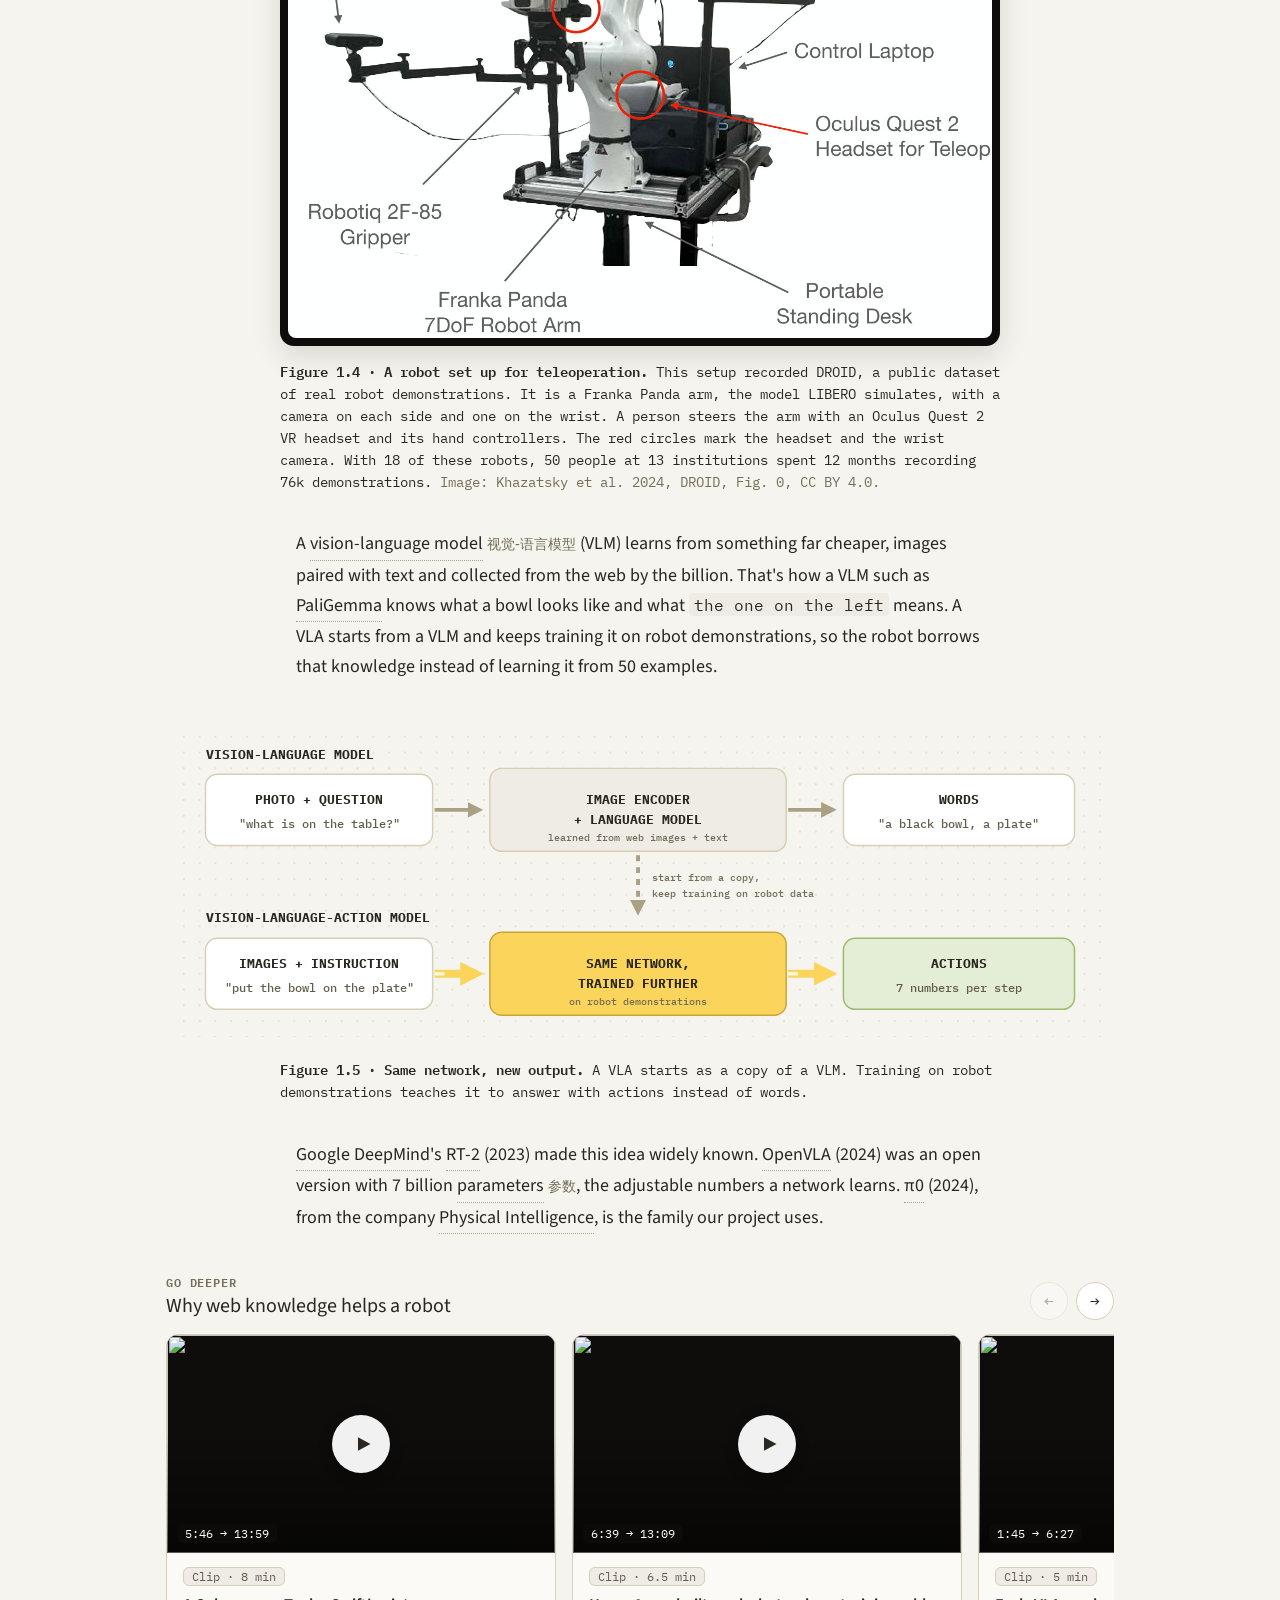
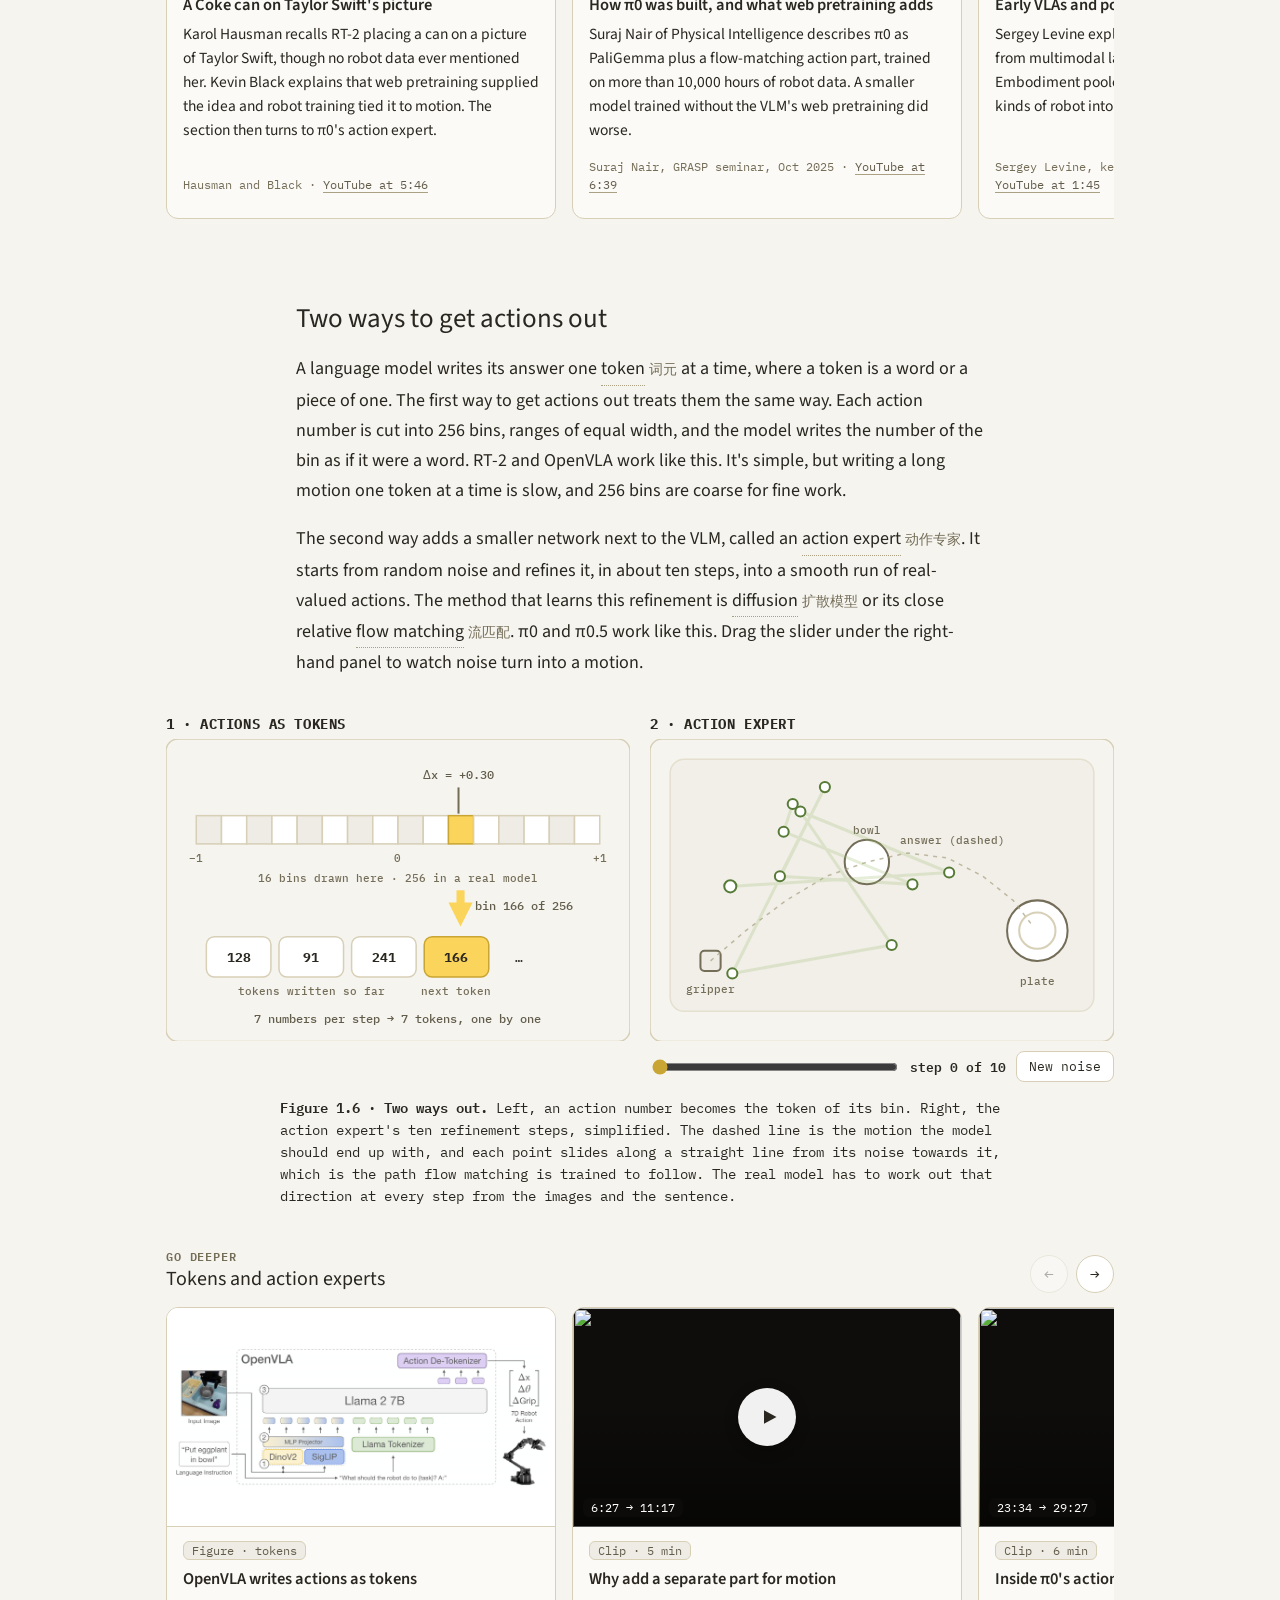
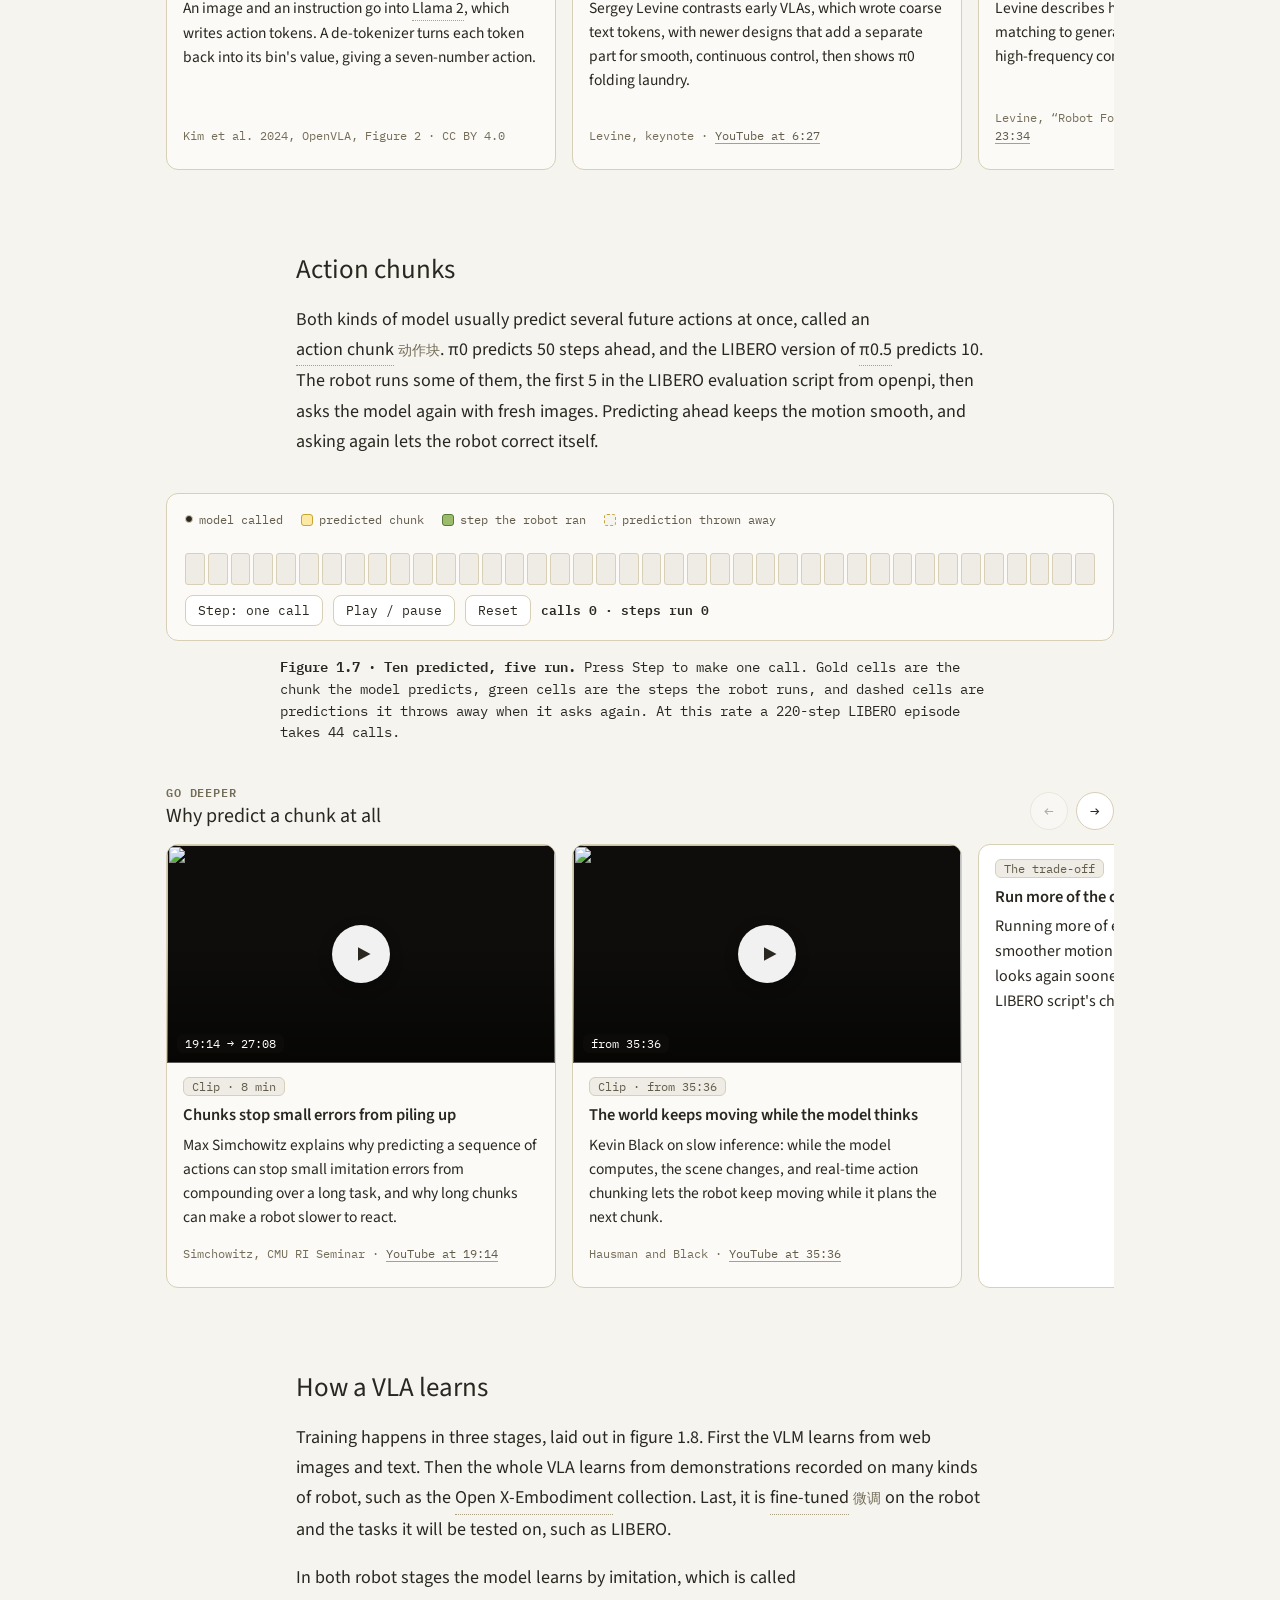
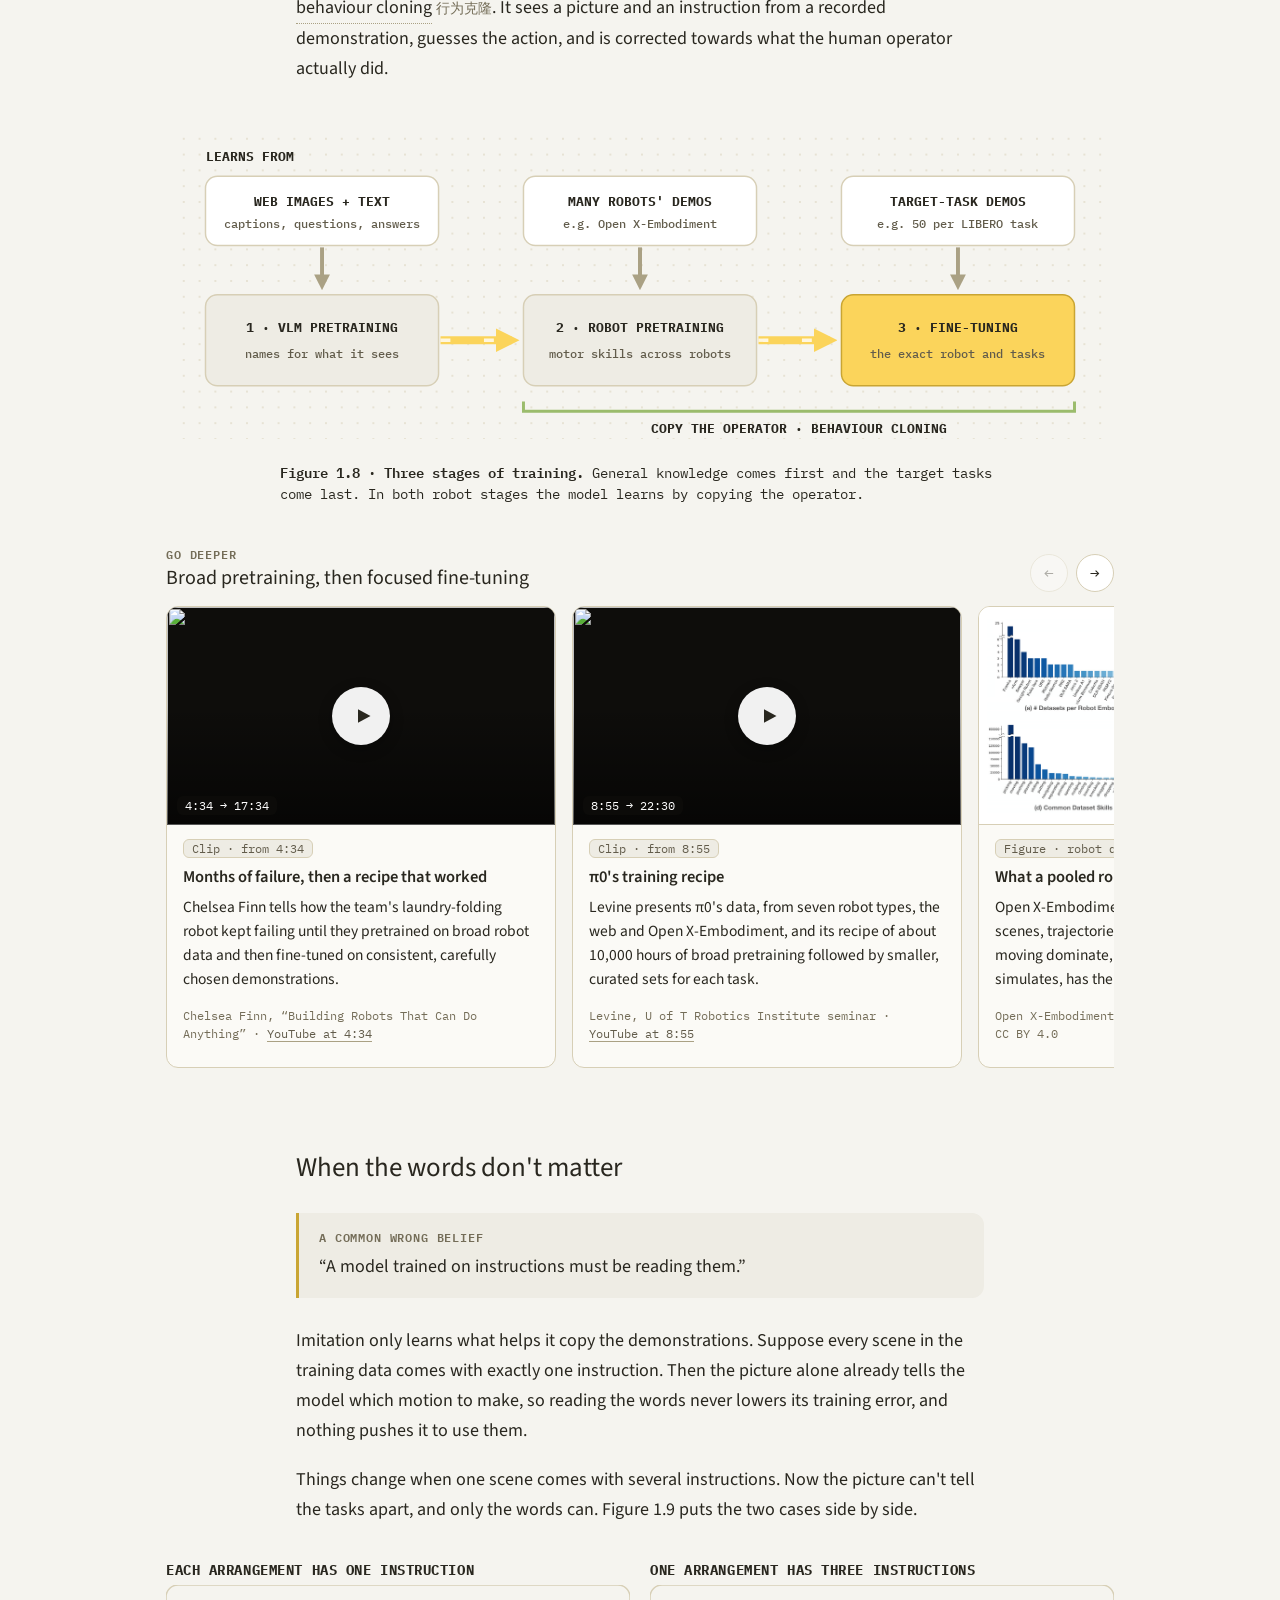
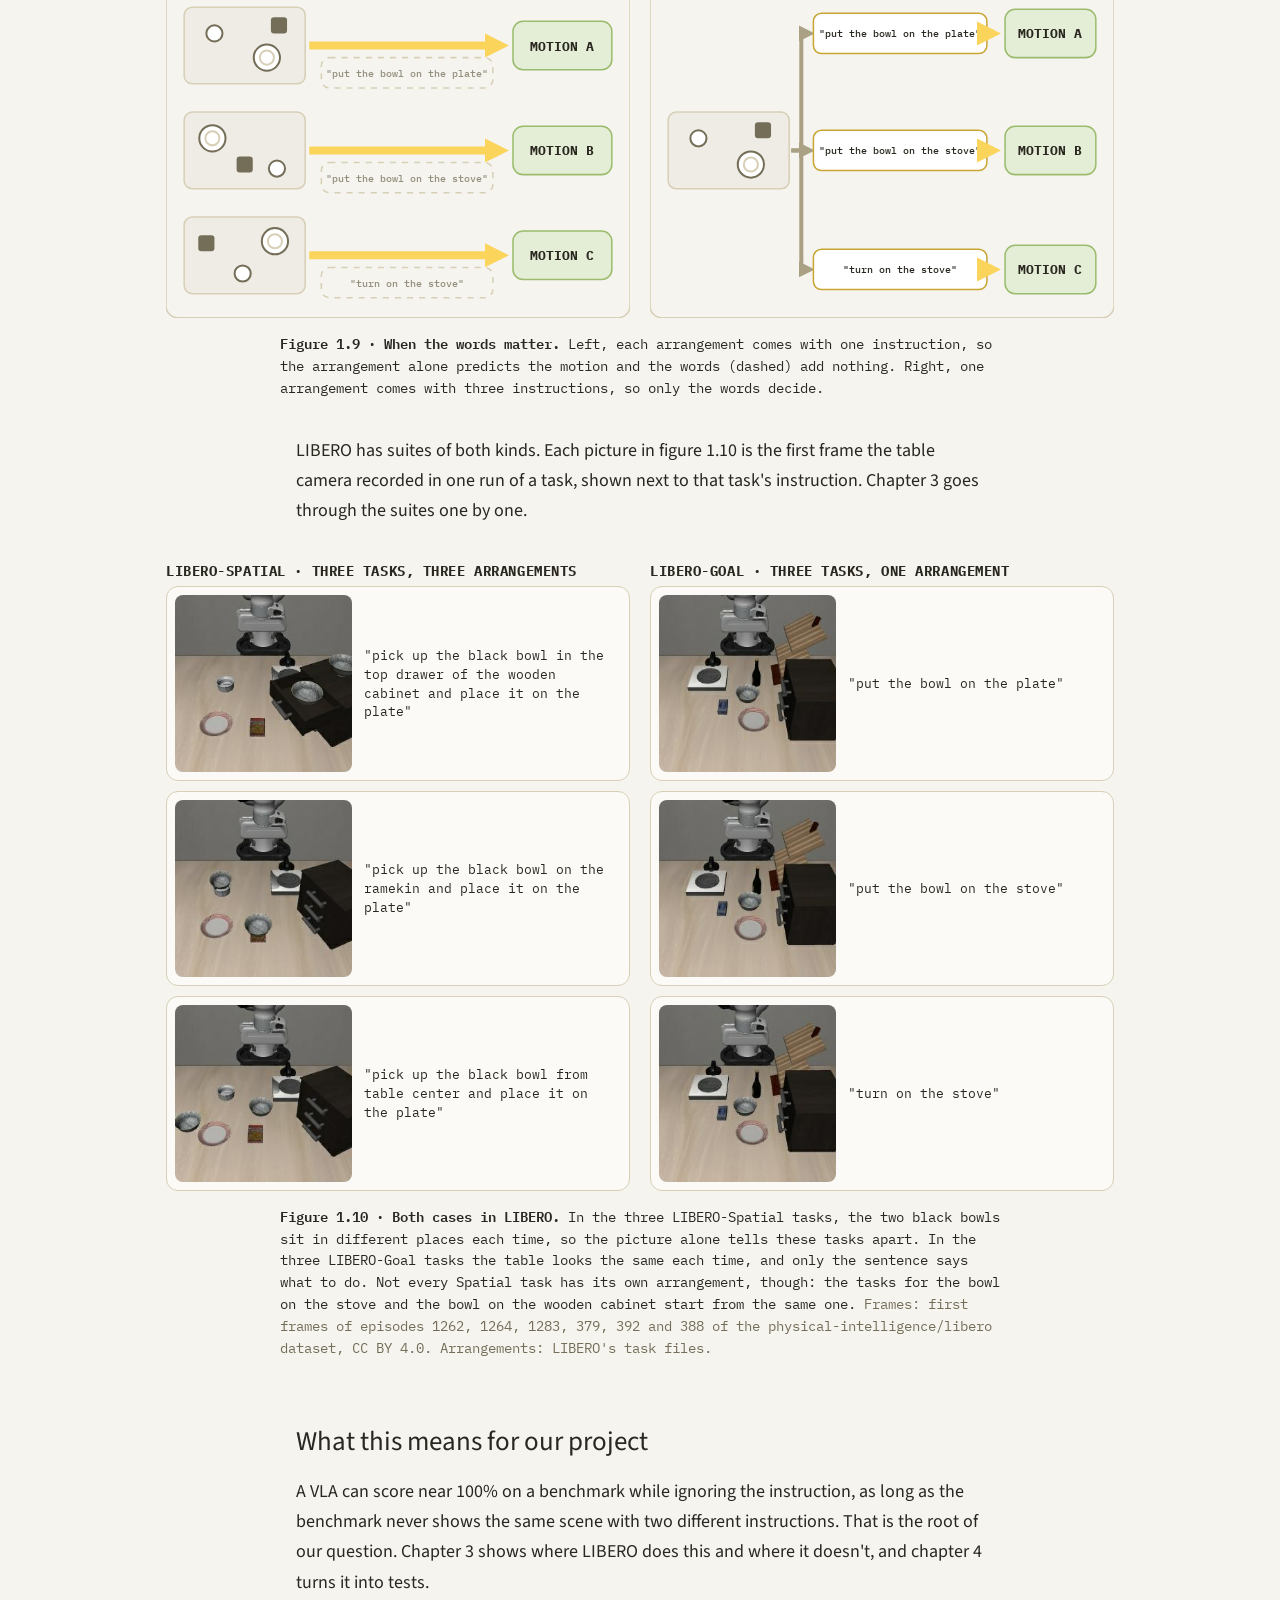
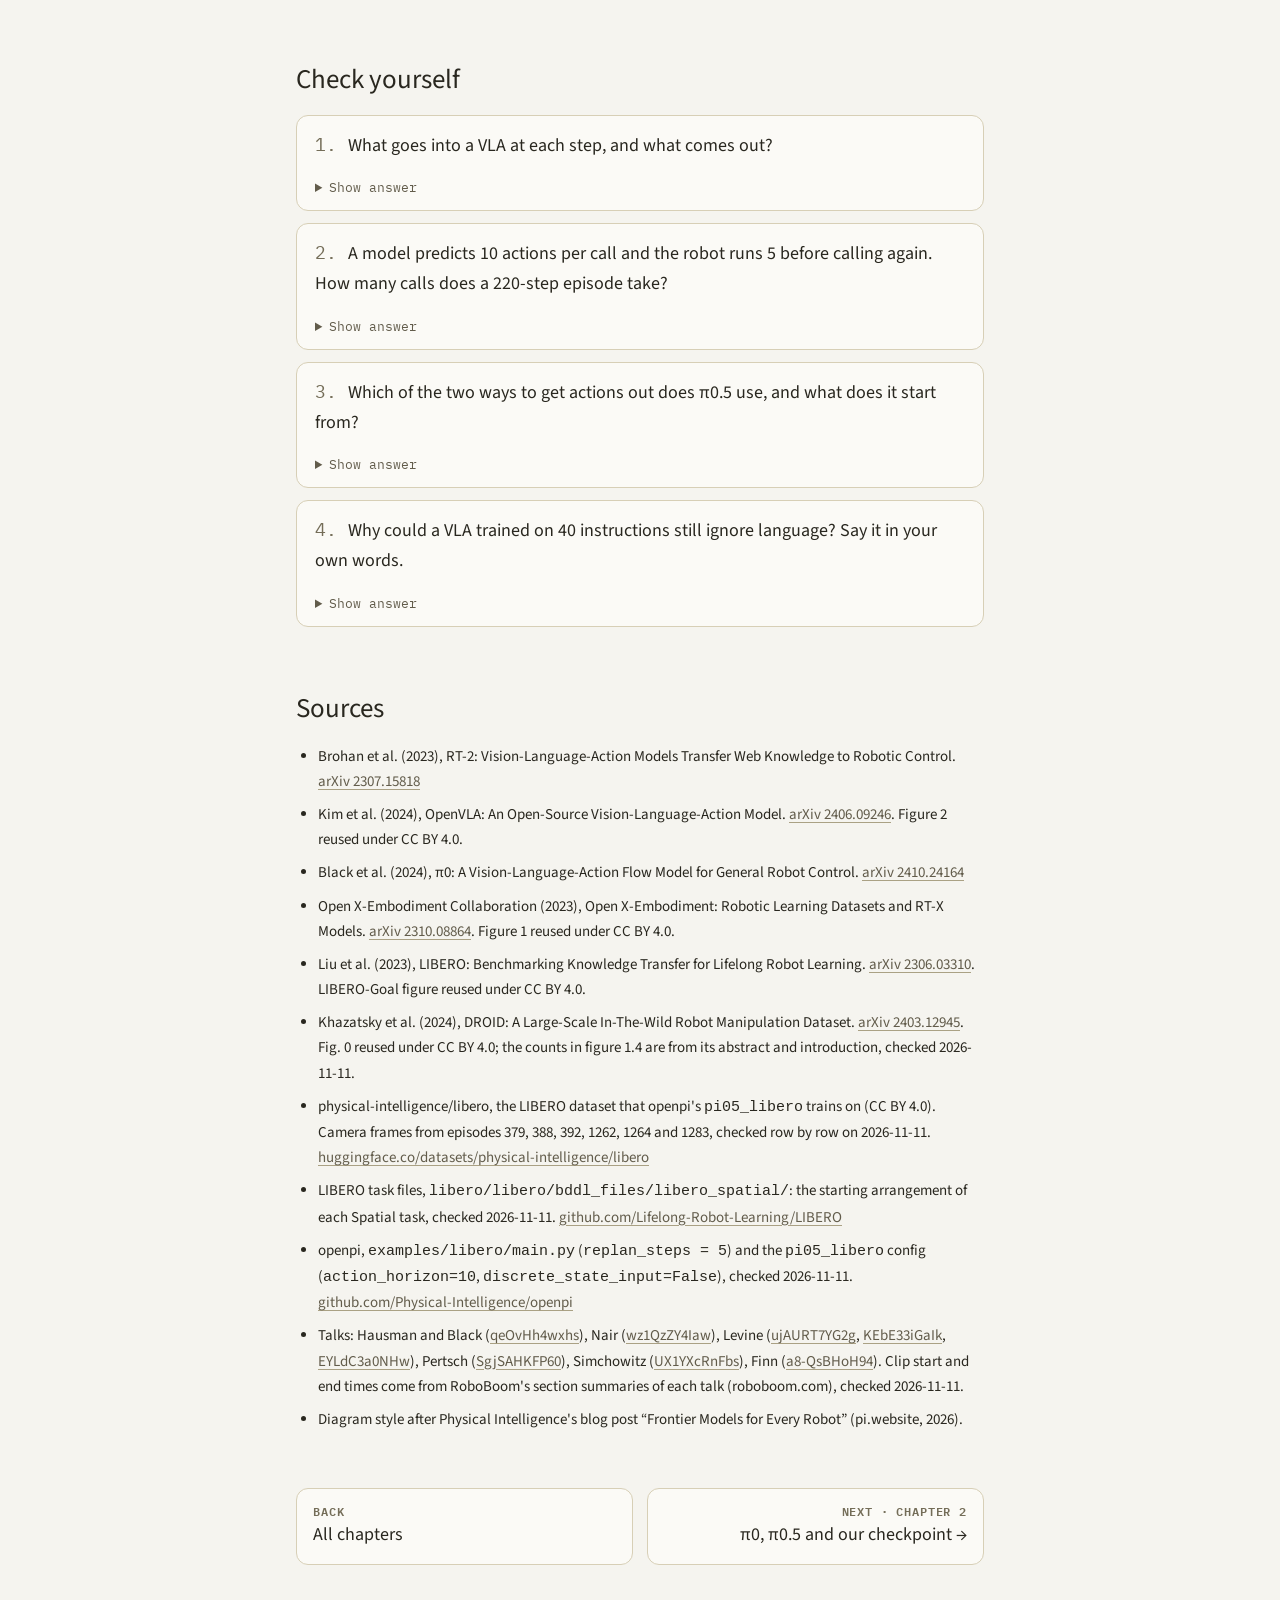
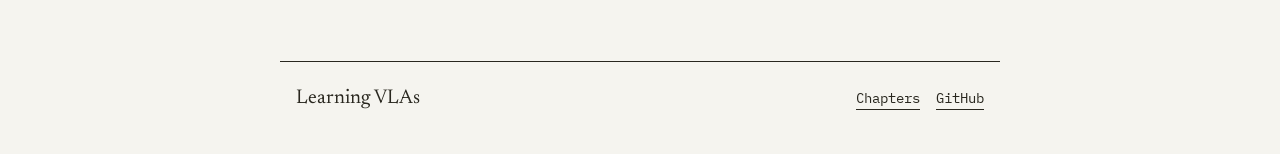
==== commit 7db4e1ad: "Chapter 2 as a web page, experiment 1's first answer, fact fixes - docs/learn/02-pi0-and-pi05.html: " ====
--- a/docs/learn/01-what-a-vla-is.html
+++ b/docs/learn/01-what-a-vla-is.html
@@ -771,7 +771,7 @@
 
 <nav class="chapter-nav" aria-label="Chapters">
   <a class="prev" href="../index.html"><div class="label">Back</div>All chapters</a>
-  <a class="next" href="https://github.com/blueif16/vla_final/blob/main/docs/learn/02-pi0-and-pi05.md"><div class="label">Next · chapter 2</div>π0, π0.5 and our checkpoint →</a>
+  <a class="next" href="02-pi0-and-pi05.html"><div class="label">Next · chapter 2</div>π0, π0.5 and our checkpoint →</a>
 </nav>
 
 <footer class="site-foot">
--- a/docs/assets/css/site.css
+++ b/docs/assets/css/site.css
@@ -228,3 +228,211 @@
   .fig svg.wide { min-width: 720px; }
   .fig .pan + figcaption::before { content: "Drag the figure sideways to see all of it. "; color: var(--ink-3); }
 }
+
+/* =====================================================================================================
+   Components added with chapter 2 (2026-11-11). Reusable; chapter 1 does not use them.
+   ===================================================================================================== */
+
+/* a frame for a diagram copied from a paper: white, thin border, no dark matte */
+.frame.paper { background: var(--white); border: 1px solid var(--line); box-shadow: none; padding: 14px; }
+.frame.paper img { border-radius: 4px; }
+
+/* ---------- one model call as request and response (.callcard) ---------- */
+.callcard { max-width: var(--wide); margin: 48px auto 36px; padding: 0 16px; }
+.cc { display: grid; grid-template-columns: minmax(0, 1fr) 64px minmax(0, 1.08fr); gap: 16px; background: var(--card); border: 1px solid var(--line); border-radius: 16px; padding: 18px; }
+.cc .label { margin-bottom: 10px; }
+.cc-pics { display: grid; grid-template-columns: 1fr 1fr; gap: 10px; }
+.cc-pics figure { margin: 0; }
+.cc-pics img { width: 100%; aspect-ratio: 1; border-radius: 8px; background: var(--frame); }
+.cc-pics figcaption { font: 11.5px/1.4 var(--mono); color: var(--ink-2); margin-top: 6px; }
+.cc-say { margin-top: 12px; background: var(--white); border: 1px solid var(--line); border-radius: 10px; padding: 10px 12px; font: 14px/1.4 var(--mono); }
+.cc-say small { display: block; font-size: 11.5px; color: var(--ink-3); margin-bottom: 2px; }
+.cc-none { margin-top: 10px; font: 11.5px/1.45 var(--mono); color: var(--ink-3); }
+.cc-mid { display: flex; flex-direction: column; align-items: center; justify-content: center; gap: 10px; }
+.cc-model { writing-mode: vertical-rl; transform: rotate(180deg); background: var(--gold); border: 1.5px solid var(--gold-edge); border-radius: 12px; padding: 14px 8px; font: 700 13px var(--mono); letter-spacing: .06em; text-align: center; }
+.cc-arrow { width: 28px; height: 28px; }
+.cc-out svg { width: 100%; height: auto; display: block; }
+@media (max-width: 760px) {
+  .cc { grid-template-columns: minmax(0, 1fr); }
+  .cc-mid { flex-direction: row; }
+  .cc-model { writing-mode: horizontal-tb; transform: none; padding: 6px 14px; }
+  .cc-arrow { transform: rotate(90deg); }
+}
+
+/* ---------- action-chunk heat map (drawn by site.js into an svg) ---------- */
+.chunk-svg text { font-family: var(--mono); }
+.chunk-svg .ck-head { font-size: 13px; font-weight: 600; fill: var(--ink-2); }
+.chunk-svg .ck-row { font-size: 12px; fill: var(--ink-3); }
+.chunk-svg .ck-val { font-size: 13px; font-weight: 600; }
+.chunk-svg .ck-cell { stroke: var(--bg); stroke-width: 2; }
+.chunk-svg .ck-drop .ck-cell, .chunk-svg .ck-drop .ck-val { opacity: .38; }
+.chunk-svg .ck-run { stroke: var(--green-dark); stroke-width: 3; fill: none; }
+.chunk-svg .ck-out { stroke: var(--tan); stroke-width: 2; stroke-dasharray: 5 5; fill: none; }
+.chunk-svg .ck-tag { font-size: 12px; font-weight: 700; letter-spacing: .05em; fill: var(--ink); }
+.chunk-svg .ck-tag2 { font-size: 11px; fill: var(--ink-3); }
+.chunk-key { display: flex; align-items: center; gap: 8px; font: 11.5px var(--mono); color: var(--ink-2); margin-top: 8px; flex-wrap: wrap; }
+.chunk-key i { display: inline-block; width: 120px; height: 10px; border-radius: 3px; background: linear-gradient(90deg, #3F6FA8, #EEECE4, #577B37); }
+
+/* ---------- scroll-driven figure: a sticky stage that follows the steps (.scrolly) ---------- */
+.scrolly { max-width: var(--wide); margin: 24px auto 8px; padding: 0 16px; display: grid; grid-template-columns: minmax(0, .78fr) minmax(0, 1.22fr); gap: 36px; }
+.scrolly .stage-wrap { grid-column: 2; grid-row: 1; align-self: start; position: sticky; top: max(16px, calc(50vh - 330px)); }
+.scrolly .steps { grid-column: 1; grid-row: 1; padding: 22vh 0 34vh; }
+.scrolly .step { min-height: 72vh; display: flex; align-items: flex-start; }
+.scrolly .step:last-child { min-height: 40vh; }
+.scrolly .step > div { background: var(--card); border: 1px solid var(--line); border-radius: 12px; padding: 16px 18px; font-size: 17px; line-height: 1.6; opacity: .5; transition: opacity .3s, border-color .3s; }
+.scrolly .step.is-on > div { opacity: 1; border-color: var(--gold-edge); }
+.scrolly .step p { margin: 0 0 10px; }
+.scrolly .step p:last-child { margin-bottom: 0; }
+.scrolly .step .label { margin-bottom: 6px; }
+.stage { background: var(--bg); border: 1px solid var(--line); border-radius: 16px; overflow: hidden; }
+.stage svg { display: block; width: 100%; height: auto; }
+.minimap { display: flex; gap: 6px; flex-wrap: wrap; padding: 10px 12px; border-bottom: 1px solid var(--line); background: var(--card); }
+.minimap span { font: 600 10.5px/1.2 var(--mono); letter-spacing: .06em; text-transform: uppercase; padding: 4px 8px; border-radius: 999px; border: 1px solid var(--line); color: var(--ink-3); background: var(--white); transition: background .3s, border-color .3s, color .3s; }
+.minimap span.on { background: var(--gold); border-color: var(--gold-edge); color: var(--ink); }
+.minimap span.on.g { background: var(--green-soft); border-color: var(--green); }
+.stage .scene { opacity: 0; transition: opacity .45s ease; pointer-events: none; }
+.stage .scene.on { opacity: 1; pointer-events: auto; }
+.stage-ctrl { display: flex; align-items: center; gap: 10px; padding: 8px 12px 10px; border-top: 1px solid var(--line); font: 12px var(--mono); color: var(--ink-2); }
+.stage-ctrl input[type=range] { flex: 1; accent-color: var(--gold-edge); }
+.stage-ctrl[hidden] { display: none; }
+.scrolly-cap { max-width: var(--col); margin: 0 auto 36px; padding: 0 16px; font: 13.5px/1.62 var(--mono); }
+.scrolly-cap b { font-weight: 600; }
+@media (max-width: 900px) {
+  .scrolly { display: block; }
+  .scrolly .stage-wrap { position: sticky; top: 0; z-index: 5; background: var(--bg); padding: 0 0 6px; margin: 0 -16px; }
+  .scrolly .stage { border-radius: 0; border-left: 0; border-right: 0; }
+  .stage svg { max-height: 46vh; width: auto; max-width: 100%; margin: 0 auto; }
+  .scrolly .steps { padding: 8vh 0 26vh; position: relative; z-index: 1; }
+  .scrolly .step { min-height: 64vh; }
+  .scrolly .step > div { font-size: 16px; }
+  /* the stage shrinks to about 0.6 of its drawn size on a phone, so its labels are drawn larger there */
+  .stage .dg .tiny { font-size: 13px; }
+  .stage .dg .sub { font-size: 14px; }
+  .stage .dg .lbl-s { font-size: 15px; }
+  .stage .dg .lbl { font-size: 17px; }
+  .stage .dg .q18 { font-size: 21px; }
+  .stage .dg .q15 { font-size: 16.5px; }
+}
+@media (prefers-reduced-motion: reduce) {
+  .stage .scene, .minimap span, .scrolly .step > div { transition: none; }
+}
+
+/* ---------- a figure with a few settings to switch between (.modes) ---------- */
+.seg { display: inline-flex; flex-wrap: wrap; gap: 0; border: 1px solid var(--line); border-radius: 10px; overflow: hidden; background: var(--white); margin-bottom: 12px; }
+.seg button { font: 12.5px var(--mono); border: 0; border-right: 1px solid var(--line); background: var(--white); color: var(--ink-2); padding: 8px 12px; cursor: pointer; }
+.seg button:last-child { border-right: 0; }
+.seg button[aria-pressed="true"] { background: var(--gold); color: var(--ink); font-weight: 600; }
+.mode-note { background: var(--card); border: 1px solid var(--line); border-radius: 12px; padding: 12px 16px; margin: 12px auto 0; font-size: 16px; line-height: 1.6; max-width: var(--col); }
+.mode-note .label { margin-bottom: 4px; }
+.dg .grad { stroke: #B5652D; stroke-width: 4; fill: none; stroke-dasharray: 9 7; animation: dg-back 1.1s linear infinite; }
+@keyframes dg-back { to { stroke-dashoffset: 32; } }
+.dg .wall { fill: #B5652D; }
+@media (prefers-reduced-motion: reduce) { .dg .grad { animation: none; } }
+
+/* ---------- code with linked annotations (.annot) ---------- */
+.annot { display: grid; grid-template-columns: minmax(0, 1.25fr) minmax(0, 1fr); gap: 18px; align-items: start; }
+.code { background: var(--frame); color: #E9E5D8; border-radius: 14px; padding: 14px 0; font: 12.5px/1.75 var(--mono); overflow-x: auto; margin: 0; }
+.code .ln { display: grid; grid-template-columns: 54px minmax(0, 1fr); padding: 0 16px 0 0; }
+.code .ln::before { content: attr(data-n); padding-right: 12px; text-align: right; color: #6F6A5A; }
+.code .lc { white-space: pre-wrap; overflow-wrap: anywhere; }   /* long lines wrap instead of hiding past the edge */
+.code .dim { color: #8C866F; }
+.code .k { color: #E9E5D8; border-radius: 4px; border-bottom: 1.5px dotted var(--gold-edge); cursor: pointer; padding: 1px 2px; }
+.code .k:hover, .code .k:focus-visible, .code .k.hot { background: rgba(251, 212, 91, .28); color: #fff; outline: none; }
+.code-path { font: 12px var(--mono); color: var(--ink-3); margin: 0 0 6px; }
+.annot-out { margin-top: 10px; background: var(--white); border: 1px solid var(--line); border-left: 3px solid var(--gold-edge); border-radius: 0 10px 10px 0; padding: 10px 14px; font-size: 15.5px; line-height: 1.55; min-height: 4.5em; }
+.annot-out code { font-size: .88em; }
+.spec { background: var(--card); border: 1px solid var(--line); border-radius: 14px; padding: 6px 12px; }
+.spec .label { margin: 10px 0 4px; }
+.spec .row { display: grid; grid-template-columns: 92px 1fr; gap: 10px; align-items: center; padding: 8px; border: 1.5px solid transparent; border-radius: 10px; transition: opacity .2s, border-color .2s, background .2s; font-size: 14.5px; line-height: 1.4; }
+.spec .row > :first-child { font: 600 10.5px/1.3 var(--mono); letter-spacing: .05em; text-transform: uppercase; color: var(--ink-3); }
+.spec .thumbs { display: flex; gap: 6px; flex-wrap: wrap; }
+.spec .thumbs img { width: 52px; height: 52px; border-radius: 6px; }
+.spec .thumbs figure { margin: 0; text-align: center; font: 10px var(--mono); color: var(--ink-3); }
+.spec .ghostbox { border: 1.5px dashed var(--line); border-radius: 8px; padding: 4px 8px; color: var(--ink-3); font: 12px var(--mono); }
+.spec .nums { font: 12px/1.5 var(--mono); }
+.spec .nums s { color: var(--ink-3); }
+.spec .no { display: inline-block; font: 600 11px var(--mono); color: #fff; background: #B5652D; border-radius: 5px; padding: 0 6px; margin-left: 4px; }
+.focus .spec .row:not(.hot) { opacity: .4; }
+.spec .row.hot { border-color: var(--gold-edge); background: var(--gold-soft); }
+@media (max-width: 860px) { .annot { grid-template-columns: minmax(0, 1fr); } }
+
+/* ---------- a timeline that runs across on wide screens and down on phones (.timeline) ---------- */
+.timeline { list-style: none; max-width: var(--wide); margin: 32px auto 10px; padding: 0 16px; display: grid; grid-template-columns: repeat(var(--n, 8), minmax(0, 1fr)); }
+.timeline li { position: relative; padding: 30px 12px 0 0; }
+.timeline li::before { content: ""; position: absolute; left: 0; right: 0; top: 9px; height: 2px; background: var(--line); }
+.timeline .dot { position: absolute; left: 0; top: 3px; width: 14px; height: 14px; border-radius: 50%; border: 2px solid var(--ink-3); background: var(--bg); }
+.timeline li.open .dot { background: var(--gold); border-color: var(--gold-edge); }
+.timeline li.ours .dot { width: 20px; height: 20px; top: 0; box-shadow: 0 0 0 5px rgba(251, 212, 91, .35); }
+.timeline time { display: block; font: 600 11.5px var(--mono); color: var(--ink-3); }
+.timeline b { display: block; font: 400 21px/1.15 var(--serif); margin: 3px 0 5px; }
+.timeline p { margin: 0; font-size: 13.5px; line-height: 1.45; color: var(--ink-2); }
+.timeline .tag { margin-top: 6px; display: inline-block; font-size: 10.5px; padding: 0 6px; }
+.timeline-key { max-width: var(--wide); margin: 0 auto; padding: 0 16px; font: 12px var(--mono); color: var(--ink-2); display: flex; gap: 18px; flex-wrap: wrap; }
+.timeline-key i { display: inline-block; width: 11px; height: 11px; border-radius: 50%; border: 2px solid var(--ink-3); vertical-align: -1px; margin-right: 6px; }
+.timeline-key i.g { background: var(--gold); border-color: var(--gold-edge); }
+@media (max-width: 860px) {
+  .timeline { grid-template-columns: 1fr; }
+  .timeline li { padding: 0 0 18px 30px; }
+  .timeline li::before { left: 6px; right: auto; top: 0; bottom: 0; width: 2px; height: auto; }
+  .timeline .dot { top: 2px; }
+  .timeline li.ours .dot { left: -3px; }
+}
+
+/* ---------- a to-scale share bar (.sharebar) ---------- */
+.sharebar { display: flex; height: 46px; border-radius: 10px; overflow: hidden; border: 1px solid var(--line); background: var(--box); }
+.sharebar > span { display: block; height: 100%; }
+.sharebar .s-a { background: var(--green); border-right: 2px solid var(--bg); }
+.sharebar .s-b { background: var(--box); }
+.share-labels { display: flex; justify-content: space-between; gap: 16px; margin-top: 8px; font: 12.5px/1.5 var(--mono); }
+.share-labels div:last-child { text-align: right; }
+.share-labels b { font-weight: 700; }
+
+/* ---------- bars against one scale, with direct labels (.ruler) ---------- */
+.ruler { background: var(--card); border: 1px solid var(--line); border-radius: 14px; padding: 16px 18px 12px; }
+.ruler .r-row { display: grid; grid-template-columns: 190px 1fr; gap: 14px; align-items: center; margin-bottom: 14px; }
+.ruler .r-name { font-size: 15px; line-height: 1.3; }
+.ruler .r-name small { display: block; font: 11.5px var(--mono); color: var(--ink-3); }
+.ruler .r-track { position: relative; height: 26px; background: repeating-linear-gradient(90deg, transparent 0 calc(25% - 1px), var(--line) calc(25% - 1px) 25%); border-left: 1px solid var(--ink-3); }
+.ruler .r-bar { position: absolute; left: 0; top: 4px; bottom: 4px; background: var(--gold); border: 1.5px solid var(--gold-edge); border-left: 0; border-radius: 0 4px 4px 0; }
+.ruler .r-val { position: absolute; top: 3px; font: 700 13px var(--mono); white-space: nowrap; padding-left: 8px; }
+.ruler .r-axis { display: grid; grid-template-columns: 190px 1fr; gap: 14px; font: 11px var(--mono); color: var(--ink-3); }
+.ruler .r-axis div:last-child { display: flex; justify-content: space-between; }
+@media (max-width: 600px) { .ruler .r-row, .ruler .r-axis { grid-template-columns: 1fr; gap: 4px; } .ruler .r-axis div:first-child { display: none; } }
+
+/* ---------- one clip inside the text, instead of a rail (.clip-aside) ---------- */
+.clip-aside { display: grid; grid-template-columns: minmax(0, 44%) 1fr; gap: 16px; align-items: start; background: var(--card); border: 1px solid var(--line); border-radius: 12px; padding: 10px; margin: 26px 0; }
+.clip-aside .media { aspect-ratio: 16 / 9; background: var(--frame); position: relative; overflow: hidden; border-radius: 8px; }
+.clip-aside .media > img { width: 100%; height: 100%; object-fit: cover; }
+.clip-aside .media iframe { position: absolute; inset: 0; width: 100%; height: 100%; border: 0; }
+.clip-aside .body { font-size: 15.5px; line-height: 1.55; padding: 2px 6px 4px 0; }
+.clip-aside .body p { margin: 6px 0 0; }
+.clip-aside .src { font: 12px/1.5 var(--mono); color: var(--ink-3); margin-top: 8px; }
+@media (max-width: 600px) { .clip-aside { grid-template-columns: 1fr; } }
+
+/* tokens in one row (chapter 2, figure 2.3): picture tokens in two tans, word tokens white with a dark edge */
+.dg .tok-a { fill: #E3DBC4; }
+.dg .tok-b { fill: #CDBF9C; }
+.dg .tok-w { fill: #fff; stroke: var(--ink); stroke-width: 2; }
+.dg .pgrid { stroke: #fff; stroke-width: 1; opacity: .6; fill: none; }
+.dg .pick { fill: none; stroke: var(--gold); stroke-width: 3; }
+.dg .lyr { fill: var(--gold-soft); stroke: var(--gold-edge); stroke-width: 1.2; }
+.dg .lyr-x { fill: var(--green-soft); stroke: var(--green); stroke-width: 1.2; }
+.dg .rd { stroke: var(--tan); stroke-width: 1.6; fill: none; }
+.dg .big { font-family: var(--serif); font-size: 30px; font-weight: 400; }
+.dg .q18 { font-size: 18px; font-weight: 500; }
+.dg .q15 { font-size: 15px; font-weight: 500; }
+.dg .tk { font-size: 12px; font-weight: 700; }
+.dg .tkid { font-size: 9.5px; fill: var(--ink-3); }
+.stage .chunk-svg .ck-val { font-size: 14px; }
+.dg .rust { fill: #B5652D; }
+.chunk-svg.ck-small .ck-val { font-size: 14px; }
+@media (max-width: 760px) { [data-widget=modes] .pan ~ figcaption::before { content: "Drag the figure sideways to see all of it. "; color: var(--ink-3); } }
+
+/* ---------- a recorded run, call by call (.cc with data-widget=episode) ---------- */
+.ep-bar { grid-column: 1 / -1; display: grid; grid-template-columns: auto minmax(0, 1fr); gap: 6px 18px; align-items: center; border-top: 1px solid var(--line); padding-top: 14px; }
+.ep-ctrl { display: flex; gap: 8px; align-items: center; flex-wrap: wrap; }
+.ep-label { font: 600 12.5px var(--mono); color: var(--ink); min-width: 25ch; }
+.ep-strip-wrap .label { margin-bottom: 2px; }
+.ep-strip { width: 100%; height: auto; display: block; }
+.ep-strip .ep-tick { font: 11px var(--mono); fill: var(--ink-3); }
+@media (max-width: 760px) { .ep-bar { grid-template-columns: minmax(0, 1fr); } }
